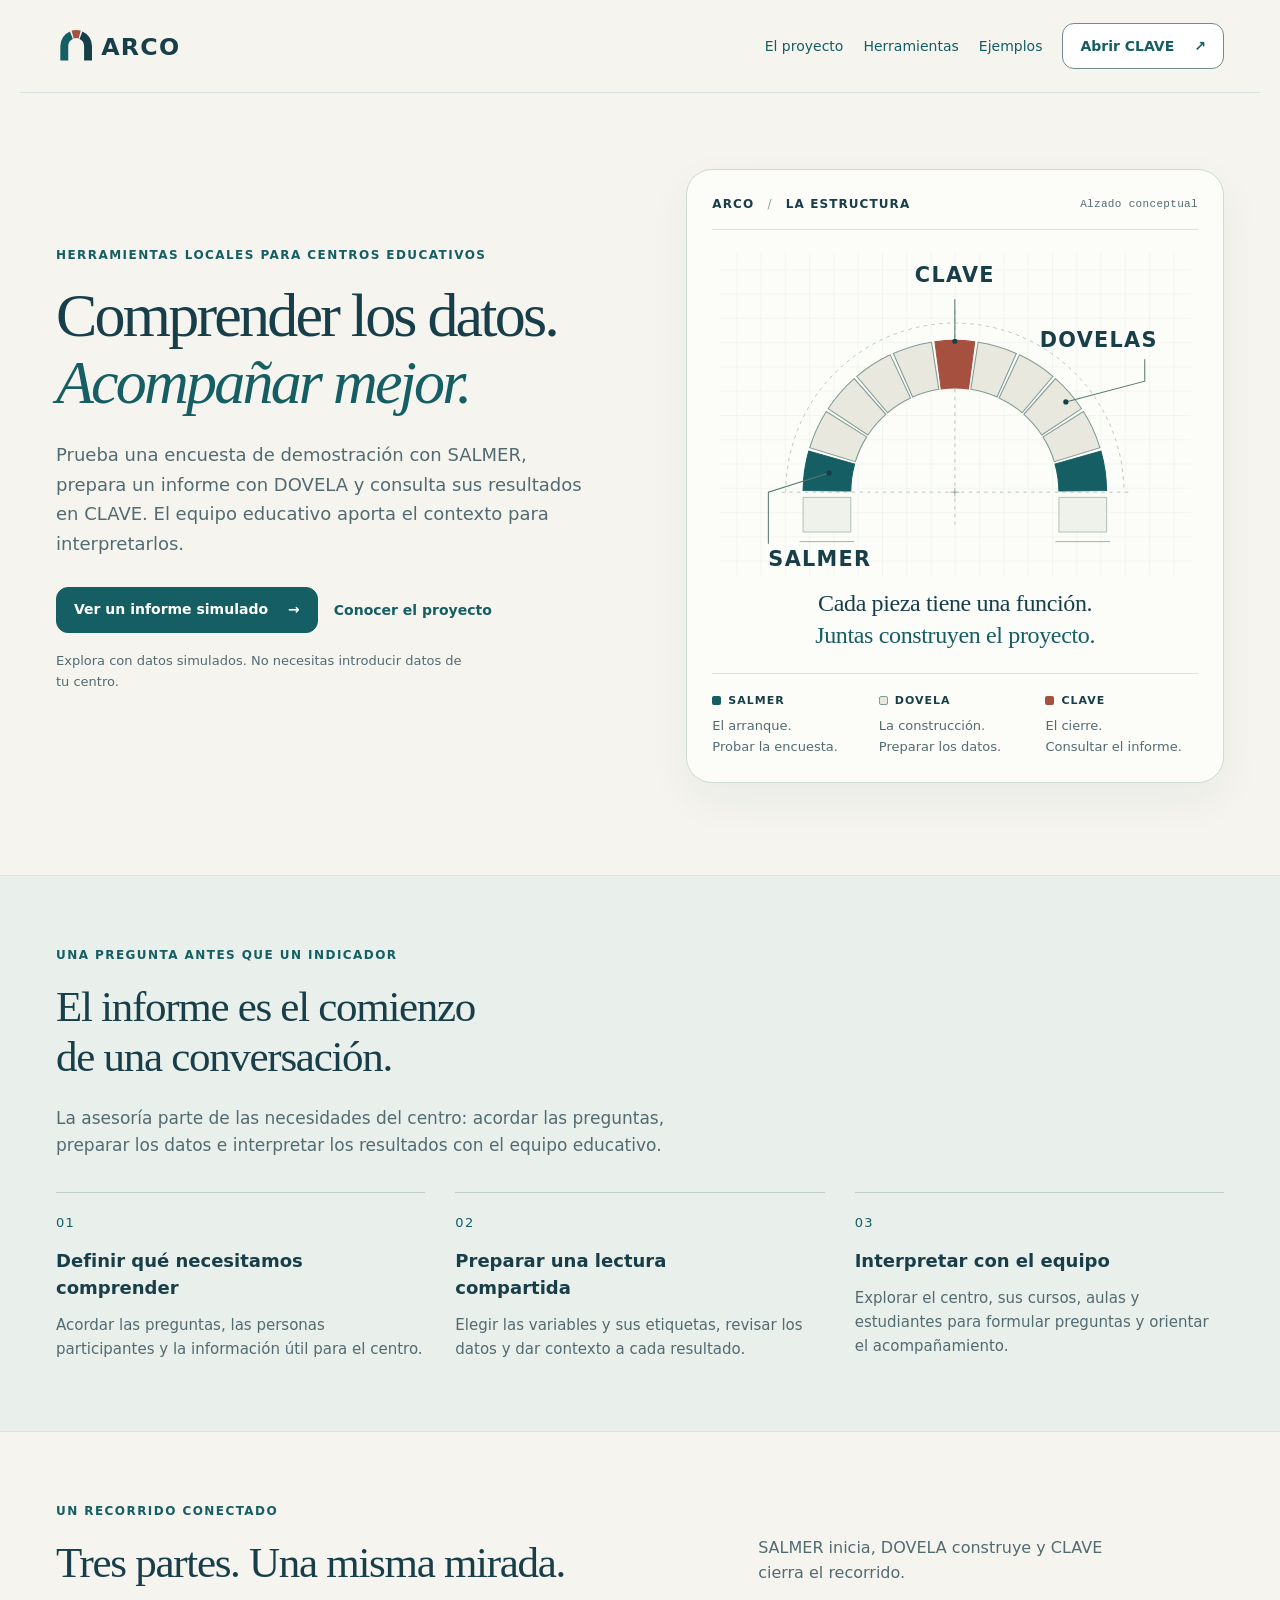
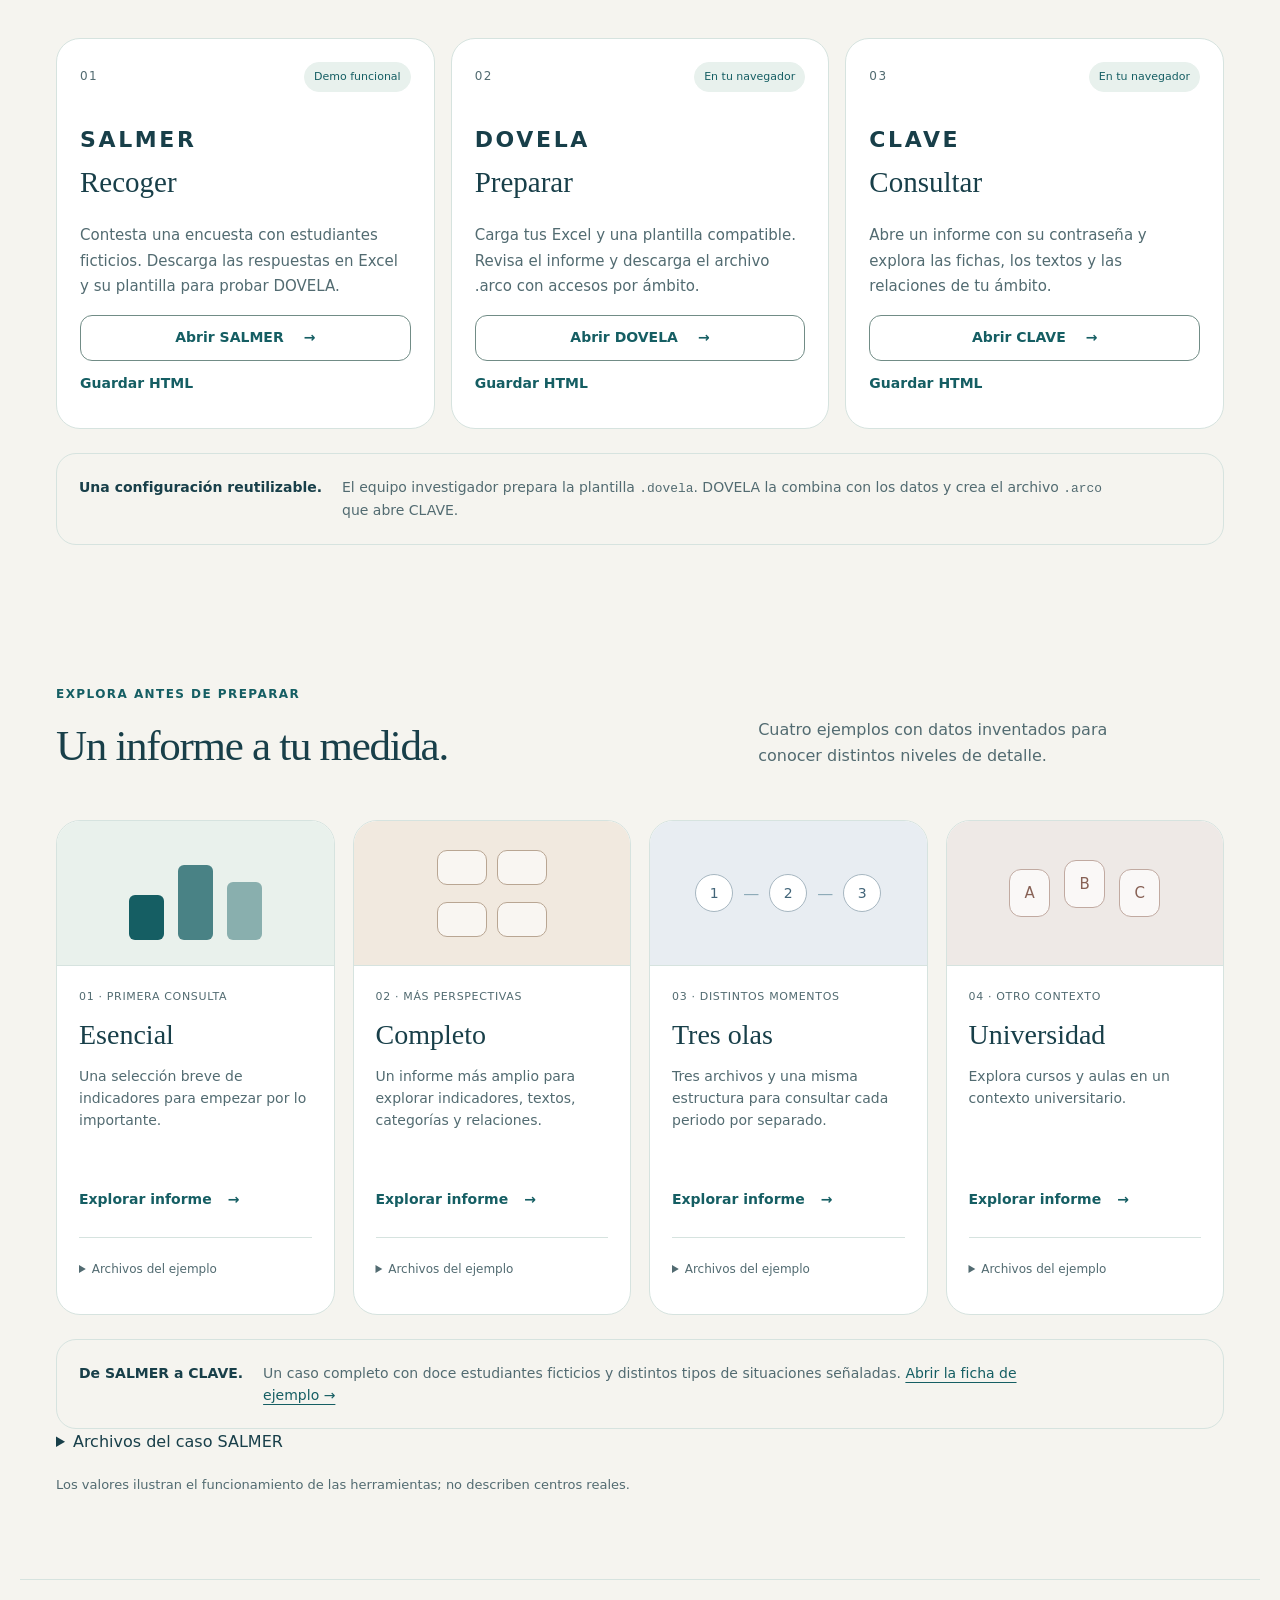
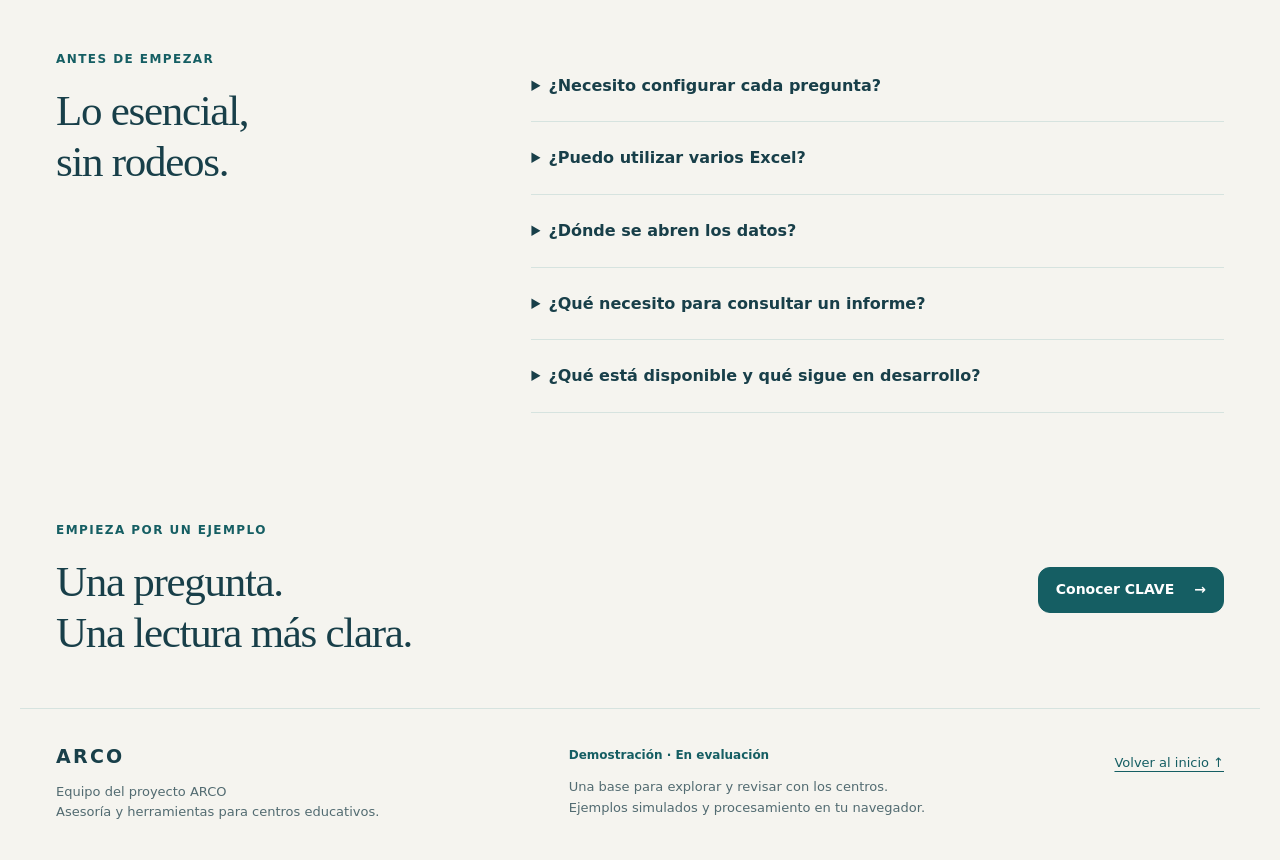
==== index.html @ 29680e7f "Publish ARCO demonstration with SALMER, DOVELA and CLAVE" ====
<!doctype html>
<html lang="es">
<head><meta http-equiv="Content-Security-Policy" content="default-src 'none'; style-src 'unsafe-inline'; img-src data:; base-uri 'none'; form-action 'none'">
  <meta charset="utf-8">
  <meta name="viewport" content="width=device-width,initial-scale=1">
  <meta name="color-scheme" content="light">
  <meta name="description" content="ARCO: herramientas locales para centros educativos. Prueba una encuesta de demostración, prepara informes con DOVELA y consúltalos en CLAVE.">
  <title>ARCO · Comprender los datos. Acompañar mejor.</title>
  <style>:root{--ink:#183f49;--muted:#526b71;--teal:#155e63;--paper:#f5f4ef;--white:#fff;--line:#d6e3df;--soft:#e8f1ed;--coral:#a65040;--display:Georgia,"Times New Roman",serif;font-family:system-ui,-apple-system,BlinkMacSystemFont,"Segoe UI",sans-serif;color:var(--ink);background:var(--paper);font-synthesis:none;line-height:1.6}
*{box-sizing:border-box}body{margin:0}html{scroll-behavior:smooth}a{color:var(--teal);text-underline-offset:4px}button,a,summary{touch-action:manipulation}a:focus-visible,summary:focus-visible{outline:3px solid #885d17;outline-offset:5px}svg{max-width:100%}.wrap{max-width:1240px;margin-inline:auto;padding-inline:22px}.skip{position:absolute;top:-100px;left:16px;background:white;padding:12px;z-index:5}.skip:focus{top:12px}.site-header{display:flex;align-items:center;gap:20px;padding-block:22px;flex-wrap:wrap;border-bottom:1px solid var(--line)}.logo{display:flex;align-items:center;min-height:44px}.logo svg{width:132px;height:40px}.site-header nav{display:flex;gap:20px;order:3;flex-basis:100%;flex-wrap:wrap}.site-header nav a{font-size:14px;text-decoration:none;min-height:44px;display:inline-flex;align-items:center}.header-action{margin-left:auto}.button{display:inline-flex;min-height:46px;align-items:center;justify-content:center;gap:20px;border:1px solid #718c86;border-radius:12px;padding:11px 17px;font-size:14px;font-weight:650;text-decoration:none;background:white;color:var(--teal);line-height:1.5}.button:hover{background:var(--soft)}.button.primary{background:var(--teal);border-color:var(--teal);color:white}.button.primary:hover{background:#10494d}.eyebrow{font-size:12px;line-height:1.5;font-weight:700;letter-spacing:.12em;text-transform:uppercase;color:var(--teal);margin:0 0 18px}.hero{padding-block:46px 54px;display:grid;gap:38px}.hero-copy,.hero-visual{min-width:0}h1,h2,h3,p{margin-top:0}h1{font:400 clamp(39px,10vw,66px)/1.08 var(--display);letter-spacing:-.045em;margin-bottom:24px}h1 em{font-weight:400;color:var(--teal)}.lead{font-size:18px;color:var(--muted);line-height:1.65;max-width:530px}.actions{display:flex;gap:16px;align-items:center;flex-wrap:wrap;margin-top:28px}.text-link{display:inline-flex;gap:16px;align-items:center;min-height:44px;font-size:14px;font-weight:650;text-decoration:none}.text-link:hover{text-decoration:underline}.micro{font-size:13px;color:var(--muted);margin-top:18px;max-width:420px}.hero-visual{padding:18px;background:#fff;border:1px solid var(--line);border-radius:26px;box-shadow:0 22px 60px rgb(24 63 73 / 8%);position:relative}.visual-top{display:flex;justify-content:space-between;gap:10px;align-items:center;flex-wrap:wrap;padding-bottom:20px;border-bottom:1px solid var(--line)}.tiny-logo{font-size:12px;font-weight:750;letter-spacing:.09em}.tiny-logo b{margin-inline:8px;font-weight:400;color:#88a39e}.demo-tag{font-size:11px;font-weight:600;padding:5px 9px;background:var(--soft);border-radius:20px}.visual-title{padding-top:22px}.visual-title .eyebrow{font-size:10px;margin:0 0 4px}.visual-title h2{font:400 27px/1.2 var(--display);margin-bottom:8px}.visual-title p{font-size:12px;color:var(--muted)}.sample-grid{display:grid;grid-template-columns:1fr;gap:14px}.sample-card{border:1px solid var(--line);border-radius:20px;padding:19px;background:#f9fbf8}.sample-icon{display:inline-flex;align-items:center;justify-content:center;width:34px;height:34px;background:#e4eeea;color:var(--teal);border-radius:10px;font-size:20px;margin-bottom:14px}.sample-card h3{font-size:14px;margin-bottom:14px}.sample-number{font-size:40px;font-weight:550;letter-spacing:-.05em;line-height:1.15}.sample-number small{font-size:16px;font-weight:400;color:var(--muted);letter-spacing:0}.sample-card p{font-size:11px;color:var(--muted);margin:9px 0 13px}.sample-track{height:8px;border-radius:6px;background:#dfe9e3}.sample-track span{height:100%;width:72%;display:block;background:#4c8781;border-radius:6px}.scale-labels{display:flex;justify-content:space-between;font-size:10px;color:var(--muted);margin-top:5px}.sample-network{height:118px;width:100%;display:block}.relationship-card{background:#f4f2ec}.sample-bottom{font-size:11px;display:flex;justify-content:space-between;gap:10px;margin-top:20px;color:var(--muted)}.sample-bottom b{padding-inline:5px;font-weight:400}.visual-caption{font-size:11px;color:var(--muted);margin:13px 0 0;line-height:1.5}.section{padding-block:54px}.project-section{padding-block:54px;background:#e9efea;border-block:1px solid #dae5dd}.section-intro h2,.section-heading h2,.faq-section h2,.closing h2{font:400 clamp(30px,6.5vw,43px)/1.18 var(--display);letter-spacing:-.03em;margin-bottom:22px}.section-intro>p:last-child{font-size:17px;color:var(--muted);max-width:680px}.three-grid{display:grid;gap:24px}.approach-grid{margin-top:32px}.approach-grid article{border-top:1px solid #bccfc5;padding-top:20px}.step-number{display:block;color:var(--teal);font-size:13px;letter-spacing:.1em;margin-bottom:14px}.approach-grid h3{font-size:18px;line-height:1.5;margin-bottom:12px;max-width:300px}.approach-grid p{font-size:15px;color:var(--muted);margin-bottom:0}.section-heading{display:grid;gap:0;margin-bottom:28px}.section-heading h2{margin-bottom:15px}.section-heading>p{color:var(--muted);font-size:16px;max-width:390px}.tool-grid{gap:16px}.tool-card{padding:26px;border:1px solid var(--line);background:white;border-radius:24px;display:flex;flex-direction:column}.tool-card.upcoming{background:#f0f0ea}.tool-top{display:flex;align-items:center;justify-content:space-between;gap:12px;margin-bottom:30px}.tool-symbol{font-size:12px;color:var(--muted);letter-spacing:.12em}.status{font-size:11px;border:1px solid #c7d4cd;border-radius:20px;padding:5px 9px;color:var(--muted)}.status.available{background:var(--soft);border-color:var(--soft);color:var(--teal)}.tool-card h3{font-size:22px;letter-spacing:.12em;margin-bottom:2px}.tool-purpose{font-family:var(--display);font-size:29px;margin-bottom:18px}.tool-card>p:not(.tool-purpose){font-size:15px;color:var(--muted);line-height:1.7}.tool-card .button{margin-top:auto}.tool-foot{padding-top:18px;border-top:1px solid var(--line);margin-top:auto;margin-bottom:0}.workflow-note{margin-top:24px;padding:22px;border:1px solid var(--line);border-radius:20px;display:flex;flex-wrap:wrap;gap:6px 20px;font-size:14px}.workflow-note span{max-width:790px;color:var(--muted)}code{font-family:ui-monospace,SFMono-Regular,Consolas,monospace;font-size:.92em}.example-grid{display:grid;grid-template-columns:1fr;gap:18px}.example-card{border:1px solid var(--line);border-radius:24px;overflow:hidden;background:white;min-width:0}.example-art{height:145px;background:#e9f1ec;display:flex;align-items:center;justify-content:center;gap:14px;padding:25px;border-bottom:1px solid var(--line)}.example-body{padding:24px}.example-label{display:block;font-size:11px;letter-spacing:.06em;color:var(--muted);text-transform:uppercase;margin-bottom:12px}.example-body h3{font:400 28px/1.2 var(--display);margin-bottom:13px}.example-body p{font-size:14px;color:var(--muted);min-height:66px}.example-body details{margin-top:15px;padding-top:10px;border-top:1px solid var(--line)}.example-body summary{font-size:12px;color:var(--muted);min-height:44px;align-content:center;cursor:pointer}.example-body details a{display:block;padding:8px 0;font-size:13px;min-height:44px}.essential{align-items:flex-end}.mini-bar{display:block;border-radius:6px;background:#155e63;width:35px;height:45px}.mini-bar:nth-child(2){height:75px;opacity:.75}.mini-bar:nth-child(3){height:58px;opacity:.45}.complete{display:grid;grid-template-columns:50px 50px;gap:10px;background:#f1e9df}.complete i{height:35px;border:1px solid #b9a693;border-radius:10px;background:#fff9}.waves{background:#e8edf2;gap:10px}.waves span{border:1px solid #a7b7c1;background:white;border-radius:50%;width:38px;height:38px;text-align:center;align-content:center;color:#426579;font-size:14px}.waves b{font-weight:400;color:#8dabb8}.university{background:#eee9e6}.university span{width:41px;height:48px;border:1px solid #c1aaa1;background:#ffffffb3;display:flex;justify-content:center;align-items:center;border-radius:12px;color:#876155;font-size:15px}.university span:nth-child(2){transform:translateY(-9px)}.examples-note{font-size:13px;color:var(--muted);margin-top:20px;max-width:820px}.faq-section{display:grid;gap:20px;border-top:1px solid var(--line)}.faq details{border-bottom:1px solid var(--line);padding-block:6px}.faq summary{font-size:16px;font-weight:600;padding-block:17px;cursor:pointer;min-height:52px}.faq details p{font-size:15px;color:var(--muted);margin:0 0 18px;max-width:720px}.closing{padding-block:38px 50px;display:flex;align-items:center;justify-content:space-between;flex-wrap:wrap;gap:22px}.closing h2{margin-bottom:0}.site-footer{padding-block:32px 38px;border-top:1px solid var(--line);display:flex;gap:28px;flex-wrap:wrap;align-items:flex-start}.site-footer strong{font-size:19px;letter-spacing:.12em}.site-footer p{font-size:13px;color:var(--muted);margin-top:10px;margin-bottom:0}.edition{font-size:12px;font-weight:650;color:var(--teal)}.site-footer>a{font-size:13px;min-height:44px;display:inline-flex;align-items:center}
@media(min-width:430px){.sample-grid{grid-template-columns:1fr 1fr}.sample-card{padding:16px}.sample-card h3{font-size:13px}.hero-visual{padding:21px}}
@media(min-width:700px){.wrap{padding-inline:36px}.site-header nav{order:0;flex-basis:auto;margin-left:auto}.header-action{margin-left:0}.hero{gap:42px;padding-block:65px 76px}.three-grid{grid-template-columns:repeat(3,minmax(0,1fr))}.example-grid{grid-template-columns:repeat(2,minmax(0,1fr))}.project-section,.section{padding-block:70px}.approach-grid{gap:30px}.tool-card{padding:23px}.tool-top{flex-wrap:wrap}.section-heading{grid-template-columns:1.4fr 1fr;gap:50px;align-items:end}.section-heading>p{margin-bottom:18px}.faq-section{grid-template-columns:.85fr 1.4fr;gap:55px}.site-footer>div:nth-child(2){margin-left:auto}.site-footer>a{margin-left:auto}}
@media(min-width:1000px){.hero{grid-template-columns:1.07fr 1fr;align-items:center;gap:55px;padding-block:76px 92px}.hero-visual{transform:rotate(1deg);padding:25px}.hero-copy h1{font-size:62px}.sample-grid{gap:14px}.sample-card{padding:18px}.section-intro{max-width:780px}.example-grid{grid-template-columns:repeat(4,minmax(0,1fr))}.example-body{padding:22px}.example-body p{min-height:99px}.tool-top{flex-wrap:nowrap}.site-header{padding-block:23px}.section-heading{margin-bottom:34px}}
@media(prefers-reduced-motion:reduce){html{scroll-behavior:auto}*{transition:none!important}}

/* Alzado conceptual: lectura arquitectónica de la familia ARCO. */
.architecture-visual{margin:0;padding:18px;background:#fcfcf8;transform:none;border-color:#cddbd3;box-shadow:0 16px 45px rgb(24 63 73 / 5%)}.architecture-visual .visual-top{padding-bottom:15px}.drawing-tag{font:11px/1.5 ui-monospace,SFMono-Regular,Consolas,monospace;color:var(--muted);letter-spacing:.03em}.architecture-svg{display:block;width:100%;height:auto;margin-top:15px;overflow:visible}.architecture-visual figcaption{font:400 22px/1.3 var(--display);letter-spacing:-.015em;text-align:center;margin:5px auto 22px;max-width:360px}.architecture-visual figcaption strong{font-weight:400;color:var(--teal)}.architecture-legend{display:grid;grid-template-columns:1fr;gap:14px;margin:0;padding-top:18px;border-top:1px solid var(--line)}.architecture-legend>div{display:grid;grid-template-columns:100px 1fr;gap:10px;align-items:baseline}.architecture-legend dt{font-size:11px;letter-spacing:.09em;font-weight:700;display:flex;gap:7px;align-items:center}.architecture-legend dd{font-size:13px;color:var(--muted);margin:0;line-height:1.55}.legend-dot{width:9px;height:9px;display:inline-block;border-radius:2px;flex-shrink:0}.salmer-dot{background:#155e63}.dovela-dot{background:#e9e8de;border:1px solid #829c94}.clave-dot{background:#a65040}
@media(min-width:430px){.architecture-visual{padding:22px}.architecture-legend{grid-template-columns:repeat(3,minmax(0,1fr));gap:14px}.architecture-legend>div{display:block}.architecture-legend dt{margin-bottom:7px}.architecture-legend dd{font-size:12px}}
@media(min-width:1000px){.architecture-visual{transform:none;padding:25px}.architecture-visual figcaption{font-size:24px}.architecture-legend dd{font-size:13px}}

/* Las herramientas mantienen anchura de lectura antes de pasar a tres columnas. */
.tool-card,.architecture-legend>div{min-width:0;overflow-wrap:anywhere}
.tool-top{flex-wrap:wrap}
.button,.text-link{max-width:100%;min-width:0;overflow-wrap:anywhere}
@media(min-width:700px) and (max-width:999px){.tool-grid{grid-template-columns:repeat(2,minmax(0,1fr))}}
@media(max-width:429px){.architecture-legend>div{grid-template-columns:minmax(0,1fr);gap:4px}}
</style>
</head>
<body>
  <a class="skip" href="#contenido">Ir al contenido</a>
  <header class="site-header wrap">
    <a class="logo" href="#inicio" aria-label="ARCO · Inicio"><svg xmlns="http://www.w3.org/2000/svg" viewBox="0 0 316 96" role="img" aria-labelledby="title desc">
  <title id="title">ARCO</title>
  <desc id="desc">Identidad de ARCO, asesoría y herramientas para centros educativos.</desc>
  <path fill="#155E63" d="M10 83V48a38 38 0 0 1 23-35l7 18a19 19 0 0 0-11 17v35z"/>
  <path fill="#A65040" d="M37 11a38 38 0 0 1 22 0l-5 19a19 19 0 0 0-12 0z"/>
  <path fill="#183F49" d="M63 13a38 38 0 0 1 23 35v35H67V48a19 19 0 0 0-11-17z"/>
  <text x="108" y="69" fill="#183F49" font-family="system-ui,-apple-system,'Segoe UI',sans-serif" font-size="57" font-weight="650" letter-spacing="3">ARCO</text>
</svg>
</a>
    <nav aria-label="Principal"><a href="#proyecto">El proyecto</a><a href="#herramientas">Herramientas</a><a href="#ejemplos">Ejemplos</a></nav>
    <a class="button header-action" href="CLAVE.html">Abrir CLAVE <span aria-hidden="true">↗</span></a>
  </header>
  <main id="contenido">
    <section class="hero wrap" id="inicio" aria-labelledby="hero-title">
      <div class="hero-copy">
        <p class="eyebrow">Herramientas locales para centros educativos</p>
        <h1 id="hero-title">Comprender los datos.<br><em>Acompañar mejor.</em></h1>
        <p class="lead">Prueba una encuesta de demostración con SALMER, prepara un informe con DOVELA y consulta sus resultados en CLAVE. El equipo educativo aporta el contexto para interpretarlos.</p>
        <div class="actions"><a class="button primary" href="CLAVE.html#ejemplo-esencial">Ver un informe simulado <span aria-hidden="true">→</span></a><a class="text-link" href="#proyecto">Conocer el proyecto</a></div>
        <p class="micro">Explora con datos simulados. No necesitas introducir datos de tu centro.</p>
      </div>
      <figure class="hero-visual architecture-visual" aria-labelledby="architecture-caption">
        <div class="visual-top"><span class="tiny-logo">ARCO <b>/</b> LA ESTRUCTURA</span><span class="drawing-tag">Alzado conceptual</span></div>
        <svg xmlns="http://www.w3.org/2000/svg" class="architecture-svg" viewBox="0 0 560 390" role="img" aria-labelledby="arch-title arch-desc">
          <title id="arch-title">Las piezas de un arco</title>
          <desc id="arch-desc">El salmer es la pieza de arranque, en la base del arco. Las dovelas intermedias lo construyen. La clave es la pieza central superior que lo cierra. El dibujo relaciona estos elementos con las tres herramientas de ARCO.</desc>
          <defs><pattern id="arch-grid" width="28" height="28" patternUnits="userSpaceOnUse"><path d="M28 0H0V28" fill="none" stroke="#D6E3DF" stroke-width=".6"/></pattern></defs>
          <rect x="8" y="8" width="544" height="374" rx="10" fill="url(#arch-grid)"/>
          <g fill="none" stroke="#AFC1B8" stroke-width="1" stroke-dasharray="4 5"><path d="M280 76V322M80 285H480"/><path d="M85 285a195 195 0 0 1 390 0"/></g>
          <g fill="#EFF2EB" stroke="#A8BBB1" stroke-width="1"><path d="M105 291h55v40h-55zM400 291h55v40h-55z"/></g>
          <path fill="#155E63" stroke="#155E63" stroke-width="1.2" d="M105.01 283.01 A175 175 0 0 1 111.54 237.60 L164.48 252.50 A120 120 0 0 0 160.01 283.64 Z"/>
          <path fill="#E9E8DE" stroke="#829C94" stroke-width="1.2" d="M112.66 233.80 A175 175 0 0 1 131.72 192.06 L178.32 221.27 A120 120 0 0 0 165.25 249.89 Z"/>
          <path fill="#E9E8DE" stroke="#829C94" stroke-width="1.2" d="M133.86 188.72 A175 175 0 0 1 163.91 154.05 L200.39 195.21 A120 120 0 0 0 179.79 218.98 Z"/>
          <path fill="#E9E8DE" stroke="#829C94" stroke-width="1.2" d="M166.91 151.45 A175 175 0 0 1 205.50 126.65 L228.92 176.42 A120 120 0 0 0 202.45 193.42 Z"/>
          <path fill="#E9E8DE" stroke="#829C94" stroke-width="1.2" d="M209.11 125.00 A175 175 0 0 1 253.13 112.07 L261.58 166.42 A120 120 0 0 0 231.39 175.29 Z"/>
          <path fill="#A65040" stroke="#A65040" stroke-width="1.2" d="M257.06 111.51 A175 175 0 0 1 302.94 111.51 L295.73 166.04 A120 120 0 0 0 264.27 166.04 Z"/>
          <path fill="#E9E8DE" stroke="#829C94" stroke-width="1.2" d="M306.87 112.07 A175 175 0 0 1 350.89 125.00 L328.61 175.29 A120 120 0 0 0 298.42 166.42 Z"/>
          <path fill="#E9E8DE" stroke="#829C94" stroke-width="1.2" d="M354.50 126.65 A175 175 0 0 1 393.09 151.45 L357.55 193.42 A120 120 0 0 0 331.08 176.42 Z"/>
          <path fill="#E9E8DE" stroke="#829C94" stroke-width="1.2" d="M396.09 154.05 A175 175 0 0 1 426.14 188.72 L380.21 218.98 A120 120 0 0 0 359.61 195.21 Z"/>
          <path fill="#E9E8DE" stroke="#829C94" stroke-width="1.2" d="M428.28 192.06 A175 175 0 0 1 447.34 233.80 L394.75 249.89 A120 120 0 0 0 381.68 221.27 Z"/>
          <path fill="#155E63" stroke="#155E63" stroke-width="1.2" d="M448.46 237.60 A175 175 0 0 1 454.99 283.01 L399.99 283.64 A120 120 0 0 0 395.52 252.50 Z"/>
          <g fill="none" stroke="#557970" stroke-width="1.2" stroke-linecap="round"><path d="M280 111V63"/><path d="M135 263 65 285V344"/><path d="m408 181 91-24v-25"/></g>
          <g fill="#183F49"><circle cx="280" cy="111" r="3"/><circle cx="135" cy="263" r="3"/><circle cx="408" cy="181" r="3"/></g>
          <g font-family="system-ui,-apple-system,'Segoe UI',sans-serif" font-size="24" font-weight="650" letter-spacing="1.5" fill="#183F49"><text x="280" y="43" text-anchor="middle">CLAVE</text><text x="65" y="370" text-anchor="start">SALMER</text><text x="514" y="118" text-anchor="end">DOVELAS</text></g>
          <g fill="none" stroke="#91AAA0" stroke-width="1"><path d="M101 342h63M396 342h63M275 285h10M280 280v10"/></g>
        </svg>
        <figcaption id="architecture-caption">Cada pieza tiene una función.<br><strong>Juntas construyen el proyecto.</strong></figcaption>
        <dl class="architecture-legend">
          <div><dt><span class="legend-dot salmer-dot" aria-hidden="true"></span>SALMER</dt><dd>El arranque.<br>Probar la encuesta.</dd></div>
          <div><dt><span class="legend-dot dovela-dot" aria-hidden="true"></span>DOVELA</dt><dd>La construcción.<br>Preparar los datos.</dd></div>
          <div><dt><span class="legend-dot clave-dot" aria-hidden="true"></span>CLAVE</dt><dd>El cierre.<br>Consultar el informe.</dd></div>
        </dl>
      </figure>
    </section>

    <section class="project-section" id="proyecto" aria-labelledby="project-title"><div class="wrap">
      <div class="section-intro"><p class="eyebrow">Una pregunta antes que un indicador</p><h2 id="project-title">El informe es el comienzo<br>de una conversación.</h2><p>La asesoría parte de las necesidades del centro: acordar las preguntas, preparar los datos e interpretar los resultados con el equipo educativo.</p></div>
      <div class="three-grid approach-grid">
        <article><span class="step-number">01</span><h3>Definir qué necesitamos comprender</h3><p>Acordar las preguntas, las personas participantes y la información útil para el centro.</p></article>
        <article><span class="step-number">02</span><h3>Preparar una lectura compartida</h3><p>Elegir las variables y sus etiquetas, revisar los datos y dar contexto a cada resultado.</p></article>
        <article><span class="step-number">03</span><h3>Interpretar con el equipo</h3><p>Explorar el centro, sus cursos, aulas y estudiantes para formular preguntas y orientar el acompañamiento.</p></article>
      </div>
    </div></section>

    <section class="wrap section" id="herramientas" aria-labelledby="tools-title">
      <div class="section-heading"><div><p class="eyebrow">Un recorrido conectado</p><h2 id="tools-title">Tres partes. Una misma mirada.</h2></div><p>SALMER inicia, DOVELA construye y CLAVE cierra el recorrido.</p></div>
      <div class="three-grid tool-grid">
        <article class="tool-card"><div class="tool-top"><span class="tool-symbol" aria-hidden="true">01</span><span class="status available">Demo funcional</span></div><h3>SALMER</h3><p class="tool-purpose">Recoger</p><p>Contesta una encuesta con estudiantes ficticios. Descarga las respuestas en Excel y su plantilla para probar DOVELA.</p><a class="button" href="SALMER.html">Abrir SALMER <span aria-hidden="true">→</span></a><a class="text-link" href="SALMER.html" download>Guardar HTML</a></article>
        <article class="tool-card"><div class="tool-top"><span class="tool-symbol" aria-hidden="true">02</span><span class="status available">En tu navegador</span></div><h3>DOVELA</h3><p class="tool-purpose">Preparar</p><p>Carga tus Excel y una plantilla compatible. Revisa el informe y descarga el archivo .arco con accesos por ámbito.</p><a class="button" href="DOVELA.html">Abrir DOVELA <span aria-hidden="true">→</span></a><a class="text-link" href="DOVELA.html" download>Guardar HTML</a></article>
        <article class="tool-card"><div class="tool-top"><span class="tool-symbol" aria-hidden="true">03</span><span class="status available">En tu navegador</span></div><h3>CLAVE</h3><p class="tool-purpose">Consultar</p><p>Abre un informe con su contraseña y explora las fichas, los textos y las relaciones de tu ámbito.</p><a class="button" href="CLAVE.html">Abrir CLAVE <span aria-hidden="true">→</span></a><a class="text-link" href="CLAVE.html" download>Guardar HTML</a></article>
      </div>
      <div class="workflow-note"><strong>Una configuración reutilizable.</strong><span>El equipo investigador prepara la plantilla <code>.dovela</code>. DOVELA la combina con los datos y crea el archivo <code>.arco</code> que abre CLAVE.</span></div>
    </section>

    <section class="wrap section" id="ejemplos" aria-labelledby="examples-title">
      <div class="section-heading"><div><p class="eyebrow">Explora antes de preparar</p><h2 id="examples-title">Un informe a tu medida.</h2></div><p>Cuatro ejemplos con datos inventados para conocer distintos niveles de detalle.</p></div>
      <div class="example-grid">
        <article class="example-card"><div class="example-art essential" aria-hidden="true"><span class="mini-bar"></span><span class="mini-bar"></span><span class="mini-bar"></span></div><div class="example-body"><span class="example-label">01 · Primera consulta</span><h3>Esencial</h3><p>Una selección breve de indicadores para empezar por lo importante.</p><a class="text-link" href="CLAVE.html#ejemplo-esencial">Explorar informe <span aria-hidden="true">→</span></a><details><summary>Archivos del ejemplo</summary><a href="ejemplos/esencial/informe.dovela" download>Plantilla .dovela</a><a href="ejemplos/esencial/informe.arco" download>Informe .arco</a><a href="ejemplos/esencial/centro-6701.xlsx" download>Excel · centro-6701.xlsx</a><a href="ejemplos/esencial/centro-6702.xlsx" download>Excel · centro-6702.xlsx</a><p>Clave de ejemplo: <code>Rata87Mono</code></p></details></div></article>
        <article class="example-card"><div class="example-art complete" aria-hidden="true"><i></i><i></i><i></i><i></i></div><div class="example-body"><span class="example-label">02 · Más perspectivas</span><h3>Completo</h3><p>Un informe más amplio para explorar indicadores, textos, categorías y relaciones.</p><a class="text-link" href="CLAVE.html#ejemplo-completo">Explorar informe <span aria-hidden="true">→</span></a><details><summary>Archivos del ejemplo</summary><a href="ejemplos/completo/informe.dovela" download>Plantilla .dovela</a><a href="ejemplos/completo/informe.arco" download>Informe .arco</a><a href="ejemplos/completo/encuesta.xlsx" download>Excel · encuesta.xlsx</a><p>Clave de ejemplo: <code>Mono54Leon</code></p></details></div></article>
        <article class="example-card"><div class="example-art waves" aria-hidden="true"><span>1</span><b>—</b><span>2</span><b>—</b><span>3</span></div><div class="example-body"><span class="example-label">03 · Distintos momentos</span><h3>Tres olas</h3><p>Tres archivos y una misma estructura para consultar cada periodo por separado.</p><a class="text-link" href="CLAVE.html#ejemplo-tres-olas">Explorar informe <span aria-hidden="true">→</span></a><details><summary>Archivos del ejemplo</summary><a href="ejemplos/tres-olas/informe.dovela" download>Plantilla .dovela</a><a href="ejemplos/tres-olas/informe.arco" download>Informe .arco</a><a href="ejemplos/tres-olas/cierre.xlsx" download>Excel · cierre.xlsx</a><a href="ejemplos/tres-olas/inicio.xlsx" download>Excel · inicio.xlsx</a><a href="ejemplos/tres-olas/seguimiento.xlsx" download>Excel · seguimiento.xlsx</a><p>Clave de ejemplo: <code>Topo48Rana</code></p></details></div></article>
        <article class="example-card"><div class="example-art university" aria-hidden="true"><span>A</span><span>B</span><span>C</span></div><div class="example-body"><span class="example-label">04 · Otro contexto</span><h3>Universidad</h3><p>Explora cursos y aulas en un contexto universitario.</p><a class="text-link" href="CLAVE.html#ejemplo-universidad">Explorar informe <span aria-hidden="true">→</span></a><details><summary>Archivos del ejemplo</summary><a href="ejemplos/universidad/informe.dovela" download>Plantilla .dovela</a><a href="ejemplos/universidad/informe.arco" download>Informe .arco</a><a href="ejemplos/universidad/universidad.xlsx" download>Excel · universidad.xlsx</a><p>Clave de ejemplo: <code>Buho16Topo</code></p></details></div></article>
      </div>
      <div class="workflow-note"><strong>De SALMER a CLAVE.</strong><span>Un caso completo con doce estudiantes ficticios y distintos tipos de situaciones señaladas. <a href="CLAVE-SALMER.html">Abrir la ficha de ejemplo →</a></span></div>
<details><summary>Archivos del caso SALMER</summary><p><a href="ejemplos/salmer/SALMER-ejemplo-completo.xlsx" download>Excel de respuestas</a> · <a href="ejemplos/salmer/SALMER-ejemplo-completo.dovela" download>Plantilla .dovela</a> · <a href="ejemplos/salmer/SALMER-ejemplo-completo.arco" download>Informe .arco</a></p><p>Contraseña del ejemplo: <code>Rata39Gato</code></p></details><p class="examples-note">Los valores ilustran el funcionamiento de las herramientas; no describen centros reales.</p>
    </section>

    <section class="wrap section faq-section" aria-labelledby="faq-title"><div><p class="eyebrow">Antes de empezar</p><h2 id="faq-title">Lo esencial,<br>sin rodeos.</h2></div><div class="faq">
      <details><summary>¿Necesito configurar cada pregunta?</summary><p>No, si tienes una plantilla del equipo investigador compatible con tu Excel. Carga ambos en DOVELA y revisa el informe. La personalización permite adaptar etiquetas, variables y presentación.</p></details>
      <details><summary>¿Puedo utilizar varios Excel?</summary><p>DOVELA permite reunir hasta diez archivos de un mismo periodo o consultar hasta tres olas. Para relacionar a la misma persona entre periodos debe conservarse su identificador y mantenerse la correspondencia del centro. PBIS e ISAT utilizan plantillas distintas: prepara cada formato con la suya y no los mezcles en una misma importación.</p></details>
      <details><summary>¿Dónde se abren los datos?</summary><p>DOVELA y CLAVE procesan los archivos en el navegador del equipo, sin enviarlos a un servicio remoto. Las descargas permanecen donde las guardes.</p></details>
      <details><summary>¿Qué necesito para consultar un informe?</summary><p>El archivo <code>.arco</code>, su contraseña y CLAVE. La clave abre el ámbito preparado para su destinatario. La marca de agua muestra parte de su identificador; no verifica quién está usando el equipo.</p></details>
      <details><summary>¿Qué está disponible y qué sigue en desarrollo?</summary><p>Puedes probar las tres herramientas en esta web o guardar sus HTML para usarlos sin conexión. SALMER ofrece una encuesta de demostración, sin recogida real ni conexión a LimeSurvey. La coordinación de actuaciones y el seguimiento compartido de apoyos tampoco están implementados. Comprueba la compatibilidad en los equipos de destino.</p></details>
    </div></section>

    <section class="wrap closing" aria-labelledby="closing-title"><div><p class="eyebrow">Empieza por un ejemplo</p><h2 id="closing-title">Una pregunta.<br>Una lectura más clara.</h2></div><a class="button primary" href="CLAVE.html#ejemplo-esencial">Conocer CLAVE <span aria-hidden="true">→</span></a></section>
  </main>
  <footer class="site-footer wrap"><div><strong>ARCO</strong><p>Equipo del proyecto ARCO<br>Asesoría y herramientas para centros educativos.</p></div><div><span class="edition">Demostración · En evaluación</span><p>Una base para explorar y revisar con los centros.<br>Ejemplos simulados y procesamiento en tu navegador.</p></div><a href="#inicio">Volver al inicio ↑</a></footer>
</body></html>
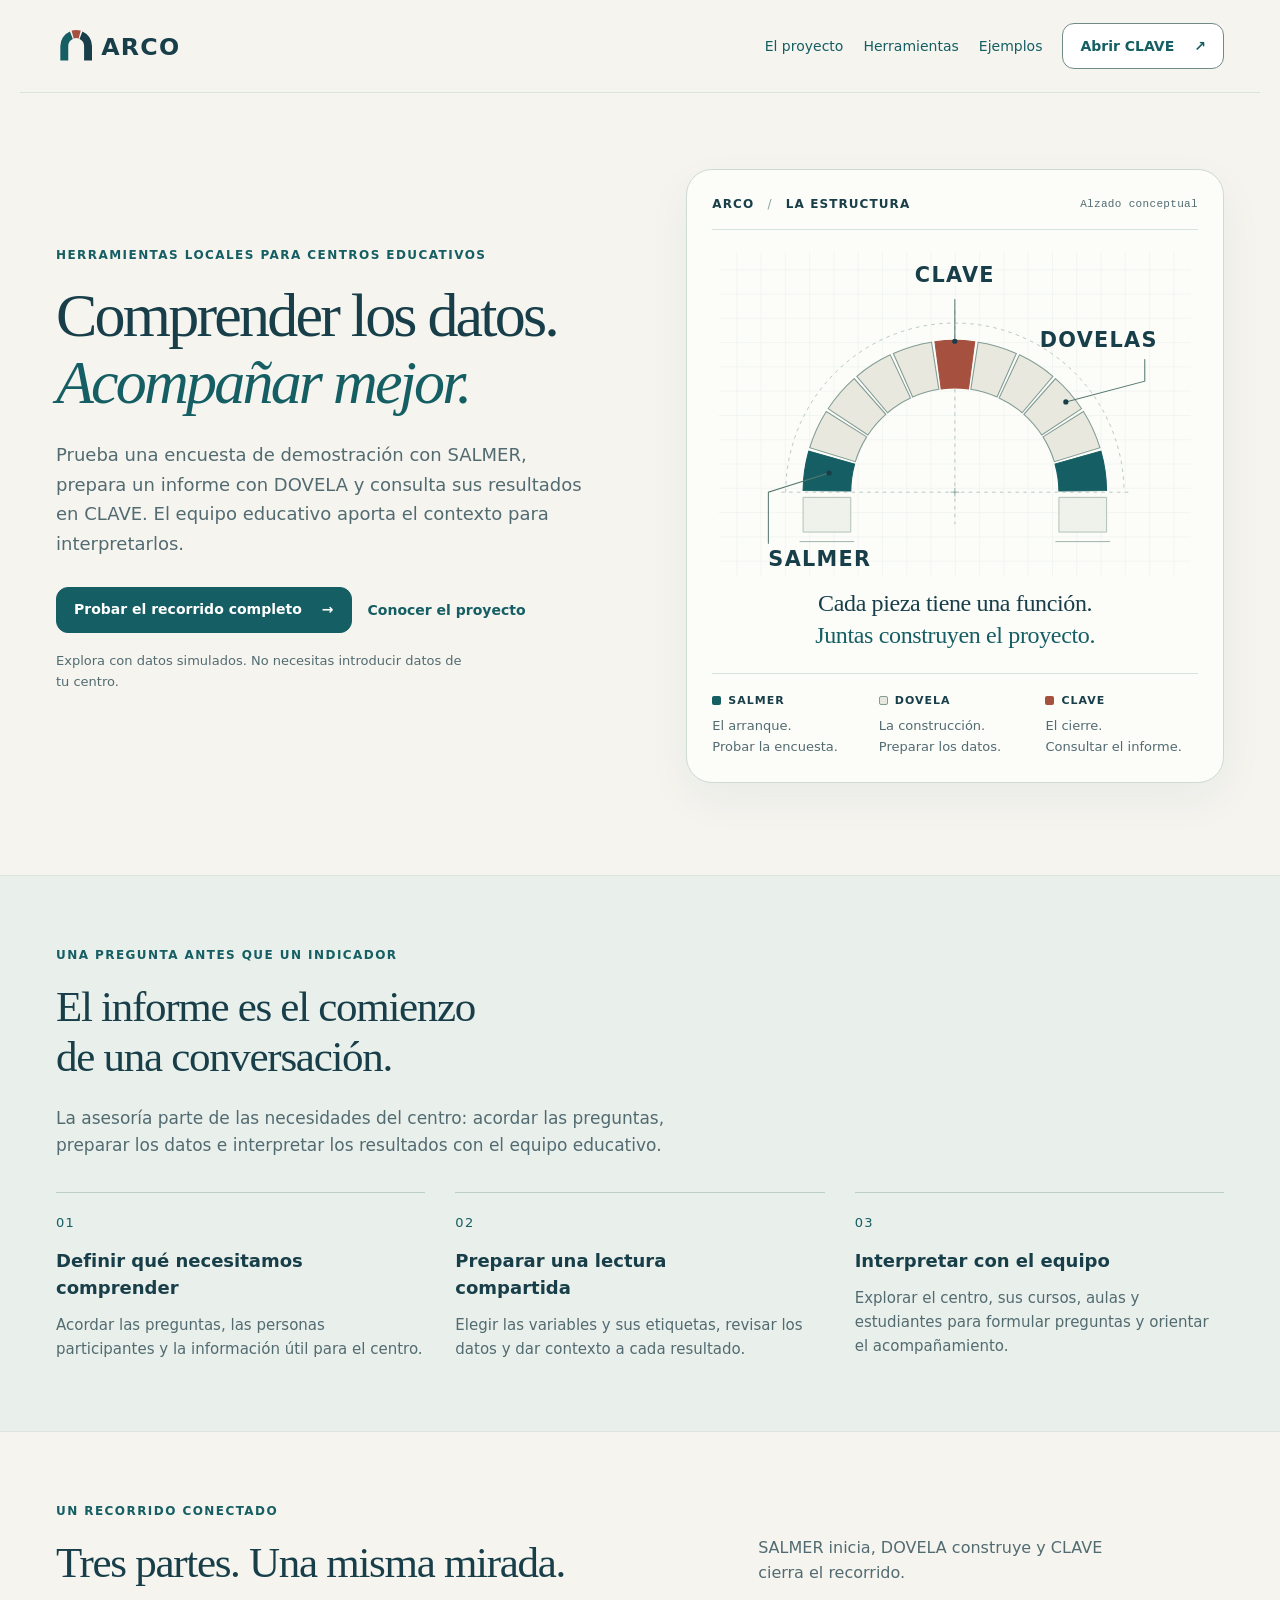
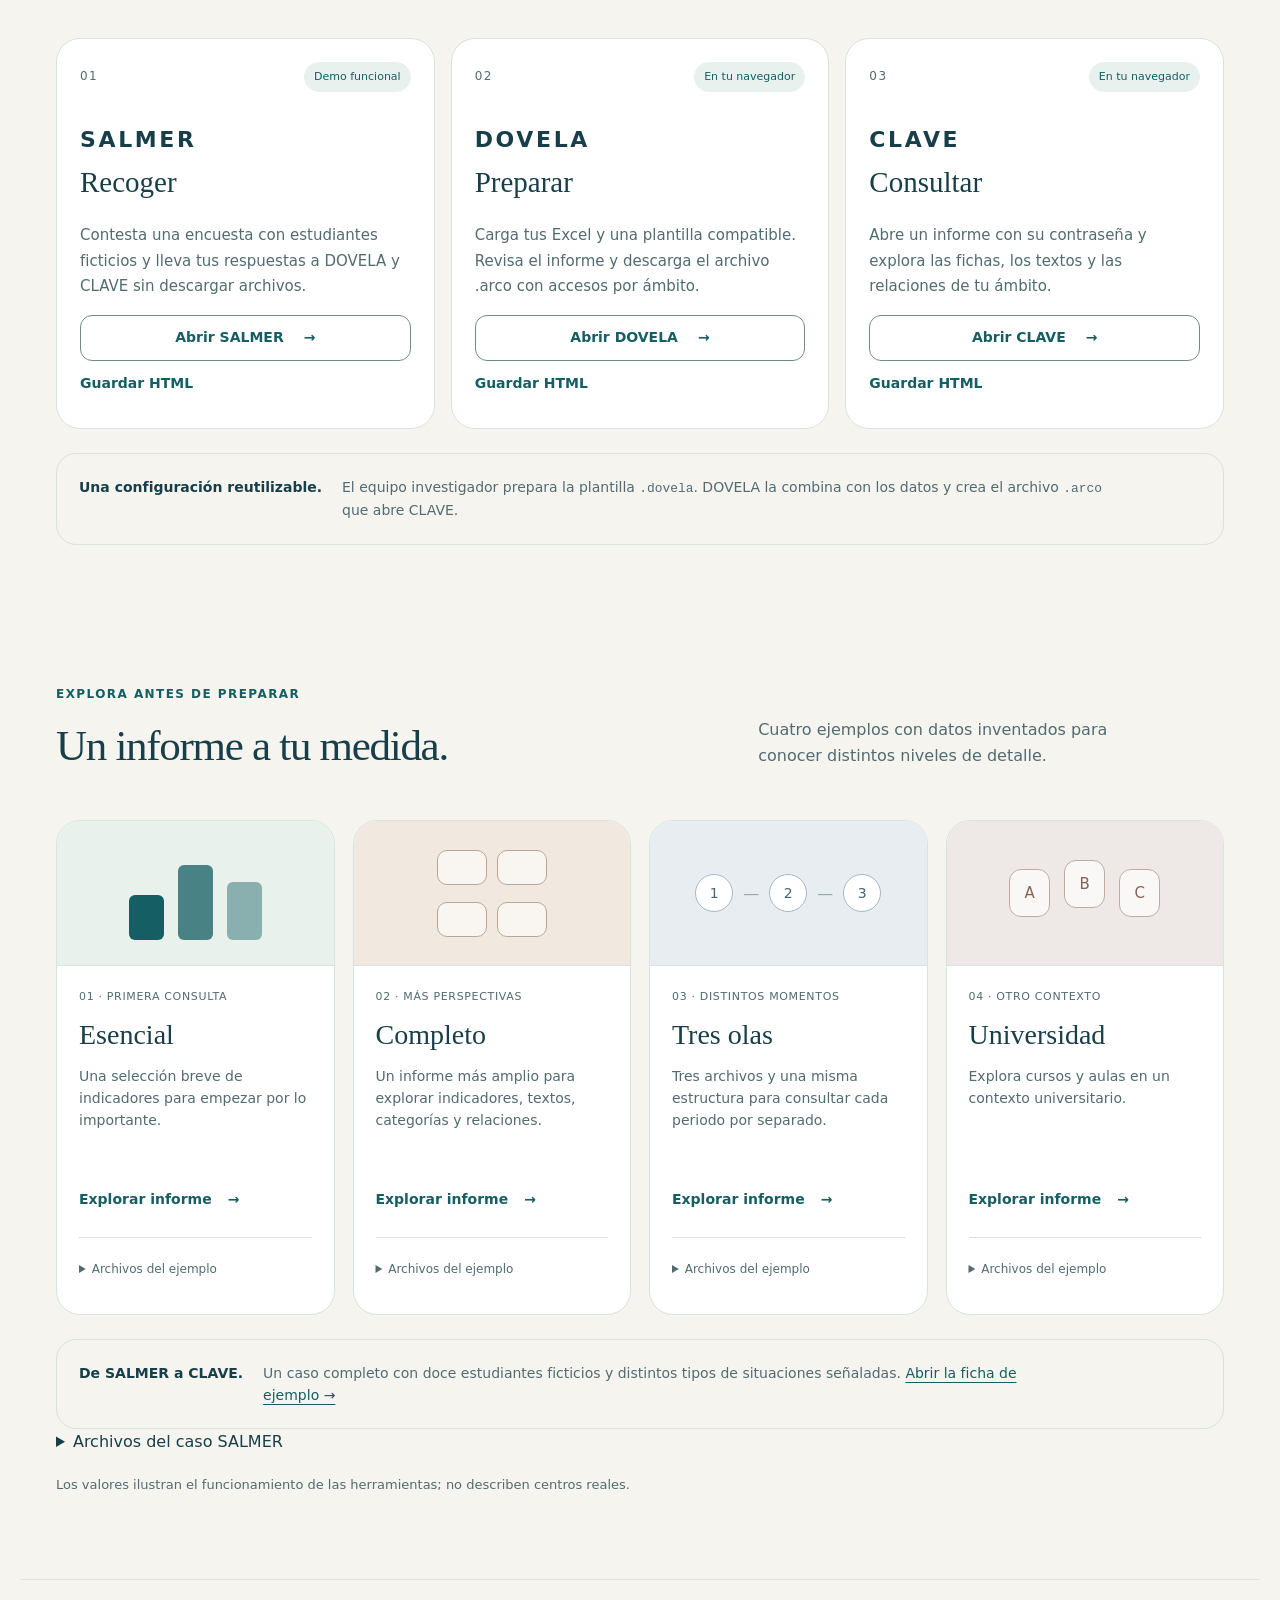
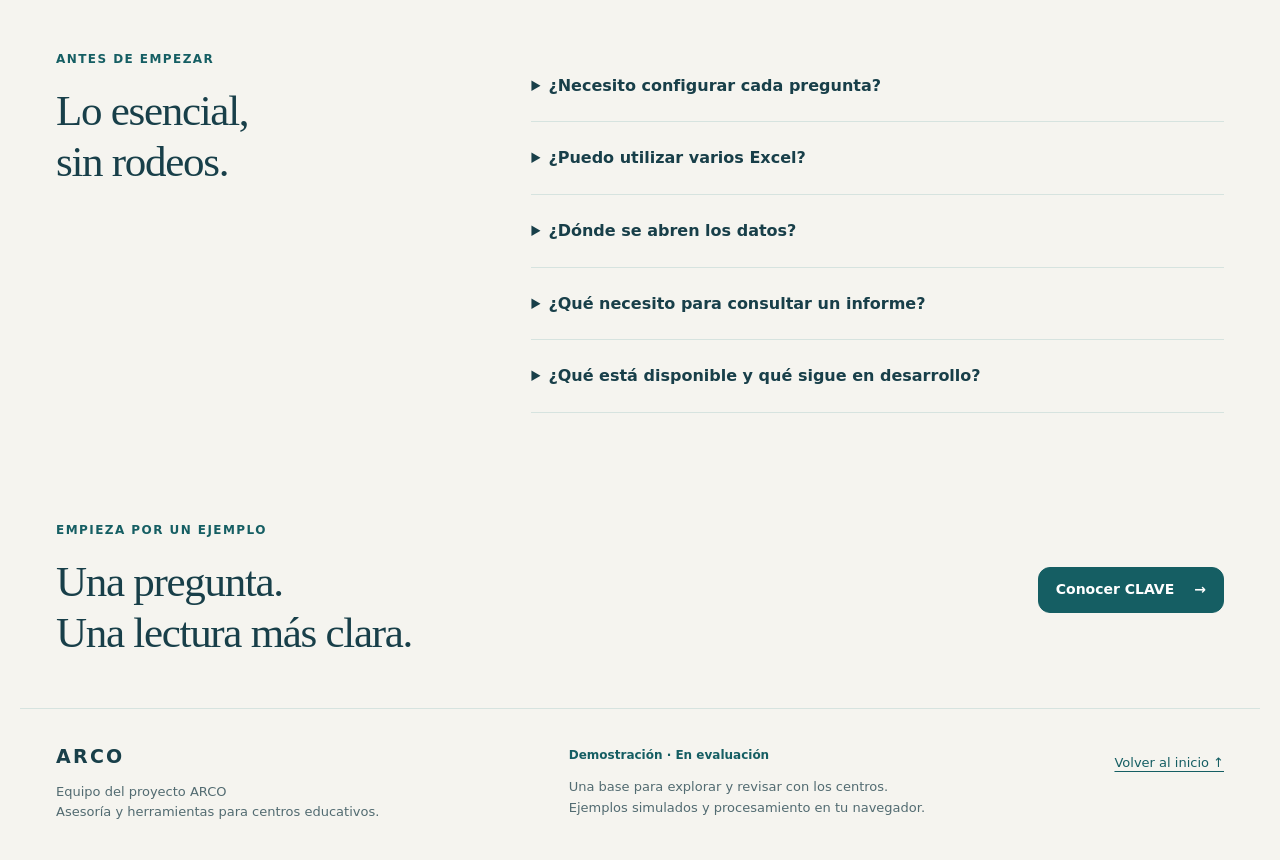
==== commit 1dbed653: "Add guided in-memory SALMER DOVELA CLAVE demo with two reports" ====
--- a/index.html
+++ b/index.html
@@ -47,7 +47,7 @@
         <p class="eyebrow">Herramientas locales para centros educativos</p>
         <h1 id="hero-title">Comprender los datos.<br><em>Acompañar mejor.</em></h1>
         <p class="lead">Prueba una encuesta de demostración con SALMER, prepara un informe con DOVELA y consulta sus resultados en CLAVE. El equipo educativo aporta el contexto para interpretarlos.</p>
-        <div class="actions"><a class="button primary" href="CLAVE.html#ejemplo-esencial">Ver un informe simulado <span aria-hidden="true">→</span></a><a class="text-link" href="#proyecto">Conocer el proyecto</a></div>
+        <div class="actions"><a class="button primary" href="DEMO.html">Probar el recorrido completo <span aria-hidden="true">→</span></a><a class="text-link" href="#proyecto">Conocer el proyecto</a></div>
         <p class="micro">Explora con datos simulados. No necesitas introducir datos de tu centro.</p>
       </div>
       <figure class="hero-visual architecture-visual" aria-labelledby="architecture-caption">
@@ -96,7 +96,7 @@
     <section class="wrap section" id="herramientas" aria-labelledby="tools-title">
       <div class="section-heading"><div><p class="eyebrow">Un recorrido conectado</p><h2 id="tools-title">Tres partes. Una misma mirada.</h2></div><p>SALMER inicia, DOVELA construye y CLAVE cierra el recorrido.</p></div>
       <div class="three-grid tool-grid">
-        <article class="tool-card"><div class="tool-top"><span class="tool-symbol" aria-hidden="true">01</span><span class="status available">Demo funcional</span></div><h3>SALMER</h3><p class="tool-purpose">Recoger</p><p>Contesta una encuesta con estudiantes ficticios. Descarga las respuestas en Excel y su plantilla para probar DOVELA.</p><a class="button" href="SALMER.html">Abrir SALMER <span aria-hidden="true">→</span></a><a class="text-link" href="SALMER.html" download>Guardar HTML</a></article>
+        <article class="tool-card"><div class="tool-top"><span class="tool-symbol" aria-hidden="true">01</span><span class="status available">Demo funcional</span></div><h3>SALMER</h3><p class="tool-purpose">Recoger</p><p>Contesta una encuesta con estudiantes ficticios y lleva tus respuestas a DOVELA y CLAVE sin descargar archivos.</p><a class="button" href="DEMO.html">Abrir SALMER <span aria-hidden="true">→</span></a><a class="text-link" href="SALMER.html" download>Guardar HTML</a></article>
         <article class="tool-card"><div class="tool-top"><span class="tool-symbol" aria-hidden="true">02</span><span class="status available">En tu navegador</span></div><h3>DOVELA</h3><p class="tool-purpose">Preparar</p><p>Carga tus Excel y una plantilla compatible. Revisa el informe y descarga el archivo .arco con accesos por ámbito.</p><a class="button" href="DOVELA.html">Abrir DOVELA <span aria-hidden="true">→</span></a><a class="text-link" href="DOVELA.html" download>Guardar HTML</a></article>
         <article class="tool-card"><div class="tool-top"><span class="tool-symbol" aria-hidden="true">03</span><span class="status available">En tu navegador</span></div><h3>CLAVE</h3><p class="tool-purpose">Consultar</p><p>Abre un informe con su contraseña y explora las fichas, los textos y las relaciones de tu ámbito.</p><a class="button" href="CLAVE.html">Abrir CLAVE <span aria-hidden="true">→</span></a><a class="text-link" href="CLAVE.html" download>Guardar HTML</a></article>
       </div>
@@ -111,7 +111,7 @@
         <article class="example-card"><div class="example-art waves" aria-hidden="true"><span>1</span><b>—</b><span>2</span><b>—</b><span>3</span></div><div class="example-body"><span class="example-label">03 · Distintos momentos</span><h3>Tres olas</h3><p>Tres archivos y una misma estructura para consultar cada periodo por separado.</p><a class="text-link" href="CLAVE.html#ejemplo-tres-olas">Explorar informe <span aria-hidden="true">→</span></a><details><summary>Archivos del ejemplo</summary><a href="ejemplos/tres-olas/informe.dovela" download>Plantilla .dovela</a><a href="ejemplos/tres-olas/informe.arco" download>Informe .arco</a><a href="ejemplos/tres-olas/cierre.xlsx" download>Excel · cierre.xlsx</a><a href="ejemplos/tres-olas/inicio.xlsx" download>Excel · inicio.xlsx</a><a href="ejemplos/tres-olas/seguimiento.xlsx" download>Excel · seguimiento.xlsx</a><p>Clave de ejemplo: <code>Topo48Rana</code></p></details></div></article>
         <article class="example-card"><div class="example-art university" aria-hidden="true"><span>A</span><span>B</span><span>C</span></div><div class="example-body"><span class="example-label">04 · Otro contexto</span><h3>Universidad</h3><p>Explora cursos y aulas en un contexto universitario.</p><a class="text-link" href="CLAVE.html#ejemplo-universidad">Explorar informe <span aria-hidden="true">→</span></a><details><summary>Archivos del ejemplo</summary><a href="ejemplos/universidad/informe.dovela" download>Plantilla .dovela</a><a href="ejemplos/universidad/informe.arco" download>Informe .arco</a><a href="ejemplos/universidad/universidad.xlsx" download>Excel · universidad.xlsx</a><p>Clave de ejemplo: <code>Buho16Topo</code></p></details></div></article>
       </div>
-      <div class="workflow-note"><strong>De SALMER a CLAVE.</strong><span>Un caso completo con doce estudiantes ficticios y distintos tipos de situaciones señaladas. <a href="CLAVE-SALMER.html">Abrir la ficha de ejemplo →</a></span></div>
+      <div class="workflow-note"><strong>De SALMER a CLAVE.</strong><span>Un caso completo con doce estudiantes ficticios y distintos tipos de situaciones señaladas. <a href="CLAVE-SALMER.html">Abrir la ficha de ejemplo →</a></span></div>
 <details><summary>Archivos del caso SALMER</summary><p><a href="ejemplos/salmer/SALMER-ejemplo-completo.xlsx" download>Excel de respuestas</a> · <a href="ejemplos/salmer/SALMER-ejemplo-completo.dovela" download>Plantilla .dovela</a> · <a href="ejemplos/salmer/SALMER-ejemplo-completo.arco" download>Informe .arco</a></p><p>Contraseña del ejemplo: <code>Rata39Gato</code></p></details><p class="examples-note">Los valores ilustran el funcionamiento de las herramientas; no describen centros reales.</p>
     </section>
 
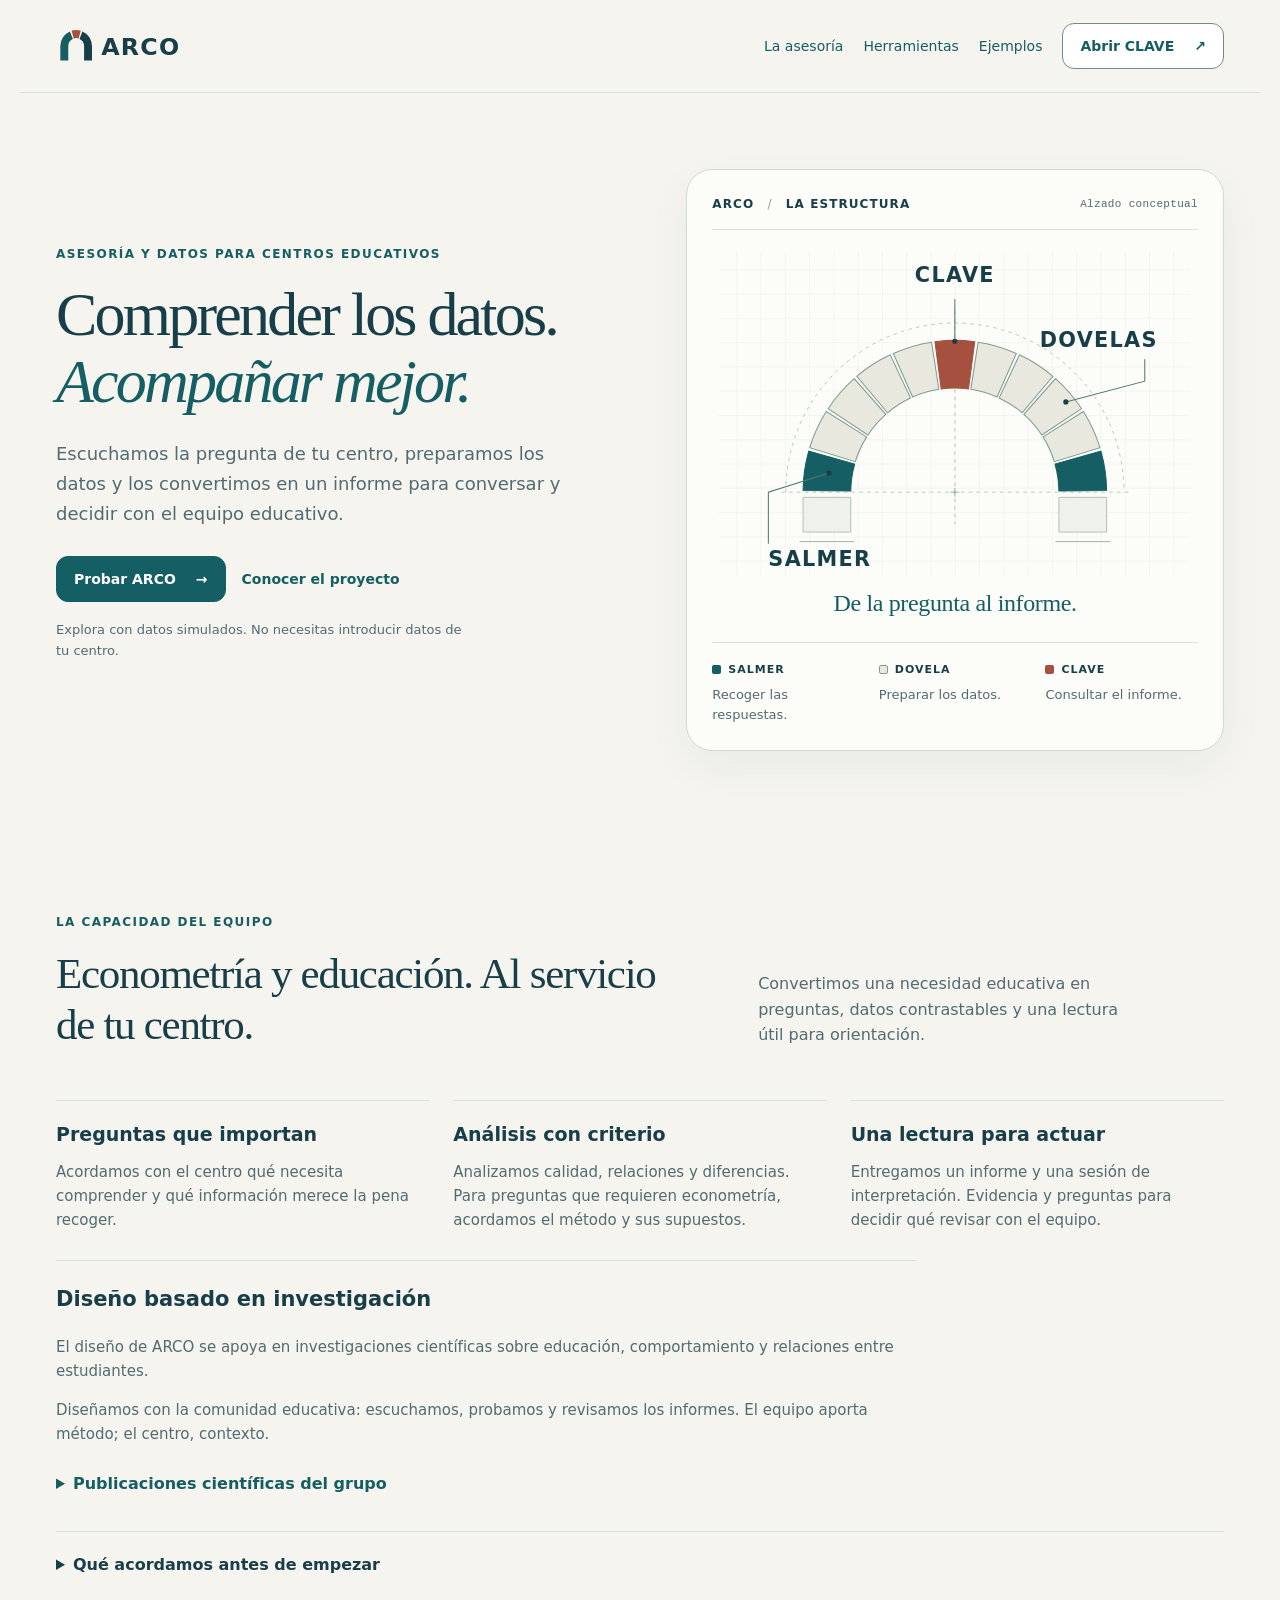
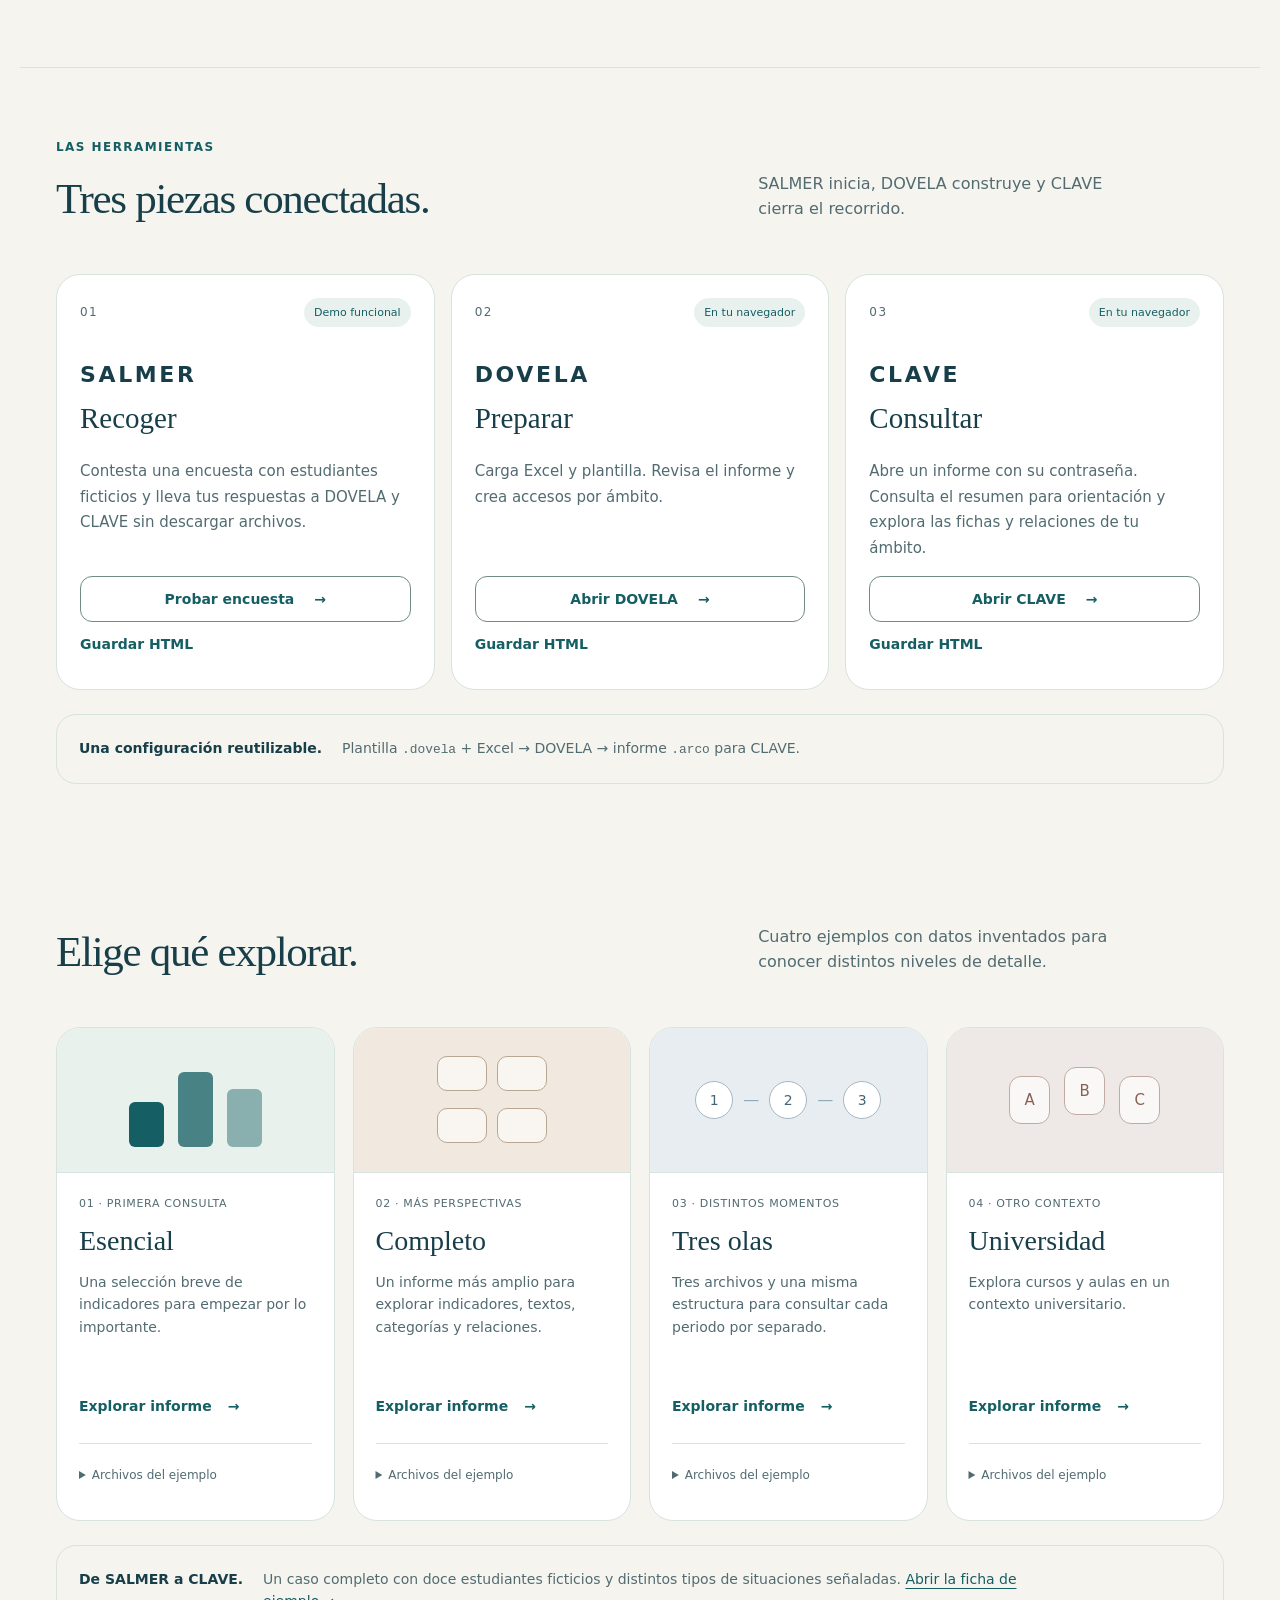
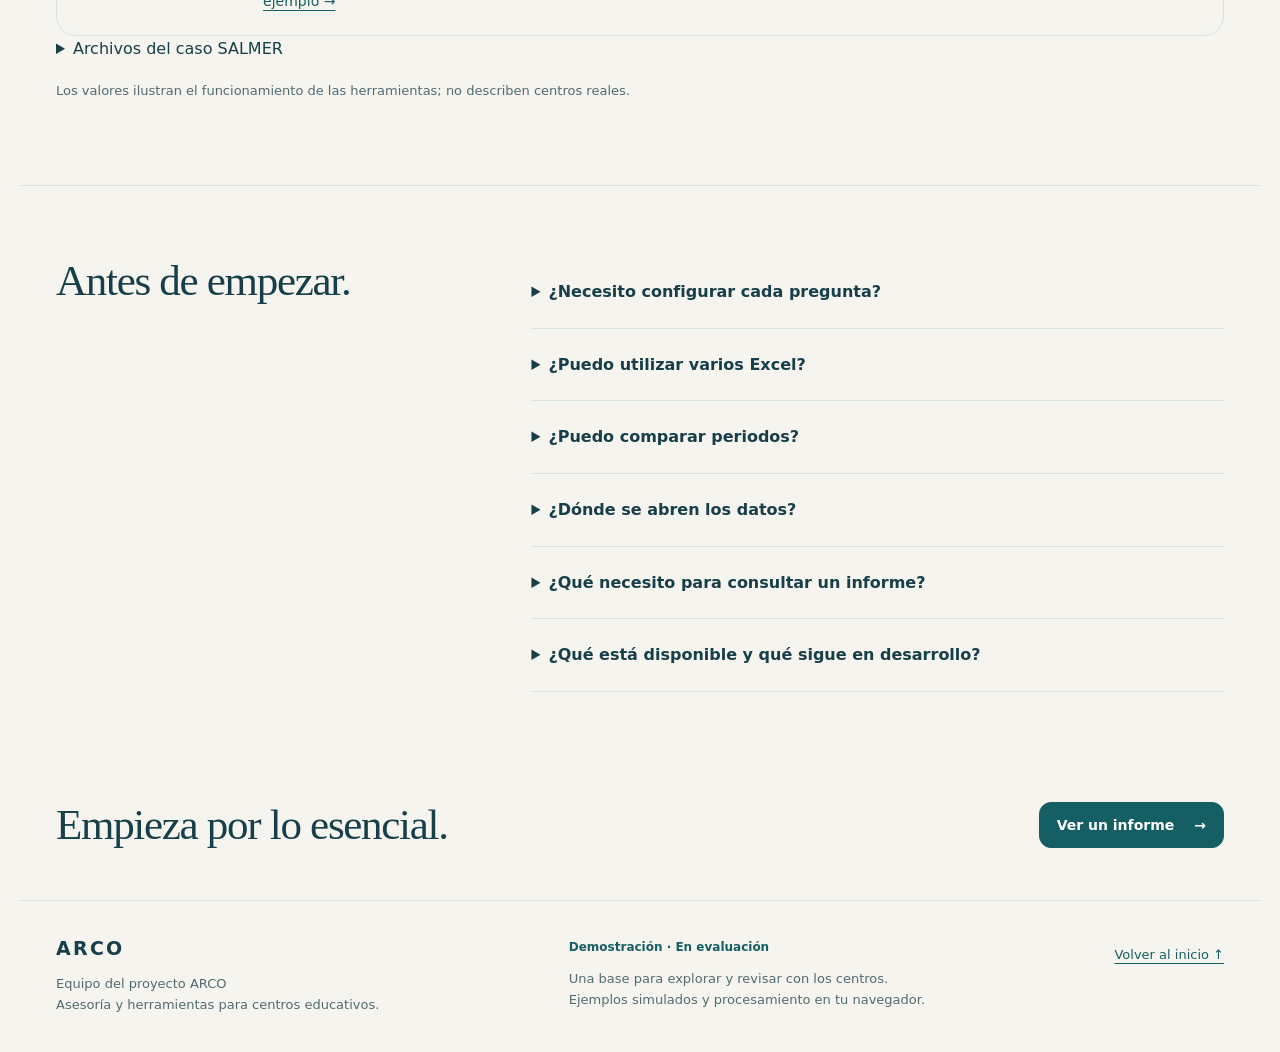
==== commit a0f06493: "Publish protected PDF exports and community network view" ====
--- a/index.html
+++ b/index.html
@@ -4,7 +4,8 @@
   <meta charset="utf-8">
   <meta name="viewport" content="width=device-width,initial-scale=1">
   <meta name="color-scheme" content="light">
-  <meta name="description" content="ARCO: herramientas locales para centros educativos. Prueba una encuesta de demostración, prepara informes con DOVELA y consúltalos en CLAVE.">
+  <meta name="referrer" content="no-referrer">
+  <meta name="description" content="ARCO: asesoría educativa y econometría para comprender los datos del centro. Explora informes y herramientas con datos simulados.">
   <title>ARCO · Comprender los datos. Acompañar mejor.</title>
   <style>:root{--ink:#183f49;--muted:#526b71;--teal:#155e63;--paper:#f5f4ef;--white:#fff;--line:#d6e3df;--soft:#e8f1ed;--coral:#a65040;--display:Georgia,"Times New Roman",serif;font-family:system-ui,-apple-system,BlinkMacSystemFont,"Segoe UI",sans-serif;color:var(--ink);background:var(--paper);font-synthesis:none;line-height:1.6}
 *{box-sizing:border-box}body{margin:0}html{scroll-behavior:smooth}a{color:var(--teal);text-underline-offset:4px}button,a,summary{touch-action:manipulation}a:focus-visible,summary:focus-visible{outline:3px solid #885d17;outline-offset:5px}svg{max-width:100%}.wrap{max-width:1240px;margin-inline:auto;padding-inline:22px}.skip{position:absolute;top:-100px;left:16px;background:white;padding:12px;z-index:5}.skip:focus{top:12px}.site-header{display:flex;align-items:center;gap:20px;padding-block:22px;flex-wrap:wrap;border-bottom:1px solid var(--line)}.logo{display:flex;align-items:center;min-height:44px}.logo svg{width:132px;height:40px}.site-header nav{display:flex;gap:20px;order:3;flex-basis:100%;flex-wrap:wrap}.site-header nav a{font-size:14px;text-decoration:none;min-height:44px;display:inline-flex;align-items:center}.header-action{margin-left:auto}.button{display:inline-flex;min-height:46px;align-items:center;justify-content:center;gap:20px;border:1px solid #718c86;border-radius:12px;padding:11px 17px;font-size:14px;font-weight:650;text-decoration:none;background:white;color:var(--teal);line-height:1.5}.button:hover{background:var(--soft)}.button.primary{background:var(--teal);border-color:var(--teal);color:white}.button.primary:hover{background:#10494d}.eyebrow{font-size:12px;line-height:1.5;font-weight:700;letter-spacing:.12em;text-transform:uppercase;color:var(--teal);margin:0 0 18px}.hero{padding-block:46px 54px;display:grid;gap:38px}.hero-copy,.hero-visual{min-width:0}h1,h2,h3,p{margin-top:0}h1{font:400 clamp(39px,10vw,66px)/1.08 var(--display);letter-spacing:-.045em;margin-bottom:24px}h1 em{font-weight:400;color:var(--teal)}.lead{font-size:18px;color:var(--muted);line-height:1.65;max-width:530px}.actions{display:flex;gap:16px;align-items:center;flex-wrap:wrap;margin-top:28px}.text-link{display:inline-flex;gap:16px;align-items:center;min-height:44px;font-size:14px;font-weight:650;text-decoration:none}.text-link:hover{text-decoration:underline}.micro{font-size:13px;color:var(--muted);margin-top:18px;max-width:420px}.hero-visual{padding:18px;background:#fff;border:1px solid var(--line);border-radius:26px;box-shadow:0 22px 60px rgb(24 63 73 / 8%);position:relative}.visual-top{display:flex;justify-content:space-between;gap:10px;align-items:center;flex-wrap:wrap;padding-bottom:20px;border-bottom:1px solid var(--line)}.tiny-logo{font-size:12px;font-weight:750;letter-spacing:.09em}.tiny-logo b{margin-inline:8px;font-weight:400;color:#88a39e}.demo-tag{font-size:11px;font-weight:600;padding:5px 9px;background:var(--soft);border-radius:20px}.visual-title{padding-top:22px}.visual-title .eyebrow{font-size:10px;margin:0 0 4px}.visual-title h2{font:400 27px/1.2 var(--display);margin-bottom:8px}.visual-title p{font-size:12px;color:var(--muted)}.sample-grid{display:grid;grid-template-columns:1fr;gap:14px}.sample-card{border:1px solid var(--line);border-radius:20px;padding:19px;background:#f9fbf8}.sample-icon{display:inline-flex;align-items:center;justify-content:center;width:34px;height:34px;background:#e4eeea;color:var(--teal);border-radius:10px;font-size:20px;margin-bottom:14px}.sample-card h3{font-size:14px;margin-bottom:14px}.sample-number{font-size:40px;font-weight:550;letter-spacing:-.05em;line-height:1.15}.sample-number small{font-size:16px;font-weight:400;color:var(--muted);letter-spacing:0}.sample-card p{font-size:11px;color:var(--muted);margin:9px 0 13px}.sample-track{height:8px;border-radius:6px;background:#dfe9e3}.sample-track span{height:100%;width:72%;display:block;background:#4c8781;border-radius:6px}.scale-labels{display:flex;justify-content:space-between;font-size:10px;color:var(--muted);margin-top:5px}.sample-network{height:118px;width:100%;display:block}.relationship-card{background:#f4f2ec}.sample-bottom{font-size:11px;display:flex;justify-content:space-between;gap:10px;margin-top:20px;color:var(--muted)}.sample-bottom b{padding-inline:5px;font-weight:400}.visual-caption{font-size:11px;color:var(--muted);margin:13px 0 0;line-height:1.5}.section{padding-block:54px}.project-section{padding-block:54px;background:#e9efea;border-block:1px solid #dae5dd}.section-intro h2,.section-heading h2,.faq-section h2,.closing h2{font:400 clamp(30px,6.5vw,43px)/1.18 var(--display);letter-spacing:-.03em;margin-bottom:22px}.section-intro>p:last-child{font-size:17px;color:var(--muted);max-width:680px}.three-grid{display:grid;gap:24px}.approach-grid{margin-top:32px}.approach-grid article{border-top:1px solid #bccfc5;padding-top:20px}.step-number{display:block;color:var(--teal);font-size:13px;letter-spacing:.1em;margin-bottom:14px}.approach-grid h3{font-size:18px;line-height:1.5;margin-bottom:12px;max-width:300px}.approach-grid p{font-size:15px;color:var(--muted);margin-bottom:0}.section-heading{display:grid;gap:0;margin-bottom:28px}.section-heading h2{margin-bottom:15px}.section-heading>p{color:var(--muted);font-size:16px;max-width:390px}.tool-grid{gap:16px}.tool-card{padding:26px;border:1px solid var(--line);background:white;border-radius:24px;display:flex;flex-direction:column}.tool-card.upcoming{background:#f0f0ea}.tool-top{display:flex;align-items:center;justify-content:space-between;gap:12px;margin-bottom:30px}.tool-symbol{font-size:12px;color:var(--muted);letter-spacing:.12em}.status{font-size:11px;border:1px solid #c7d4cd;border-radius:20px;padding:5px 9px;color:var(--muted)}.status.available{background:var(--soft);border-color:var(--soft);color:var(--teal)}.tool-card h3{font-size:22px;letter-spacing:.12em;margin-bottom:2px}.tool-purpose{font-family:var(--display);font-size:29px;margin-bottom:18px}.tool-card>p:not(.tool-purpose){font-size:15px;color:var(--muted);line-height:1.7}.tool-card .button{margin-top:auto}.tool-foot{padding-top:18px;border-top:1px solid var(--line);margin-top:auto;margin-bottom:0}.workflow-note{margin-top:24px;padding:22px;border:1px solid var(--line);border-radius:20px;display:flex;flex-wrap:wrap;gap:6px 20px;font-size:14px}.workflow-note span{max-width:790px;color:var(--muted)}code{font-family:ui-monospace,SFMono-Regular,Consolas,monospace;font-size:.92em}.example-grid{display:grid;grid-template-columns:1fr;gap:18px}.example-card{border:1px solid var(--line);border-radius:24px;overflow:hidden;background:white;min-width:0}.example-art{height:145px;background:#e9f1ec;display:flex;align-items:center;justify-content:center;gap:14px;padding:25px;border-bottom:1px solid var(--line)}.example-body{padding:24px}.example-label{display:block;font-size:11px;letter-spacing:.06em;color:var(--muted);text-transform:uppercase;margin-bottom:12px}.example-body h3{font:400 28px/1.2 var(--display);margin-bottom:13px}.example-body p{font-size:14px;color:var(--muted);min-height:66px}.example-body details{margin-top:15px;padding-top:10px;border-top:1px solid var(--line)}.example-body summary{font-size:12px;color:var(--muted);min-height:44px;align-content:center;cursor:pointer}.example-body details a{display:block;padding:8px 0;font-size:13px;min-height:44px}.essential{align-items:flex-end}.mini-bar{display:block;border-radius:6px;background:#155e63;width:35px;height:45px}.mini-bar:nth-child(2){height:75px;opacity:.75}.mini-bar:nth-child(3){height:58px;opacity:.45}.complete{display:grid;grid-template-columns:50px 50px;gap:10px;background:#f1e9df}.complete i{height:35px;border:1px solid #b9a693;border-radius:10px;background:#fff9}.waves{background:#e8edf2;gap:10px}.waves span{border:1px solid #a7b7c1;background:white;border-radius:50%;width:38px;height:38px;text-align:center;align-content:center;color:#426579;font-size:14px}.waves b{font-weight:400;color:#8dabb8}.university{background:#eee9e6}.university span{width:41px;height:48px;border:1px solid #c1aaa1;background:#ffffffb3;display:flex;justify-content:center;align-items:center;border-radius:12px;color:#876155;font-size:15px}.university span:nth-child(2){transform:translateY(-9px)}.examples-note{font-size:13px;color:var(--muted);margin-top:20px;max-width:820px}.faq-section{display:grid;gap:20px;border-top:1px solid var(--line)}.faq details{border-bottom:1px solid var(--line);padding-block:6px}.faq summary{font-size:16px;font-weight:600;padding-block:17px;cursor:pointer;min-height:52px}.faq details p{font-size:15px;color:var(--muted);margin:0 0 18px;max-width:720px}.closing{padding-block:38px 50px;display:flex;align-items:center;justify-content:space-between;flex-wrap:wrap;gap:22px}.closing h2{margin-bottom:0}.site-footer{padding-block:32px 38px;border-top:1px solid var(--line);display:flex;gap:28px;flex-wrap:wrap;align-items:flex-start}.site-footer strong{font-size:19px;letter-spacing:.12em}.site-footer p{font-size:13px;color:var(--muted);margin-top:10px;margin-bottom:0}.edition{font-size:12px;font-weight:650;color:var(--teal)}.site-footer>a{font-size:13px;min-height:44px;display:inline-flex;align-items:center}
@@ -24,6 +25,33 @@
 .button,.text-link{max-width:100%;min-width:0;overflow-wrap:anywhere}
 @media(min-width:700px) and (max-width:999px){.tool-grid{grid-template-columns:repeat(2,minmax(0,1fr))}}
 @media(max-width:429px){.architecture-legend>div{grid-template-columns:minmax(0,1fr);gap:4px}}
+
+/* Asesoría: misma identidad, una jerarquía de lectura. */
+.service-section{border-bottom:1px solid var(--line)}
+
+.service-grid h3{font-size:19px;line-height:1.4;margin-bottom:12px}
+.service-grid p{color:var(--muted);font-size:15px;margin-bottom:0}
+.service-detail{margin-top:24px;border-top:1px solid var(--line);padding-block:8px}
+.service-detail summary{cursor:pointer;font-weight:600;min-height:48px;padding-block:12px}
+.service-detail p{max-width:820px;color:var(--muted);font-size:15px}
+
+/* Lectura compacta y controles completos en pantallas estrechas. */
+.service-detail{overflow-wrap:anywhere}
+@media(max-width:699px){.service-section .section-heading{gap:0}.service-grid{gap:12px}.service-section .section-heading>p{max-width:none}}
+@media(max-width:359px){.wrap{padding-inline:16px}.site-header{gap:12px}.site-header nav{gap:6px 16px}.header-action{font-size:13px;padding-inline:12px}}
+
+.service-experience{max-width:860px;margin-top:28px}.service-experience h3{font-size:21px;line-height:1.4}.service-experience p{font-size:15px;color:var(--muted)}
+
+/* Última pasada: menos superficies compitiendo por atención. */
+.service-grid article{min-width:0;border-top:1px solid var(--line);padding-top:20px}
+.service-experience{border-top:1px solid var(--line);padding-top:24px}
+.service-section .section-heading h2 br{display:none}
+.service-section .section-heading h2{max-width:620px}
+
+.research-publications summary{cursor:pointer;min-height:44px;padding-block:10px;font-weight:600;color:var(--teal)}
+.research-publications ul{list-style:none;padding:0;margin:8px 0 0;display:grid;gap:16px}
+.research-publications li{min-width:0;line-height:1.5;font-size:14px;overflow-wrap:anywhere}
+.research-publications li span{display:block;margin-top:4px;color:var(--muted);font-size:13px}
 </style>
 </head>
 <body>
@@ -38,16 +66,16 @@
   <text x="108" y="69" fill="#183F49" font-family="system-ui,-apple-system,'Segoe UI',sans-serif" font-size="57" font-weight="650" letter-spacing="3">ARCO</text>
 </svg>
 </a>
-    <nav aria-label="Principal"><a href="#proyecto">El proyecto</a><a href="#herramientas">Herramientas</a><a href="#ejemplos">Ejemplos</a></nav>
+    <nav aria-label="Principal"><a href="#proyecto">La asesoría</a><a href="#herramientas">Herramientas</a><a href="#ejemplos">Ejemplos</a></nav>
     <a class="button header-action" href="CLAVE.html">Abrir CLAVE <span aria-hidden="true">↗</span></a>
   </header>
   <main id="contenido">
     <section class="hero wrap" id="inicio" aria-labelledby="hero-title">
       <div class="hero-copy">
-        <p class="eyebrow">Herramientas locales para centros educativos</p>
+        <p class="eyebrow">Asesoría y datos para centros educativos</p>
         <h1 id="hero-title">Comprender los datos.<br><em>Acompañar mejor.</em></h1>
-        <p class="lead">Prueba una encuesta de demostración con SALMER, prepara un informe con DOVELA y consulta sus resultados en CLAVE. El equipo educativo aporta el contexto para interpretarlos.</p>
-        <div class="actions"><a class="button primary" href="DEMO.html">Probar el recorrido completo <span aria-hidden="true">→</span></a><a class="text-link" href="#proyecto">Conocer el proyecto</a></div>
+        <p class="lead">Escuchamos la pregunta de tu centro, preparamos los datos y los convertimos en un informe para conversar y decidir con el equipo educativo.</p>
+        <div class="actions"><a class="button primary" href="DEMO.html">Probar ARCO <span aria-hidden="true">→</span></a><a class="text-link" href="#proyecto">Conocer el proyecto</a></div>
         <p class="micro">Explora con datos simulados. No necesitas introducir datos de tu centro.</p>
       </div>
       <figure class="hero-visual architecture-visual" aria-labelledby="architecture-caption">
@@ -75,55 +103,68 @@
           <g font-family="system-ui,-apple-system,'Segoe UI',sans-serif" font-size="24" font-weight="650" letter-spacing="1.5" fill="#183F49"><text x="280" y="43" text-anchor="middle">CLAVE</text><text x="65" y="370" text-anchor="start">SALMER</text><text x="514" y="118" text-anchor="end">DOVELAS</text></g>
           <g fill="none" stroke="#91AAA0" stroke-width="1"><path d="M101 342h63M396 342h63M275 285h10M280 280v10"/></g>
         </svg>
-        <figcaption id="architecture-caption">Cada pieza tiene una función.<br><strong>Juntas construyen el proyecto.</strong></figcaption>
+        <figcaption id="architecture-caption"><strong>De la pregunta al informe.</strong></figcaption>
         <dl class="architecture-legend">
-          <div><dt><span class="legend-dot salmer-dot" aria-hidden="true"></span>SALMER</dt><dd>El arranque.<br>Probar la encuesta.</dd></div>
-          <div><dt><span class="legend-dot dovela-dot" aria-hidden="true"></span>DOVELA</dt><dd>La construcción.<br>Preparar los datos.</dd></div>
-          <div><dt><span class="legend-dot clave-dot" aria-hidden="true"></span>CLAVE</dt><dd>El cierre.<br>Consultar el informe.</dd></div>
+          <div><dt><span class="legend-dot salmer-dot" aria-hidden="true"></span>SALMER</dt><dd>Recoger las respuestas.</dd></div>
+          <div><dt><span class="legend-dot dovela-dot" aria-hidden="true"></span>DOVELA</dt><dd>Preparar los datos.</dd></div>
+          <div><dt><span class="legend-dot clave-dot" aria-hidden="true"></span>CLAVE</dt><dd>Consultar el informe.</dd></div>
         </dl>
       </figure>
     </section>
 
-    <section class="project-section" id="proyecto" aria-labelledby="project-title"><div class="wrap">
-      <div class="section-intro"><p class="eyebrow">Una pregunta antes que un indicador</p><h2 id="project-title">El informe es el comienzo<br>de una conversación.</h2><p>La asesoría parte de las necesidades del centro: acordar las preguntas, preparar los datos e interpretar los resultados con el equipo educativo.</p></div>
-      <div class="three-grid approach-grid">
-        <article><span class="step-number">01</span><h3>Definir qué necesitamos comprender</h3><p>Acordar las preguntas, las personas participantes y la información útil para el centro.</p></article>
-        <article><span class="step-number">02</span><h3>Preparar una lectura compartida</h3><p>Elegir las variables y sus etiquetas, revisar los datos y dar contexto a cada resultado.</p></article>
-        <article><span class="step-number">03</span><h3>Interpretar con el equipo</h3><p>Explorar el centro, sus cursos, aulas y estudiantes para formular preguntas y orientar el acompañamiento.</p></article>
+    <section class="wrap section service-section" id="proyecto" aria-labelledby="service-title">
+      <div class="section-heading" id="asesoria"><div><p class="eyebrow">La capacidad del equipo</p><h2 id="service-title">Econometría y educación. <br>Al servicio de tu centro.</h2></div><p>Convertimos una necesidad educativa en preguntas, datos contrastables y una lectura útil para orientación.</p></div>
+      <div class="three-grid service-grid">
+        <article><h3>Preguntas que importan</h3><p>Acordamos con el centro qué necesita comprender y qué información merece la pena recoger.</p></article>
+        <article><h3>Análisis con criterio</h3><p>Analizamos calidad, relaciones y diferencias. Para preguntas que requieren econometría, acordamos el método y sus supuestos.</p></article>
+        <article><h3>Una lectura para actuar</h3><p>Entregamos un informe y una sesión de interpretación. Evidencia y preguntas para decidir qué revisar con el equipo.</p></article>
       </div>
-    </div></section>
+      <div class="service-experience">
+        <h3>Diseño basado en investigación</h3>
+        <p>El diseño de ARCO se apoya en investigaciones científicas sobre educación, comportamiento y relaciones entre estudiantes.</p>
+        <p>Diseñamos con la comunidad educativa: escuchamos, probamos y revisamos los informes. El equipo aporta método; el centro, contexto.</p>
+        <details class="research-publications"><summary>Publicaciones científicas del grupo</summary><ul>
+          <li><a href="https://loyolabehlab.org/publications/teenslab-dataset-economic-preferences-and-cognitive-abilities-among-teenagers-2/">Economic preferences and cognitive abilities among teenagers in Spain</a><span>Scientific Data · 2025</span></li>
+          <li><a href="https://loyolabehlab.org/publications/the-baking-of-preferences-throughout-high-school-3/">The baking of preferences throughout high school</a><span>Journal of Behavioral and Experimental Economics · 2025</span></li>
+          <li><a href="https://loyolabehlab.org/publications/triadic-influence-as-a-proxy-for-compatibility-in-social-relationships/">Triadic influence as a proxy for compatibility in social relationships</a><span>PNAS · 2023</span></li>
+          <li><a href="https://loyolabehlab.org/publications/stability-of-the-personal-relationship-networks-in-a-longitudinal-study-of-middle-school-students/">Stability of the personal relationship networks in a longitudinal study of middle school students</a><span>Scientific Reports · 2023</span></li>
+        </ul></details>
+      </div>
+      <details class="service-detail"><summary>Qué acordamos antes de empezar</summary><p>Pregunta, participantes, datos, entregas, calendario y responsabilidades: un alcance acordado con el centro.</p><p>La app consulta los indicadores preparados. Los modelos econométricos y la evaluación de efectos, cuando procedan, requieren un diseño específico dentro de la asesoría.</p></details>
+    </section>
 
     <section class="wrap section" id="herramientas" aria-labelledby="tools-title">
-      <div class="section-heading"><div><p class="eyebrow">Un recorrido conectado</p><h2 id="tools-title">Tres partes. Una misma mirada.</h2></div><p>SALMER inicia, DOVELA construye y CLAVE cierra el recorrido.</p></div>
+      <div class="section-heading"><div><p class="eyebrow">Las herramientas</p><h2 id="tools-title">Tres piezas conectadas.</h2></div><p>SALMER inicia, DOVELA construye y CLAVE cierra el recorrido.</p></div>
       <div class="three-grid tool-grid">
-        <article class="tool-card"><div class="tool-top"><span class="tool-symbol" aria-hidden="true">01</span><span class="status available">Demo funcional</span></div><h3>SALMER</h3><p class="tool-purpose">Recoger</p><p>Contesta una encuesta con estudiantes ficticios y lleva tus respuestas a DOVELA y CLAVE sin descargar archivos.</p><a class="button" href="DEMO.html">Abrir SALMER <span aria-hidden="true">→</span></a><a class="text-link" href="SALMER.html" download>Guardar HTML</a></article>
-        <article class="tool-card"><div class="tool-top"><span class="tool-symbol" aria-hidden="true">02</span><span class="status available">En tu navegador</span></div><h3>DOVELA</h3><p class="tool-purpose">Preparar</p><p>Carga tus Excel y una plantilla compatible. Revisa el informe y descarga el archivo .arco con accesos por ámbito.</p><a class="button" href="DOVELA.html">Abrir DOVELA <span aria-hidden="true">→</span></a><a class="text-link" href="DOVELA.html" download>Guardar HTML</a></article>
-        <article class="tool-card"><div class="tool-top"><span class="tool-symbol" aria-hidden="true">03</span><span class="status available">En tu navegador</span></div><h3>CLAVE</h3><p class="tool-purpose">Consultar</p><p>Abre un informe con su contraseña y explora las fichas, los textos y las relaciones de tu ámbito.</p><a class="button" href="CLAVE.html">Abrir CLAVE <span aria-hidden="true">→</span></a><a class="text-link" href="CLAVE.html" download>Guardar HTML</a></article>
+        <article class="tool-card"><div class="tool-top"><span class="tool-symbol" aria-hidden="true">01</span><span class="status available">Demo funcional</span></div><h3>SALMER</h3><p class="tool-purpose">Recoger</p><p>Contesta una encuesta con estudiantes ficticios y lleva tus respuestas a DOVELA y CLAVE sin descargar archivos.</p><a class="button" href="DEMO.html">Probar encuesta <span aria-hidden="true">→</span></a><a class="text-link" href="SALMER.html" download aria-label="Guardar SALMER para usar en local">Guardar HTML</a></article>
+        <article class="tool-card"><div class="tool-top"><span class="tool-symbol" aria-hidden="true">02</span><span class="status available">En tu navegador</span></div><h3>DOVELA</h3><p class="tool-purpose">Preparar</p><p>Carga Excel y plantilla. Revisa el informe y crea accesos por ámbito.</p><a class="button" href="DOVELA.html">Abrir DOVELA <span aria-hidden="true">→</span></a><a class="text-link" href="DOVELA.html" download aria-label="Guardar DOVELA para usar en local">Guardar HTML</a></article>
+        <article class="tool-card"><div class="tool-top"><span class="tool-symbol" aria-hidden="true">03</span><span class="status available">En tu navegador</span></div><h3>CLAVE</h3><p class="tool-purpose">Consultar</p><p>Abre un informe con su contraseña. Consulta el resumen para orientación y explora las fichas y relaciones de tu ámbito.</p><a class="button" href="CLAVE.html">Abrir CLAVE <span aria-hidden="true">→</span></a><a class="text-link" href="CLAVE.html" download aria-label="Guardar CLAVE para usar en local">Guardar HTML</a></article>
       </div>
-      <div class="workflow-note"><strong>Una configuración reutilizable.</strong><span>El equipo investigador prepara la plantilla <code>.dovela</code>. DOVELA la combina con los datos y crea el archivo <code>.arco</code> que abre CLAVE.</span></div>
+      <div class="workflow-note"><strong>Una configuración reutilizable.</strong><span>Plantilla <code>.dovela</code> + Excel → DOVELA → informe <code>.arco</code> para CLAVE.</span></div>
     </section>
 
     <section class="wrap section" id="ejemplos" aria-labelledby="examples-title">
-      <div class="section-heading"><div><p class="eyebrow">Explora antes de preparar</p><h2 id="examples-title">Un informe a tu medida.</h2></div><p>Cuatro ejemplos con datos inventados para conocer distintos niveles de detalle.</p></div>
+      <div class="section-heading"><div><h2 id="examples-title">Elige qué explorar.</h2></div><p>Cuatro ejemplos con datos inventados para conocer distintos niveles de detalle.</p></div>
       <div class="example-grid">
-        <article class="example-card"><div class="example-art essential" aria-hidden="true"><span class="mini-bar"></span><span class="mini-bar"></span><span class="mini-bar"></span></div><div class="example-body"><span class="example-label">01 · Primera consulta</span><h3>Esencial</h3><p>Una selección breve de indicadores para empezar por lo importante.</p><a class="text-link" href="CLAVE.html#ejemplo-esencial">Explorar informe <span aria-hidden="true">→</span></a><details><summary>Archivos del ejemplo</summary><a href="ejemplos/esencial/informe.dovela" download>Plantilla .dovela</a><a href="ejemplos/esencial/informe.arco" download>Informe .arco</a><a href="ejemplos/esencial/centro-6701.xlsx" download>Excel · centro-6701.xlsx</a><a href="ejemplos/esencial/centro-6702.xlsx" download>Excel · centro-6702.xlsx</a><p>Clave de ejemplo: <code>Rata87Mono</code></p></details></div></article>
-        <article class="example-card"><div class="example-art complete" aria-hidden="true"><i></i><i></i><i></i><i></i></div><div class="example-body"><span class="example-label">02 · Más perspectivas</span><h3>Completo</h3><p>Un informe más amplio para explorar indicadores, textos, categorías y relaciones.</p><a class="text-link" href="CLAVE.html#ejemplo-completo">Explorar informe <span aria-hidden="true">→</span></a><details><summary>Archivos del ejemplo</summary><a href="ejemplos/completo/informe.dovela" download>Plantilla .dovela</a><a href="ejemplos/completo/informe.arco" download>Informe .arco</a><a href="ejemplos/completo/encuesta.xlsx" download>Excel · encuesta.xlsx</a><p>Clave de ejemplo: <code>Mono54Leon</code></p></details></div></article>
-        <article class="example-card"><div class="example-art waves" aria-hidden="true"><span>1</span><b>—</b><span>2</span><b>—</b><span>3</span></div><div class="example-body"><span class="example-label">03 · Distintos momentos</span><h3>Tres olas</h3><p>Tres archivos y una misma estructura para consultar cada periodo por separado.</p><a class="text-link" href="CLAVE.html#ejemplo-tres-olas">Explorar informe <span aria-hidden="true">→</span></a><details><summary>Archivos del ejemplo</summary><a href="ejemplos/tres-olas/informe.dovela" download>Plantilla .dovela</a><a href="ejemplos/tres-olas/informe.arco" download>Informe .arco</a><a href="ejemplos/tres-olas/cierre.xlsx" download>Excel · cierre.xlsx</a><a href="ejemplos/tres-olas/inicio.xlsx" download>Excel · inicio.xlsx</a><a href="ejemplos/tres-olas/seguimiento.xlsx" download>Excel · seguimiento.xlsx</a><p>Clave de ejemplo: <code>Topo48Rana</code></p></details></div></article>
-        <article class="example-card"><div class="example-art university" aria-hidden="true"><span>A</span><span>B</span><span>C</span></div><div class="example-body"><span class="example-label">04 · Otro contexto</span><h3>Universidad</h3><p>Explora cursos y aulas en un contexto universitario.</p><a class="text-link" href="CLAVE.html#ejemplo-universidad">Explorar informe <span aria-hidden="true">→</span></a><details><summary>Archivos del ejemplo</summary><a href="ejemplos/universidad/informe.dovela" download>Plantilla .dovela</a><a href="ejemplos/universidad/informe.arco" download>Informe .arco</a><a href="ejemplos/universidad/universidad.xlsx" download>Excel · universidad.xlsx</a><p>Clave de ejemplo: <code>Buho16Topo</code></p></details></div></article>
+        <article class="example-card"><div class="example-art essential" aria-hidden="true"><span class="mini-bar"></span><span class="mini-bar"></span><span class="mini-bar"></span></div><div class="example-body"><span class="example-label">01 · Primera consulta</span><h3>Esencial</h3><p>Una selección breve de indicadores para empezar por lo importante.</p><a class="text-link" href="CLAVE.html#ejemplo-esencial" aria-label="Explorar informe esencial">Explorar informe <span aria-hidden="true">→</span></a><details><summary>Archivos del ejemplo</summary><a href="ejemplos/esencial/informe.dovela" download>Plantilla .dovela</a><a href="ejemplos/esencial/informe.arco" download>Informe .arco</a><a href="ejemplos/esencial/centro-6701.xlsx" download>Excel · centro-6701.xlsx</a><a href="ejemplos/esencial/centro-6702.xlsx" download>Excel · centro-6702.xlsx</a><p>Clave de ejemplo: <code>Rata87Mono</code></p></details></div></article>
+        <article class="example-card"><div class="example-art complete" aria-hidden="true"><i></i><i></i><i></i><i></i></div><div class="example-body"><span class="example-label">02 · Más perspectivas</span><h3>Completo</h3><p>Un informe más amplio para explorar indicadores, textos, categorías y relaciones.</p><a class="text-link" href="CLAVE.html#ejemplo-completo" aria-label="Explorar informe completo">Explorar informe <span aria-hidden="true">→</span></a><details><summary>Archivos del ejemplo</summary><a href="ejemplos/completo/informe.dovela" download>Plantilla .dovela</a><a href="ejemplos/completo/informe.arco" download>Informe .arco</a><a href="ejemplos/completo/encuesta.xlsx" download>Excel · encuesta.xlsx</a><p>Clave de ejemplo: <code>Mono54Leon</code></p></details></div></article>
+        <article class="example-card"><div class="example-art waves" aria-hidden="true"><span>1</span><b>—</b><span>2</span><b>—</b><span>3</span></div><div class="example-body"><span class="example-label">03 · Distintos momentos</span><h3>Tres olas</h3><p>Tres archivos y una misma estructura para consultar cada periodo por separado.</p><a class="text-link" href="CLAVE.html#ejemplo-tres-olas" aria-label="Explorar informe de tres olas">Explorar informe <span aria-hidden="true">→</span></a><details><summary>Archivos del ejemplo</summary><a href="ejemplos/tres-olas/informe.dovela" download>Plantilla .dovela</a><a href="ejemplos/tres-olas/informe.arco" download>Informe .arco</a><a href="ejemplos/tres-olas/cierre.xlsx" download>Excel · cierre.xlsx</a><a href="ejemplos/tres-olas/inicio.xlsx" download>Excel · inicio.xlsx</a><a href="ejemplos/tres-olas/seguimiento.xlsx" download>Excel · seguimiento.xlsx</a><p>Clave de ejemplo: <code>Topo48Rana</code></p></details></div></article>
+        <article class="example-card"><div class="example-art university" aria-hidden="true"><span>A</span><span>B</span><span>C</span></div><div class="example-body"><span class="example-label">04 · Otro contexto</span><h3>Universidad</h3><p>Explora cursos y aulas en un contexto universitario.</p><a class="text-link" href="CLAVE.html#ejemplo-universidad" aria-label="Explorar informe universitario">Explorar informe <span aria-hidden="true">→</span></a><details><summary>Archivos del ejemplo</summary><a href="ejemplos/universidad/informe.dovela" download>Plantilla .dovela</a><a href="ejemplos/universidad/informe.arco" download>Informe .arco</a><a href="ejemplos/universidad/universidad.xlsx" download>Excel · universidad.xlsx</a><p>Clave de ejemplo: <code>Buho16Topo</code></p></details></div></article>
       </div>
       <div class="workflow-note"><strong>De SALMER a CLAVE.</strong><span>Un caso completo con doce estudiantes ficticios y distintos tipos de situaciones señaladas. <a href="CLAVE-SALMER.html">Abrir la ficha de ejemplo →</a></span></div>
 <details><summary>Archivos del caso SALMER</summary><p><a href="ejemplos/salmer/SALMER-ejemplo-completo.xlsx" download>Excel de respuestas</a> · <a href="ejemplos/salmer/SALMER-ejemplo-completo.dovela" download>Plantilla .dovela</a> · <a href="ejemplos/salmer/SALMER-ejemplo-completo.arco" download>Informe .arco</a></p><p>Contraseña del ejemplo: <code>Rata39Gato</code></p></details><p class="examples-note">Los valores ilustran el funcionamiento de las herramientas; no describen centros reales.</p>
     </section>
 
-    <section class="wrap section faq-section" aria-labelledby="faq-title"><div><p class="eyebrow">Antes de empezar</p><h2 id="faq-title">Lo esencial,<br>sin rodeos.</h2></div><div class="faq">
+    <section class="wrap section faq-section" aria-labelledby="faq-title"><div><h2 id="faq-title">Antes de empezar.</h2></div><div class="faq">
       <details><summary>¿Necesito configurar cada pregunta?</summary><p>No, si tienes una plantilla del equipo investigador compatible con tu Excel. Carga ambos en DOVELA y revisa el informe. La personalización permite adaptar etiquetas, variables y presentación.</p></details>
       <details><summary>¿Puedo utilizar varios Excel?</summary><p>DOVELA permite reunir hasta diez archivos de un mismo periodo o consultar hasta tres olas. Para relacionar a la misma persona entre periodos debe conservarse su identificador y mantenerse la correspondencia del centro. PBIS e ISAT utilizan plantillas distintas: prepara cada formato con la suya y no los mezcles en una misma importación.</p></details>
-      <details><summary>¿Dónde se abren los datos?</summary><p>DOVELA y CLAVE procesan los archivos en el navegador del equipo, sin enviarlos a un servicio remoto. Las descargas permanecen donde las guardes.</p></details>
+      <details><summary>¿Puedo comparar periodos?</summary><p>Puedes consultar hasta tres olas por separado. Para interpretar cambios necesitamos comprobar que las medidas, la participación y las referencias sean comparables. Una diferencia observada no demuestra el efecto de una actuación.</p></details>
+      <details><summary>¿Dónde se abren los datos?</summary><p>DOVELA y CLAVE procesan los archivos en el navegador del equipo, sin enviarlos a un servicio remoto. Cerrar la consulta no elimina los archivos que hayas descargado.</p></details>
       <details><summary>¿Qué necesito para consultar un informe?</summary><p>El archivo <code>.arco</code>, su contraseña y CLAVE. La clave abre el ámbito preparado para su destinatario. La marca de agua muestra parte de su identificador; no verifica quién está usando el equipo.</p></details>
       <details><summary>¿Qué está disponible y qué sigue en desarrollo?</summary><p>Puedes probar las tres herramientas en esta web o guardar sus HTML para usarlos sin conexión. SALMER ofrece una encuesta de demostración, sin recogida real ni conexión a LimeSurvey. La coordinación de actuaciones y el seguimiento compartido de apoyos tampoco están implementados. Comprueba la compatibilidad en los equipos de destino.</p></details>
     </div></section>
 
-    <section class="wrap closing" aria-labelledby="closing-title"><div><p class="eyebrow">Empieza por un ejemplo</p><h2 id="closing-title">Una pregunta.<br>Una lectura más clara.</h2></div><a class="button primary" href="CLAVE.html#ejemplo-esencial">Conocer CLAVE <span aria-hidden="true">→</span></a></section>
+    <section class="wrap closing" aria-labelledby="closing-title"><div><h2 id="closing-title">Empieza por lo esencial.</h2></div><a class="button primary" href="CLAVE.html#ejemplo-esencial">Ver un informe <span aria-hidden="true">→</span></a></section>
   </main>
   <footer class="site-footer wrap"><div><strong>ARCO</strong><p>Equipo del proyecto ARCO<br>Asesoría y herramientas para centros educativos.</p></div><div><span class="edition">Demostración · En evaluación</span><p>Una base para explorar y revisar con los centros.<br>Ejemplos simulados y procesamiento en tu navegador.</p></div><a href="#inicio">Volver al inicio ↑</a></footer>
 </body></html>
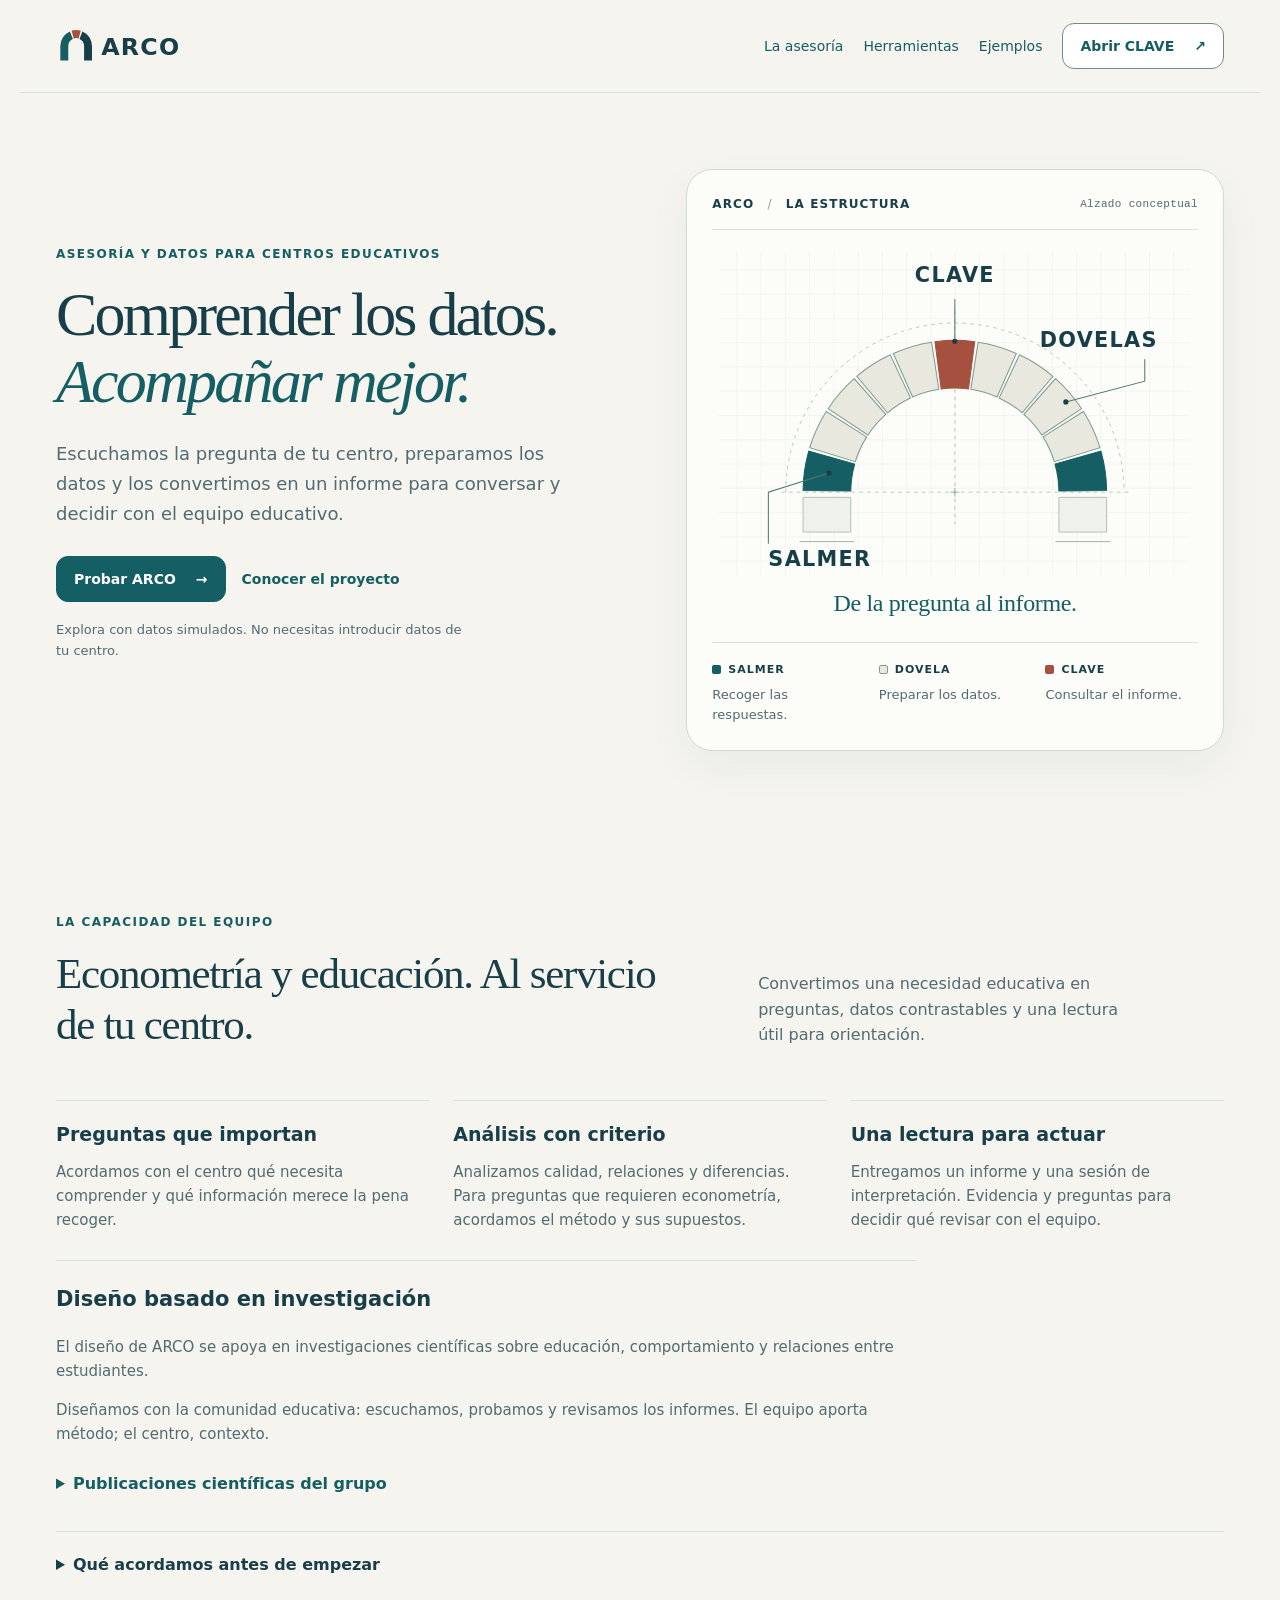
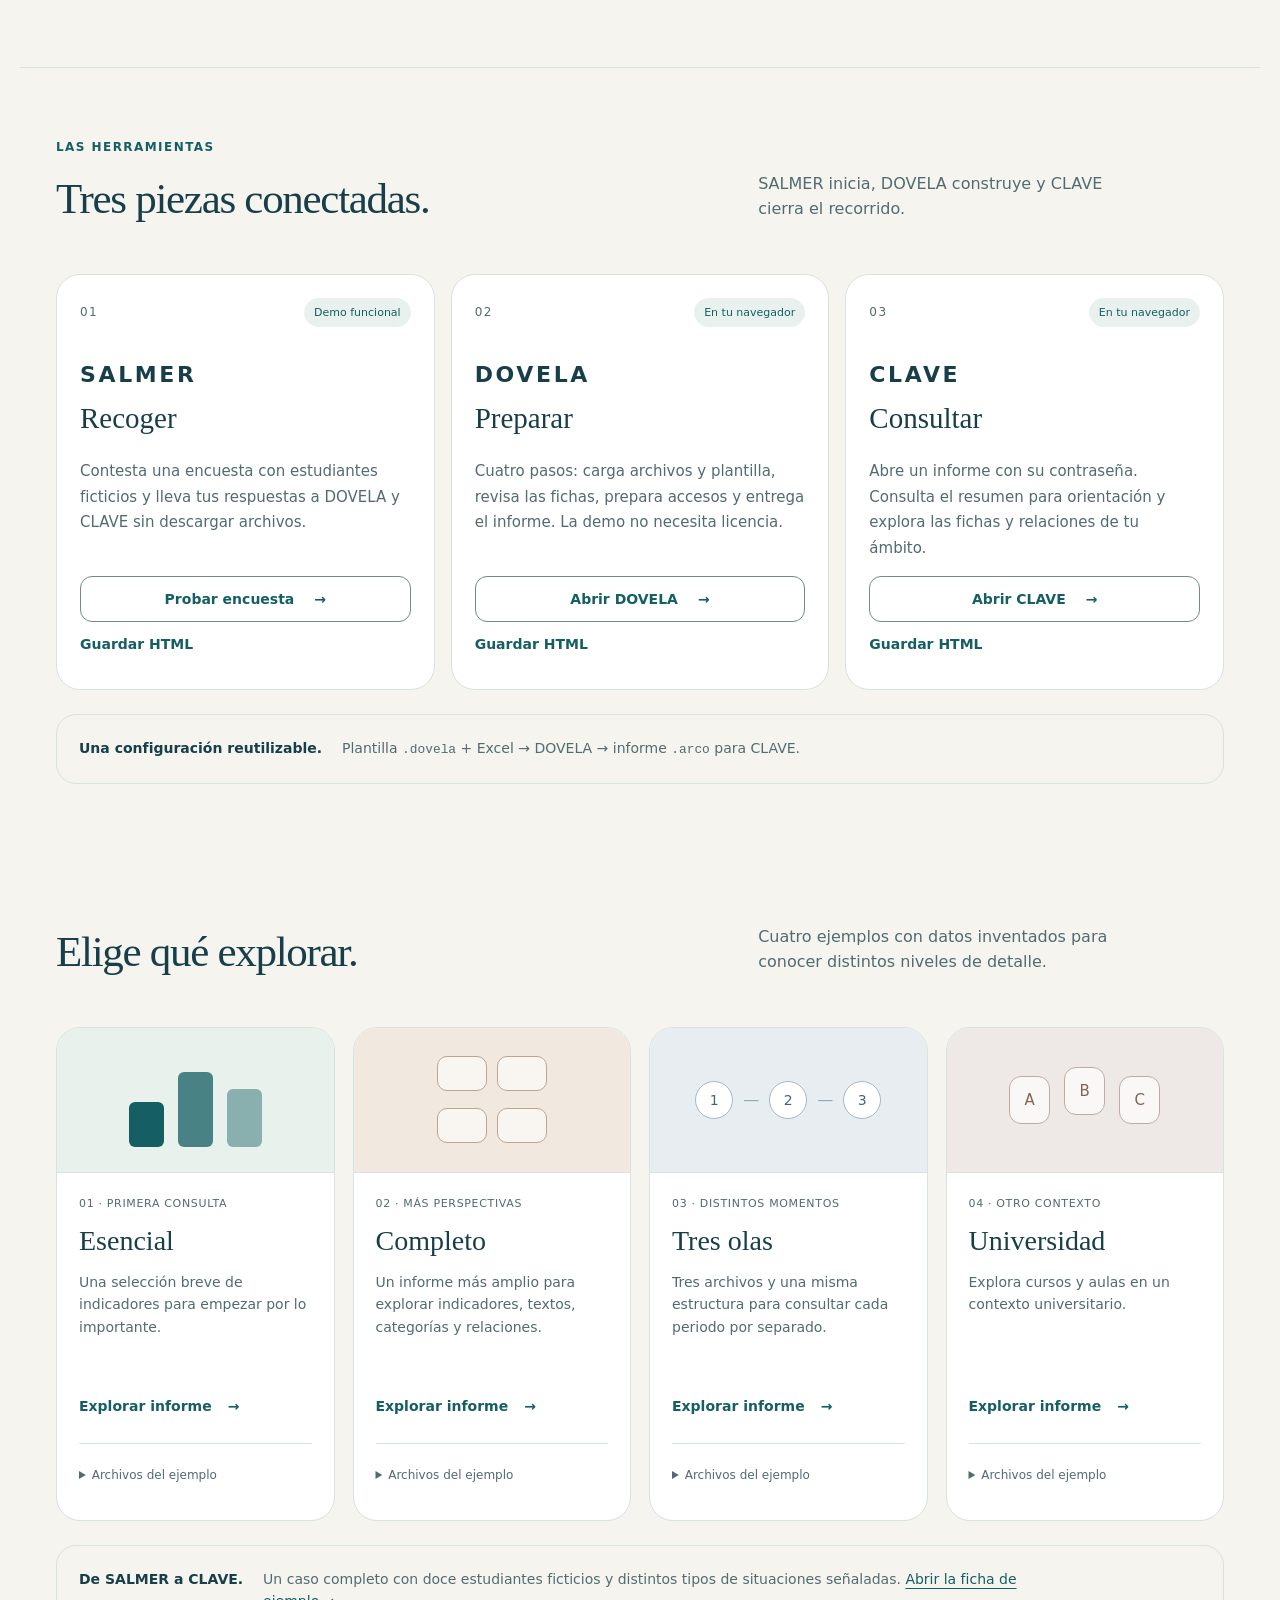
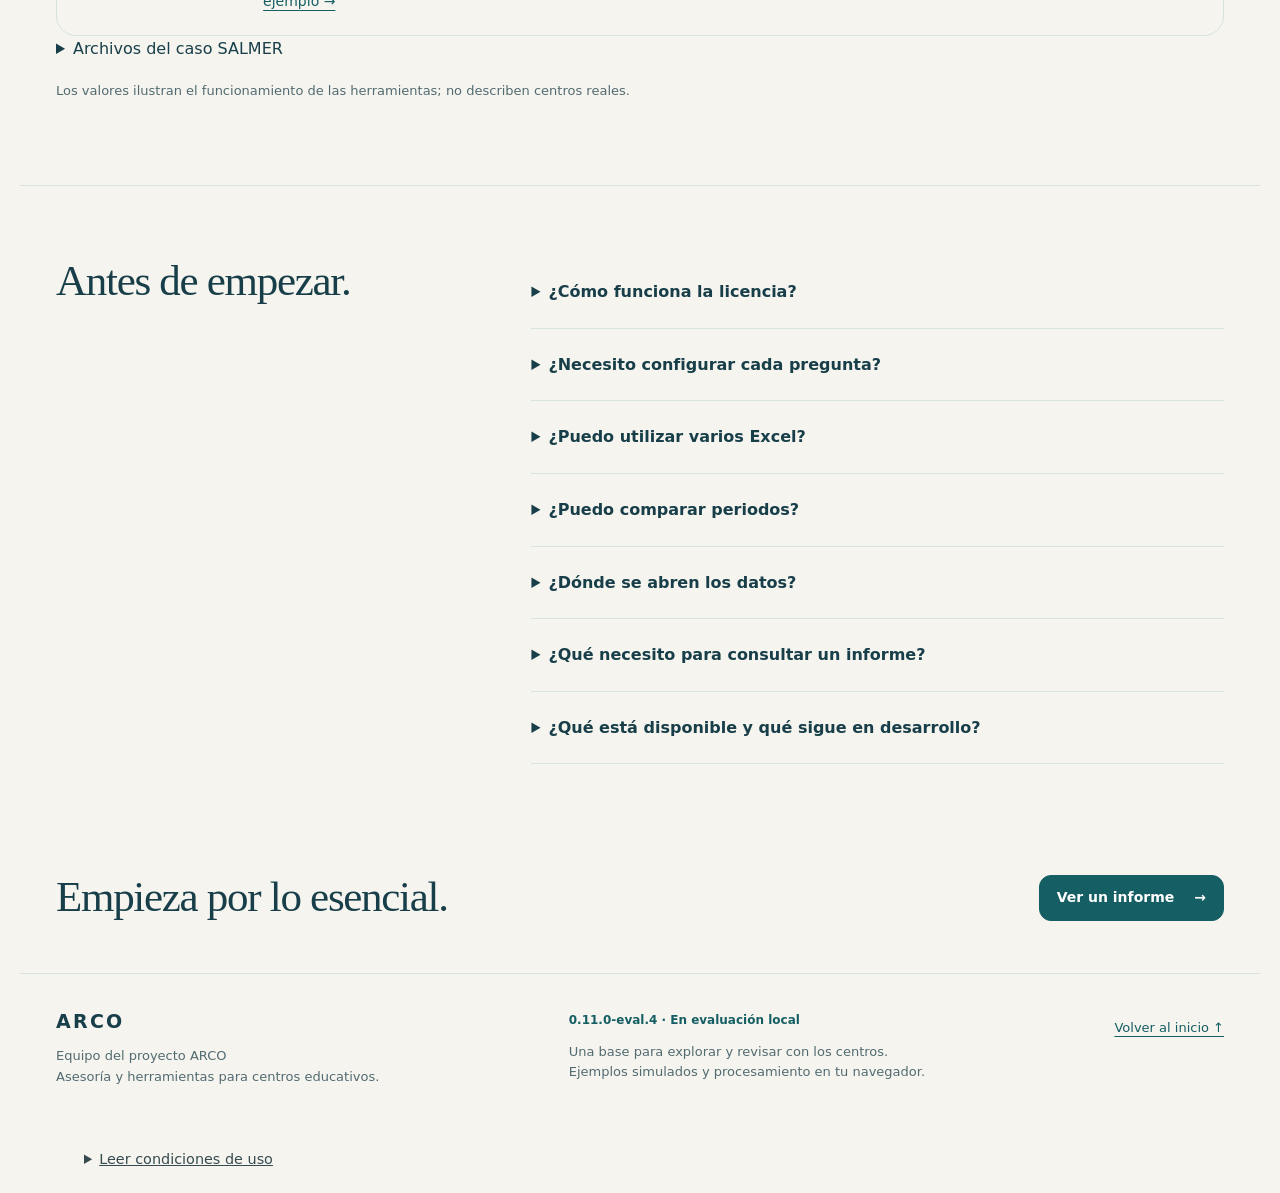
==== commit 4cafb6e6: "Publish reviewed DOVELA wizard and compact CLAVE interface" ====
--- a/index.html
+++ b/index.html
@@ -53,7 +53,7 @@
 .research-publications li{min-width:0;line-height:1.5;font-size:14px;overflow-wrap:anywhere}
 .research-publications li span{display:block;margin-top:4px;color:var(--muted);font-size:13px}
 </style>
-</head>
+<style>.arco-terms{font-size:.9rem;line-height:1.55;color:#354b50;max-width:100%;overflow-wrap:anywhere;margin:.8rem 0}.arco-terms summary{cursor:pointer;min-height:36px;display:list-item;padding:.35rem 0;text-decoration:underline}.arco-terms-check{display:flex!important;align-items:flex-start;gap:.6rem;min-height:44px;font-weight:400!important;margin:.65rem 0}.arco-terms-check input{width:20px!important;min-width:20px;height:20px!important;flex:0 0 20px;margin:.25rem 0 0!important;accent-color:#17666c}.arco-terms h3{font-size:1rem;margin:1rem 0 .2rem}.arco-terms p{margin:.35rem 0 .7rem}.arco-terms :focus-visible{outline:3px solid #17666c;outline-offset:3px}.arco-terms-note{font-size:.85rem;color:#41595c}.arco-terms-box{background:#f4f7f7;border:1px solid #d5e0df;border-radius:12px;padding:.8rem}.arco-terms a{color:#15545b;text-decoration:underline}.pdf-actions .arco-terms{max-width:34rem}</style></head>
 <body>
   <a class="skip" href="#contenido">Ir al contenido</a>
   <header class="site-header wrap">
@@ -137,7 +137,7 @@
       <div class="section-heading"><div><p class="eyebrow">Las herramientas</p><h2 id="tools-title">Tres piezas conectadas.</h2></div><p>SALMER inicia, DOVELA construye y CLAVE cierra el recorrido.</p></div>
       <div class="three-grid tool-grid">
         <article class="tool-card"><div class="tool-top"><span class="tool-symbol" aria-hidden="true">01</span><span class="status available">Demo funcional</span></div><h3>SALMER</h3><p class="tool-purpose">Recoger</p><p>Contesta una encuesta con estudiantes ficticios y lleva tus respuestas a DOVELA y CLAVE sin descargar archivos.</p><a class="button" href="DEMO.html">Probar encuesta <span aria-hidden="true">→</span></a><a class="text-link" href="SALMER.html" download aria-label="Guardar SALMER para usar en local">Guardar HTML</a></article>
-        <article class="tool-card"><div class="tool-top"><span class="tool-symbol" aria-hidden="true">02</span><span class="status available">En tu navegador</span></div><h3>DOVELA</h3><p class="tool-purpose">Preparar</p><p>Carga Excel y plantilla. Revisa el informe y crea accesos por ámbito.</p><a class="button" href="DOVELA.html">Abrir DOVELA <span aria-hidden="true">→</span></a><a class="text-link" href="DOVELA.html" download aria-label="Guardar DOVELA para usar en local">Guardar HTML</a></article>
+        <article class="tool-card"><div class="tool-top"><span class="tool-symbol" aria-hidden="true">02</span><span class="status available">En tu navegador</span></div><h3>DOVELA</h3><p class="tool-purpose">Preparar</p><p>Cuatro pasos: carga archivos y plantilla, revisa las fichas, prepara accesos y entrega el informe. La demo no necesita licencia.</p><a class="button" href="DOVELA.html">Abrir DOVELA <span aria-hidden="true">→</span></a><a class="text-link" href="DOVELA.html" download aria-label="Guardar DOVELA para usar en local">Guardar HTML</a></article>
         <article class="tool-card"><div class="tool-top"><span class="tool-symbol" aria-hidden="true">03</span><span class="status available">En tu navegador</span></div><h3>CLAVE</h3><p class="tool-purpose">Consultar</p><p>Abre un informe con su contraseña. Consulta el resumen para orientación y explora las fichas y relaciones de tu ámbito.</p><a class="button" href="CLAVE.html">Abrir CLAVE <span aria-hidden="true">→</span></a><a class="text-link" href="CLAVE.html" download aria-label="Guardar CLAVE para usar en local">Guardar HTML</a></article>
       </div>
       <div class="workflow-note"><strong>Una configuración reutilizable.</strong><span>Plantilla <code>.dovela</code> + Excel → DOVELA → informe <code>.arco</code> para CLAVE.</span></div>
@@ -155,7 +155,7 @@
 <details><summary>Archivos del caso SALMER</summary><p><a href="ejemplos/salmer/SALMER-ejemplo-completo.xlsx" download>Excel de respuestas</a> · <a href="ejemplos/salmer/SALMER-ejemplo-completo.dovela" download>Plantilla .dovela</a> · <a href="ejemplos/salmer/SALMER-ejemplo-completo.arco" download>Informe .arco</a></p><p>Contraseña del ejemplo: <code>Rata39Gato</code></p></details><p class="examples-note">Los valores ilustran el funcionamiento de las herramientas; no describen centros reales.</p>
     </section>
 
-    <section class="wrap section faq-section" aria-labelledby="faq-title"><div><h2 id="faq-title">Antes de empezar.</h2></div><div class="faq">
+    <section class="wrap section faq-section" aria-labelledby="faq-title"><div><h2 id="faq-title">Antes de empezar.</h2></div><div class="faq"><details><summary>¿Cómo funciona la licencia?</summary><p>La demo incluida no necesita licencia. Para generar informes con archivos propios, DOVELA requiere una licencia firmada del centro. Al caducar, CLAVE sigue abriendo los informes ya emitidos. Esta edición local requiere configurar el emisor antes de activar centros.</p></details>
       <details><summary>¿Necesito configurar cada pregunta?</summary><p>No, si tienes una plantilla del equipo investigador compatible con tu Excel. Carga ambos en DOVELA y revisa el informe. La personalización permite adaptar etiquetas, variables y presentación.</p></details>
       <details><summary>¿Puedo utilizar varios Excel?</summary><p>DOVELA permite reunir hasta diez archivos de un mismo periodo o consultar hasta tres olas. Para relacionar a la misma persona entre periodos debe conservarse su identificador y mantenerse la correspondencia del centro. PBIS e ISAT utilizan plantillas distintas: prepara cada formato con la suya y no los mezcles en una misma importación.</p></details>
       <details><summary>¿Puedo comparar periodos?</summary><p>Puedes consultar hasta tres olas por separado. Para interpretar cambios necesitamos comprobar que las medidas, la participación y las referencias sean comparables. Una diferencia observada no demuestra el efecto de una actuación.</p></details>
@@ -166,5 +166,5 @@
 
     <section class="wrap closing" aria-labelledby="closing-title"><div><h2 id="closing-title">Empieza por lo esencial.</h2></div><a class="button primary" href="CLAVE.html#ejemplo-esencial">Ver un informe <span aria-hidden="true">→</span></a></section>
   </main>
-  <footer class="site-footer wrap"><div><strong>ARCO</strong><p>Equipo del proyecto ARCO<br>Asesoría y herramientas para centros educativos.</p></div><div><span class="edition">Demostración · En evaluación</span><p>Una base para explorar y revisar con los centros.<br>Ejemplos simulados y procesamiento en tu navegador.</p></div><a href="#inicio">Volver al inicio ↑</a></footer>
-</body></html>
+  <footer class="site-footer wrap"><div><strong>ARCO</strong><p>Equipo del proyecto ARCO<br>Asesoría y herramientas para centros educativos.</p></div><div><span class="edition">0.11.0-eval.4 · En evaluación local</span><p>Una base para explorar y revisar con los centros.<br>Ejemplos simulados y procesamiento en tu navegador.</p></div><a href="#inicio">Volver al inicio ↑</a></footer>
+<section class="arco-terms" aria-label="Condiciones de uso" style="max-width:72rem;margin:1rem auto;padding:0 1.25rem"><details><summary>Leer condiciones de uso</summary><div class="arco-terms-box"><p class="arco-terms-note">Borrador local · 2026-10-28-borrador-2</p><h3>Titular y contacto del proyecto</h3><p>Antonio Alfonso · aalfonso@us.es. Institución de vinculación académica: Universidad de Sevilla. Esta vinculación no atribuye a la Universidad la titularidad del servicio, la responsabilidad del tratamiento ni un aval institucional.</p><h3>Estado del texto</h3><p>Borrador para revisión local. Deben completarse los datos legales del prestador y la información de privacidad de cada tratamiento. Este texto no constituye todavía un aviso legal ni una política de privacidad completos. La titularidad del servicio no determina por sí sola quién es responsable del tratamiento de los datos de un centro.</p><h3>Investigación y evaluación ética</h3><p>Estas condiciones no acreditan aprobación ética. Cuando ARCO se utilice en una investigación con personas o datos personales, el estudio deberá contar con la evaluación y autorizaciones que le correspondan antes de iniciarse. Las casillas de la aplicación no sustituyen la información a participantes, los consentimientos o asentimientos aplicables ni la autorización del centro.</p><h3>Finalidad y límites del informe</h3><p>ARCO presenta una fotografía de los datos disponibles para el ámbito y periodo seleccionados. Las olas se consultan por separado; el informe no se actualiza automáticamente ni describe necesariamente la situación actual. Los resultados dependen de las respuestas, la participación, la calidad del archivo y la configuración aplicada. Una ausencia de datos no equivale a ausencia de dificultades.</p><h3>Interpretación profesional</h3><p>La interpretación y las actuaciones corresponden a profesionales competentes, atendiendo al contexto y a otras evidencias. La herramienta no emite diagnósticos ni determina por sí sola la existencia o ausencia de acoso. No debe ser la única base de sanciones, etiquetas o decisiones con efectos relevantes sobre estudiantes. Una señal requiere revisión; su ausencia no justifica desatender una comunicación ni sustituye los protocolos de protección del centro.</p><h3>Uso autorizado</h3><p>Quien carga, consulta o entrega información declara actuar con autorización y dentro de las funciones que tiene asignadas. Debe utilizar únicamente los datos necesarios para la finalidad acordada, revisar el centro, periodo y ámbito, y comunicar errores por el canal autorizado. Poseer un archivo o una contraseña no concede por sí solo autorización para cualquier uso.</p><h3>Confidencialidad y distribución</h3><p>No se publicarán resultados identificables, clasificaciones de estudiantes ni capturas en canales no autorizados. Antes de entregar un informe se revisarán los destinatarios, los ámbitos y el permiso de exportación. Los informes y las claves se custodiarán separados y se compartirán por canales autorizados, según las instrucciones y los plazos de conservación del centro. Al terminar se cerrará la consulta, incluidas las vistas previas abiertas.</p><h3>PDF y copias</h3><p>El PDF contiene una copia del ámbito y periodo visibles. Su contraseña es el nombre de usuario y es predecible; no ofrece la misma protección que la frase del archivo .arco. La marca de agua identifica el acceso asignado mediante un DNI parcial, pero no verifica quién está utilizando el equipo ni demuestra la autoría de una filtración. Los archivos descargados permanecen en el dispositivo tras cerrar la sesión.</p><h3>Procesamiento y privacidad</h3><p>En esta edición, DOVELA y CLAVE procesan los archivos seleccionados en el navegador sin remitir su contenido a un servidor de ARCO. No se guardan encuestas, claves ni aceptaciones de forma persistente por estas aplicaciones. Esto no elimina los archivos descargados ni las pestañas de vista previa abiertas. La visita a la web sí implica solicitudes al proveedor de alojamiento; no debe describirse como ausencia de toda comunicación por internet.</p><h3>Responsabilidades de cada parte</h3><p>El centro o la entidad que corresponda determina la finalidad, la legitimación, las personas autorizadas, la conservación y la información a participantes según su intervención real. El usuario debe seguir esas instrucciones y actuar con diligencia. El equipo proveedor, los autores y las instituciones vinculadas conservan las obligaciones que legal o contractualmente les correspondan. Esta declaración no traslada al usuario responsabilidades ajenas, no exonera de defectos imputables ni limita derechos irrenunciables.</p><h3>Qué significa marcar la casilla</h3><p>La casilla expresa una declaración de lectura y compromiso de uso en esta sesión. No sustituye el consentimiento de estudiantes o familias cuando sea necesario, la base jurídica del tratamiento, un contrato con el centro ni los acuerdos entre responsables y encargados. No se envía ni conserva un registro probatorio de aceptación, ni se verifica la identidad de quien marca la casilla.</p><h3>Incidencias</h3><p>Ante errores de datos o indicios de acceso o difusión no autorizados, se debe suspender el uso o la distribución afectados y comunicarlo al responsable designado por el centro, mediante su canal establecido. No se incluirán datos de estudiantes ni claves en solicitudes de soporte por canales no autorizados.</p><a download="ARCO-condiciones-2026-10-28-borrador-2.txt" href="data:text/plain;charset=utf-8,Condiciones%20de%20uso%20y%20confidencialidad%0AVersi%C3%B3n%202026-10-28-borrador-2%0A%0ATitular%20y%20contacto%20del%20proyecto%0AAntonio%20Alfonso%20%C2%B7%20aalfonso%40us.es.%20Instituci%C3%B3n%20de%20vinculaci%C3%B3n%20acad%C3%A9mica%3A%20Universidad%20de%20Sevilla.%20Esta%20vinculaci%C3%B3n%20no%20atribuye%20a%20la%20Universidad%20la%20titularidad%20del%20servicio%2C%20la%20responsabilidad%20del%20tratamiento%20ni%20un%20aval%20institucional.%0A%0AEstado%20del%20texto%0ABorrador%20para%20revisi%C3%B3n%20local.%20Deben%20completarse%20los%20datos%20legales%20del%20prestador%20y%20la%20informaci%C3%B3n%20de%20privacidad%20de%20cada%20tratamiento.%20Este%20texto%20no%20constituye%20todav%C3%ADa%20un%20aviso%20legal%20ni%20una%20pol%C3%ADtica%20de%20privacidad%20completos.%20La%20titularidad%20del%20servicio%20no%20determina%20por%20s%C3%AD%20sola%20qui%C3%A9n%20es%20responsable%20del%20tratamiento%20de%20los%20datos%20de%20un%20centro.%0A%0AInvestigaci%C3%B3n%20y%20evaluaci%C3%B3n%20%C3%A9tica%0AEstas%20condiciones%20no%20acreditan%20aprobaci%C3%B3n%20%C3%A9tica.%20Cuando%20ARCO%20se%20utilice%20en%20una%20investigaci%C3%B3n%20con%20personas%20o%20datos%20personales%2C%20el%20estudio%20deber%C3%A1%20contar%20con%20la%20evaluaci%C3%B3n%20y%20autorizaciones%20que%20le%20correspondan%20antes%20de%20iniciarse.%20Las%20casillas%20de%20la%20aplicaci%C3%B3n%20no%20sustituyen%20la%20informaci%C3%B3n%20a%20participantes%2C%20los%20consentimientos%20o%20asentimientos%20aplicables%20ni%20la%20autorizaci%C3%B3n%20del%20centro.%0A%0AFinalidad%20y%20l%C3%ADmites%20del%20informe%0AARCO%20presenta%20una%20fotograf%C3%ADa%20de%20los%20datos%20disponibles%20para%20el%20%C3%A1mbito%20y%20periodo%20seleccionados.%20Las%20olas%20se%20consultan%20por%20separado%3B%20el%20informe%20no%20se%20actualiza%20autom%C3%A1ticamente%20ni%20describe%20necesariamente%20la%20situaci%C3%B3n%20actual.%20Los%20resultados%20dependen%20de%20las%20respuestas%2C%20la%20participaci%C3%B3n%2C%20la%20calidad%20del%20archivo%20y%20la%20configuraci%C3%B3n%20aplicada.%20Una%20ausencia%20de%20datos%20no%20equivale%20a%20ausencia%20de%20dificultades.%0A%0AInterpretaci%C3%B3n%20profesional%0ALa%20interpretaci%C3%B3n%20y%20las%20actuaciones%20corresponden%20a%20profesionales%20competentes%2C%20atendiendo%20al%20contexto%20y%20a%20otras%20evidencias.%20La%20herramienta%20no%20emite%20diagn%C3%B3sticos%20ni%20determina%20por%20s%C3%AD%20sola%20la%20existencia%20o%20ausencia%20de%20acoso.%20No%20debe%20ser%20la%20%C3%BAnica%20base%20de%20sanciones%2C%20etiquetas%20o%20decisiones%20con%20efectos%20relevantes%20sobre%20estudiantes.%20Una%20se%C3%B1al%20requiere%20revisi%C3%B3n%3B%20su%20ausencia%20no%20justifica%20desatender%20una%20comunicaci%C3%B3n%20ni%20sustituye%20los%20protocolos%20de%20protecci%C3%B3n%20del%20centro.%0A%0AUso%20autorizado%0AQuien%20carga%2C%20consulta%20o%20entrega%20informaci%C3%B3n%20declara%20actuar%20con%20autorizaci%C3%B3n%20y%20dentro%20de%20las%20funciones%20que%20tiene%20asignadas.%20Debe%20utilizar%20%C3%BAnicamente%20los%20datos%20necesarios%20para%20la%20finalidad%20acordada%2C%20revisar%20el%20centro%2C%20periodo%20y%20%C3%A1mbito%2C%20y%20comunicar%20errores%20por%20el%20canal%20autorizado.%20Poseer%20un%20archivo%20o%20una%20contrase%C3%B1a%20no%20concede%20por%20s%C3%AD%20solo%20autorizaci%C3%B3n%20para%20cualquier%20uso.%0A%0AConfidencialidad%20y%20distribuci%C3%B3n%0ANo%20se%20publicar%C3%A1n%20resultados%20identificables%2C%20clasificaciones%20de%20estudiantes%20ni%20capturas%20en%20canales%20no%20autorizados.%20Antes%20de%20entregar%20un%20informe%20se%20revisar%C3%A1n%20los%20destinatarios%2C%20los%20%C3%A1mbitos%20y%20el%20permiso%20de%20exportaci%C3%B3n.%20Los%20informes%20y%20las%20claves%20se%20custodiar%C3%A1n%20separados%20y%20se%20compartir%C3%A1n%20por%20canales%20autorizados%2C%20seg%C3%BAn%20las%20instrucciones%20y%20los%20plazos%20de%20conservaci%C3%B3n%20del%20centro.%20Al%20terminar%20se%20cerrar%C3%A1%20la%20consulta%2C%20incluidas%20las%20vistas%20previas%20abiertas.%0A%0APDF%20y%20copias%0AEl%20PDF%20contiene%20una%20copia%20del%20%C3%A1mbito%20y%20periodo%20visibles.%20Su%20contrase%C3%B1a%20es%20el%20nombre%20de%20usuario%20y%20es%20predecible%3B%20no%20ofrece%20la%20misma%20protecci%C3%B3n%20que%20la%20frase%20del%20archivo%20.arco.%20La%20marca%20de%20agua%20identifica%20el%20acceso%20asignado%20mediante%20un%20DNI%20parcial%2C%20pero%20no%20verifica%20qui%C3%A9n%20est%C3%A1%20utilizando%20el%20equipo%20ni%20demuestra%20la%20autor%C3%ADa%20de%20una%20filtraci%C3%B3n.%20Los%20archivos%20descargados%20permanecen%20en%20el%20dispositivo%20tras%20cerrar%20la%20sesi%C3%B3n.%0A%0AProcesamiento%20y%20privacidad%0AEn%20esta%20edici%C3%B3n%2C%20DOVELA%20y%20CLAVE%20procesan%20los%20archivos%20seleccionados%20en%20el%20navegador%20sin%20remitir%20su%20contenido%20a%20un%20servidor%20de%20ARCO.%20No%20se%20guardan%20encuestas%2C%20claves%20ni%20aceptaciones%20de%20forma%20persistente%20por%20estas%20aplicaciones.%20Esto%20no%20elimina%20los%20archivos%20descargados%20ni%20las%20pesta%C3%B1as%20de%20vista%20previa%20abiertas.%20La%20visita%20a%20la%20web%20s%C3%AD%20implica%20solicitudes%20al%20proveedor%20de%20alojamiento%3B%20no%20debe%20describirse%20como%20ausencia%20de%20toda%20comunicaci%C3%B3n%20por%20internet.%0A%0AResponsabilidades%20de%20cada%20parte%0AEl%20centro%20o%20la%20entidad%20que%20corresponda%20determina%20la%20finalidad%2C%20la%20legitimaci%C3%B3n%2C%20las%20personas%20autorizadas%2C%20la%20conservaci%C3%B3n%20y%20la%20informaci%C3%B3n%20a%20participantes%20seg%C3%BAn%20su%20intervenci%C3%B3n%20real.%20El%20usuario%20debe%20seguir%20esas%20instrucciones%20y%20actuar%20con%20diligencia.%20El%20equipo%20proveedor%2C%20los%20autores%20y%20las%20instituciones%20vinculadas%20conservan%20las%20obligaciones%20que%20legal%20o%20contractualmente%20les%20correspondan.%20Esta%20declaraci%C3%B3n%20no%20traslada%20al%20usuario%20responsabilidades%20ajenas%2C%20no%20exonera%20de%20defectos%20imputables%20ni%20limita%20derechos%20irrenunciables.%0A%0AQu%C3%A9%20significa%20marcar%20la%20casilla%0ALa%20casilla%20expresa%20una%20declaraci%C3%B3n%20de%20lectura%20y%20compromiso%20de%20uso%20en%20esta%20sesi%C3%B3n.%20No%20sustituye%20el%20consentimiento%20de%20estudiantes%20o%20familias%20cuando%20sea%20necesario%2C%20la%20base%20jur%C3%ADdica%20del%20tratamiento%2C%20un%20contrato%20con%20el%20centro%20ni%20los%20acuerdos%20entre%20responsables%20y%20encargados.%20No%20se%20env%C3%ADa%20ni%20conserva%20un%20registro%20probatorio%20de%20aceptaci%C3%B3n%2C%20ni%20se%20verifica%20la%20identidad%20de%20quien%20marca%20la%20casilla.%0A%0AIncidencias%0AAnte%20errores%20de%20datos%20o%20indicios%20de%20acceso%20o%20difusi%C3%B3n%20no%20autorizados%2C%20se%20debe%20suspender%20el%20uso%20o%20la%20distribuci%C3%B3n%20afectados%20y%20comunicarlo%20al%20responsable%20designado%20por%20el%20centro%2C%20mediante%20su%20canal%20establecido.%20No%20se%20incluir%C3%A1n%20datos%20de%20estudiantes%20ni%20claves%20en%20solicitudes%20de%20soporte%20por%20canales%20no%20autorizados.">Descargar este texto</a></div></details></section></body></html>
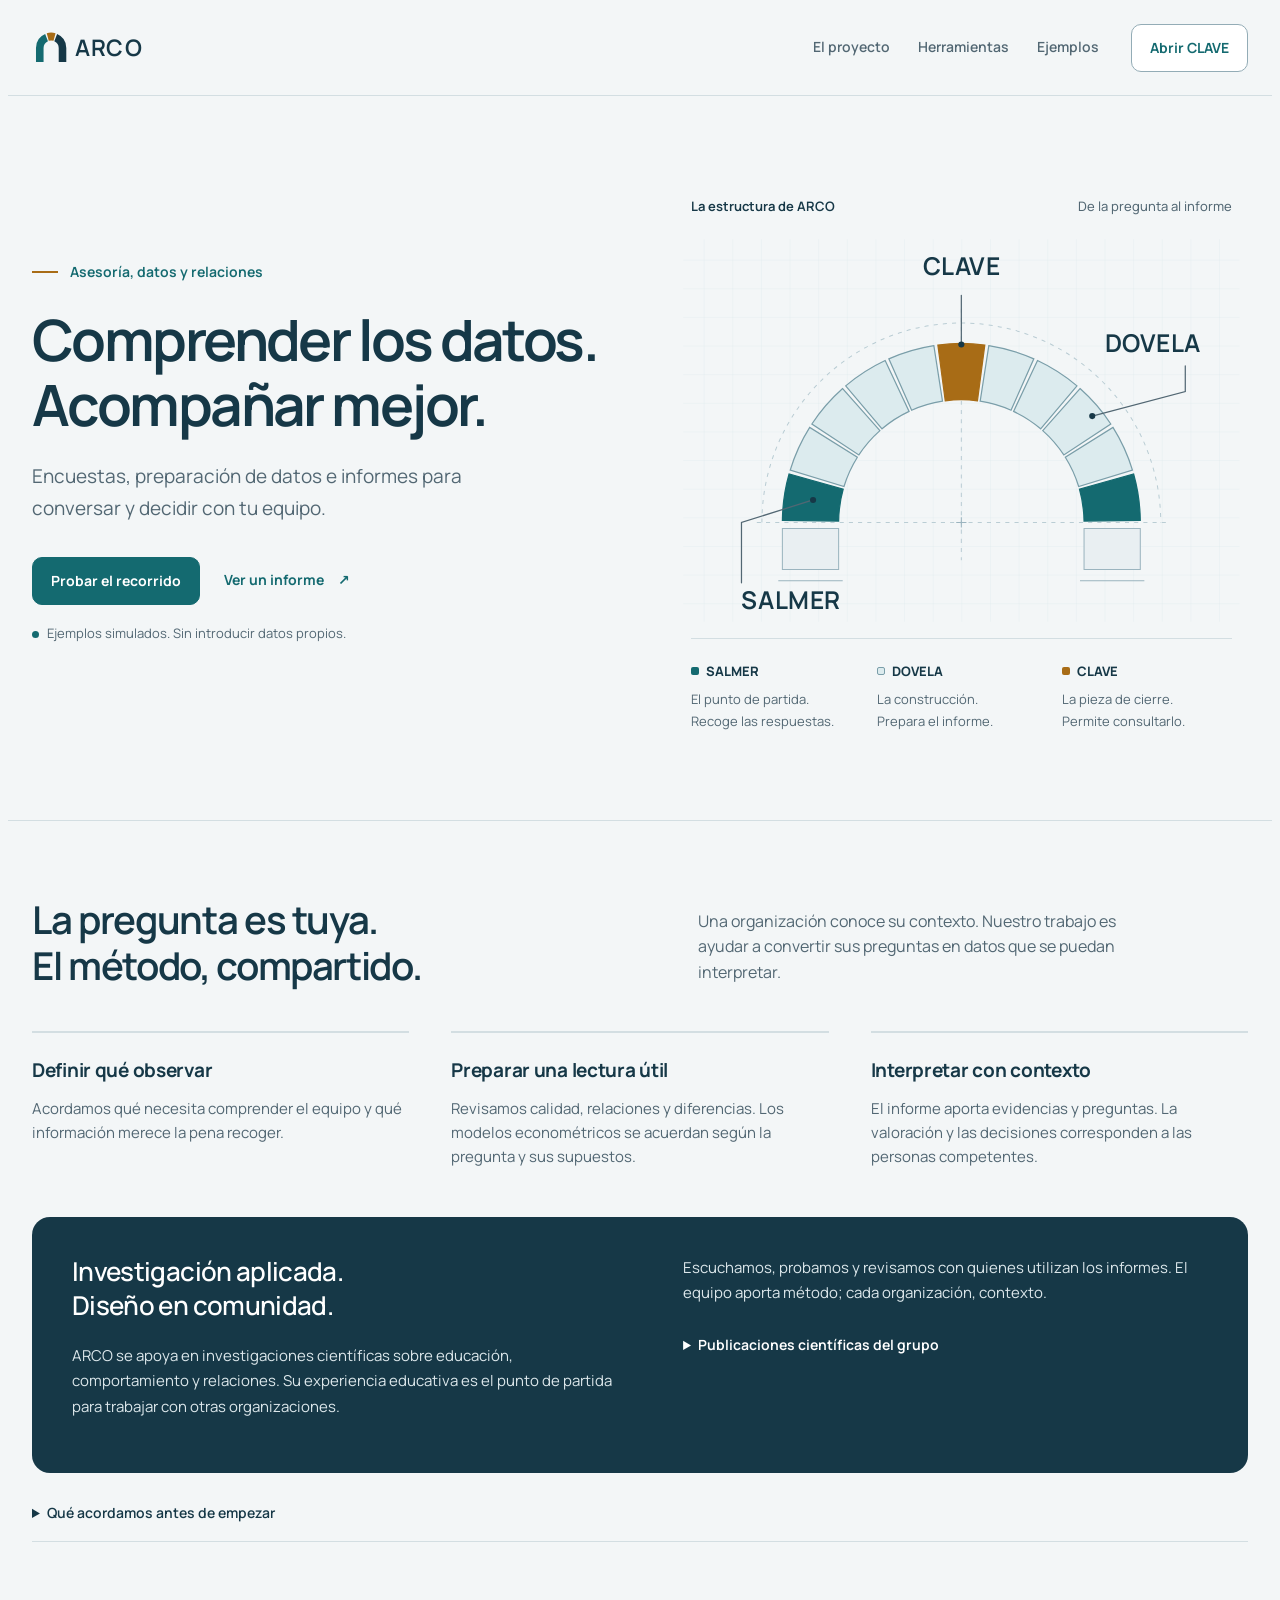
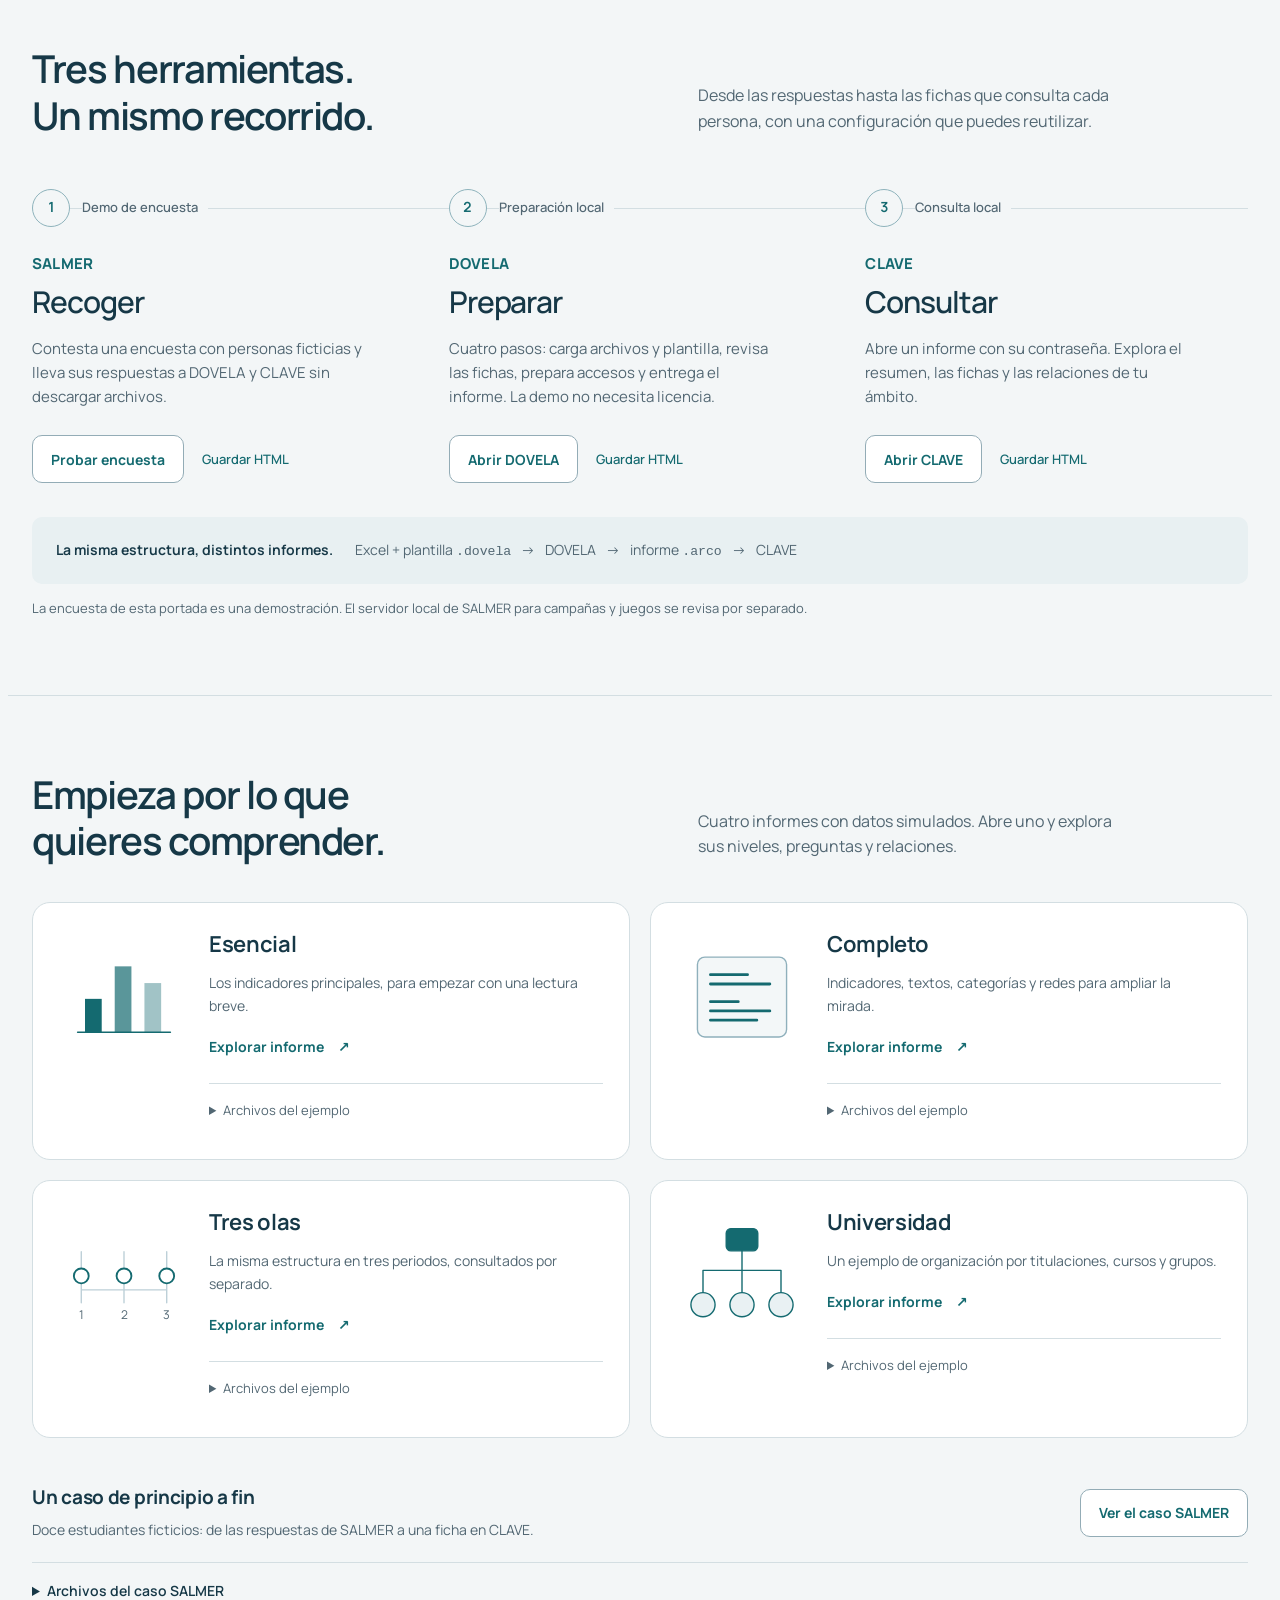
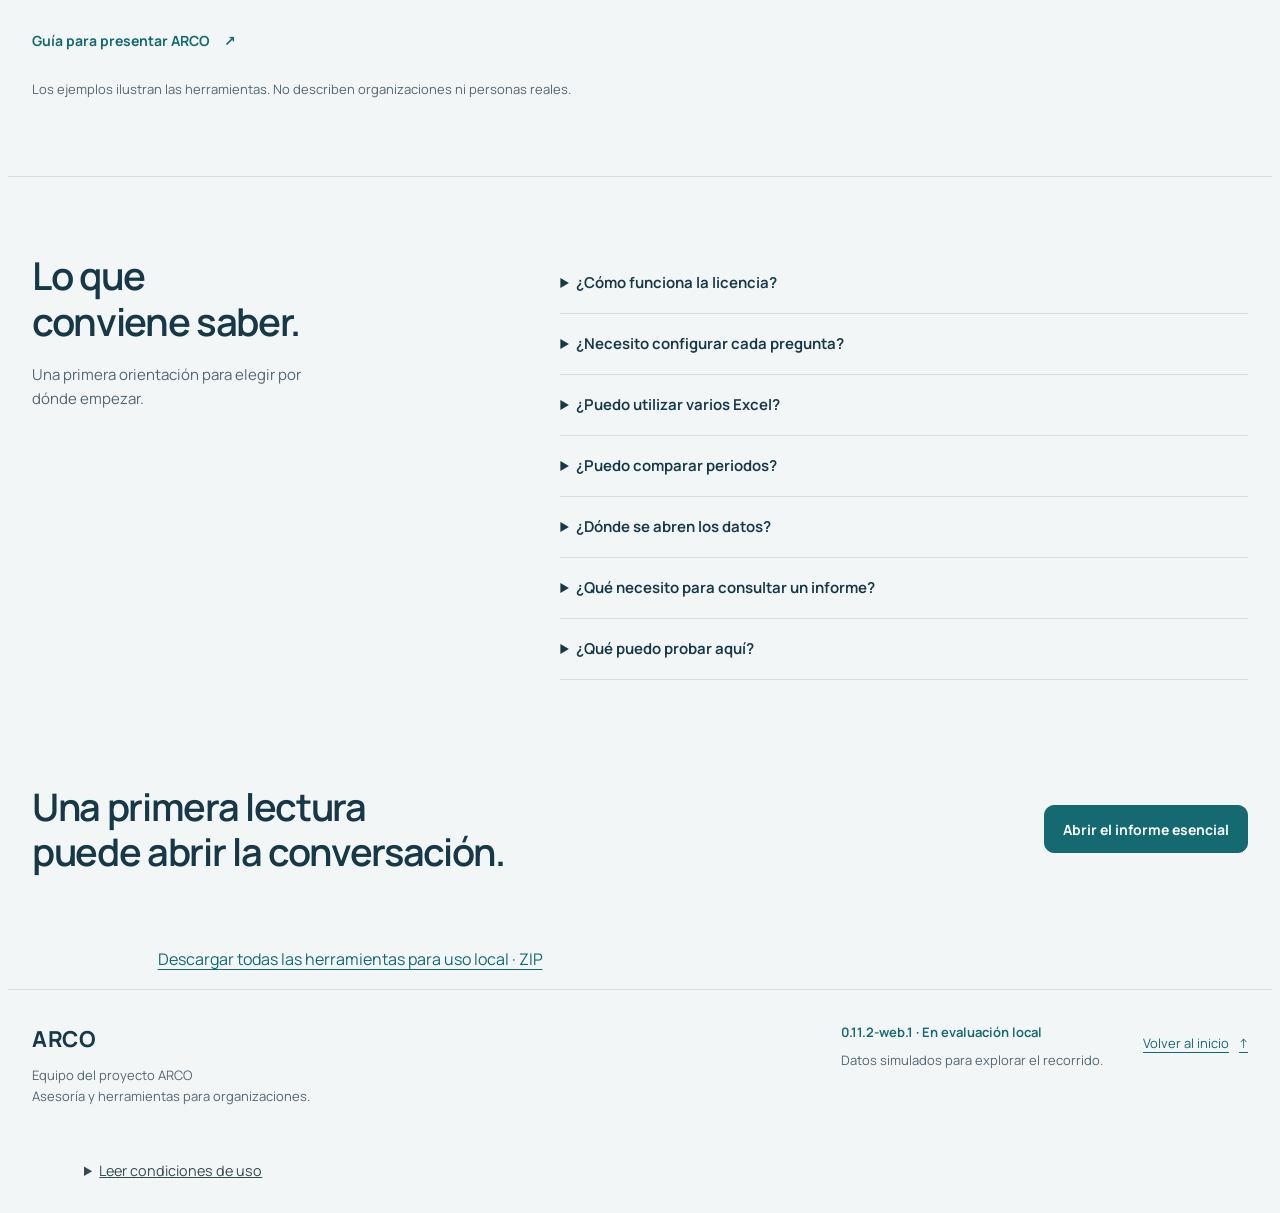
==== commit 200a09da: "Optimize ARCO web loading and refresh offline downloads" ====
--- a/index.html
+++ b/index.html
@@ -1,170 +1,129 @@
 <!doctype html>
 <html lang="es">
-<head><meta http-equiv="Content-Security-Policy" content="default-src 'none'; style-src 'unsafe-inline'; img-src data:; base-uri 'none'; form-action 'none'">
+<head><meta http-equiv="Content-Security-Policy" content="default-src 'none'; style-src 'self' 'unsafe-inline'; font-src 'self' data:; img-src data:; base-uri 'none'; form-action 'none'; script-src 'self'">
   <meta charset="utf-8">
   <meta name="viewport" content="width=device-width,initial-scale=1">
   <meta name="color-scheme" content="light">
+  <meta name="theme-color" content="#F3F6F7">
   <meta name="referrer" content="no-referrer">
-  <meta name="description" content="ARCO: asesoría educativa y econometría para comprender los datos del centro. Explora informes y herramientas con datos simulados.">
+  <meta name="description" content="ARCO conecta encuestas, preparación de datos e informes para comprender una organización. Explora SALMER, DOVELA y CLAVE con ejemplos simulados.">
   <title>ARCO · Comprender los datos. Acompañar mejor.</title>
-  <style>:root{--ink:#183f49;--muted:#526b71;--teal:#155e63;--paper:#f5f4ef;--white:#fff;--line:#d6e3df;--soft:#e8f1ed;--coral:#a65040;--display:Georgia,"Times New Roman",serif;font-family:system-ui,-apple-system,BlinkMacSystemFont,"Segoe UI",sans-serif;color:var(--ink);background:var(--paper);font-synthesis:none;line-height:1.6}
-*{box-sizing:border-box}body{margin:0}html{scroll-behavior:smooth}a{color:var(--teal);text-underline-offset:4px}button,a,summary{touch-action:manipulation}a:focus-visible,summary:focus-visible{outline:3px solid #885d17;outline-offset:5px}svg{max-width:100%}.wrap{max-width:1240px;margin-inline:auto;padding-inline:22px}.skip{position:absolute;top:-100px;left:16px;background:white;padding:12px;z-index:5}.skip:focus{top:12px}.site-header{display:flex;align-items:center;gap:20px;padding-block:22px;flex-wrap:wrap;border-bottom:1px solid var(--line)}.logo{display:flex;align-items:center;min-height:44px}.logo svg{width:132px;height:40px}.site-header nav{display:flex;gap:20px;order:3;flex-basis:100%;flex-wrap:wrap}.site-header nav a{font-size:14px;text-decoration:none;min-height:44px;display:inline-flex;align-items:center}.header-action{margin-left:auto}.button{display:inline-flex;min-height:46px;align-items:center;justify-content:center;gap:20px;border:1px solid #718c86;border-radius:12px;padding:11px 17px;font-size:14px;font-weight:650;text-decoration:none;background:white;color:var(--teal);line-height:1.5}.button:hover{background:var(--soft)}.button.primary{background:var(--teal);border-color:var(--teal);color:white}.button.primary:hover{background:#10494d}.eyebrow{font-size:12px;line-height:1.5;font-weight:700;letter-spacing:.12em;text-transform:uppercase;color:var(--teal);margin:0 0 18px}.hero{padding-block:46px 54px;display:grid;gap:38px}.hero-copy,.hero-visual{min-width:0}h1,h2,h3,p{margin-top:0}h1{font:400 clamp(39px,10vw,66px)/1.08 var(--display);letter-spacing:-.045em;margin-bottom:24px}h1 em{font-weight:400;color:var(--teal)}.lead{font-size:18px;color:var(--muted);line-height:1.65;max-width:530px}.actions{display:flex;gap:16px;align-items:center;flex-wrap:wrap;margin-top:28px}.text-link{display:inline-flex;gap:16px;align-items:center;min-height:44px;font-size:14px;font-weight:650;text-decoration:none}.text-link:hover{text-decoration:underline}.micro{font-size:13px;color:var(--muted);margin-top:18px;max-width:420px}.hero-visual{padding:18px;background:#fff;border:1px solid var(--line);border-radius:26px;box-shadow:0 22px 60px rgb(24 63 73 / 8%);position:relative}.visual-top{display:flex;justify-content:space-between;gap:10px;align-items:center;flex-wrap:wrap;padding-bottom:20px;border-bottom:1px solid var(--line)}.tiny-logo{font-size:12px;font-weight:750;letter-spacing:.09em}.tiny-logo b{margin-inline:8px;font-weight:400;color:#88a39e}.demo-tag{font-size:11px;font-weight:600;padding:5px 9px;background:var(--soft);border-radius:20px}.visual-title{padding-top:22px}.visual-title .eyebrow{font-size:10px;margin:0 0 4px}.visual-title h2{font:400 27px/1.2 var(--display);margin-bottom:8px}.visual-title p{font-size:12px;color:var(--muted)}.sample-grid{display:grid;grid-template-columns:1fr;gap:14px}.sample-card{border:1px solid var(--line);border-radius:20px;padding:19px;background:#f9fbf8}.sample-icon{display:inline-flex;align-items:center;justify-content:center;width:34px;height:34px;background:#e4eeea;color:var(--teal);border-radius:10px;font-size:20px;margin-bottom:14px}.sample-card h3{font-size:14px;margin-bottom:14px}.sample-number{font-size:40px;font-weight:550;letter-spacing:-.05em;line-height:1.15}.sample-number small{font-size:16px;font-weight:400;color:var(--muted);letter-spacing:0}.sample-card p{font-size:11px;color:var(--muted);margin:9px 0 13px}.sample-track{height:8px;border-radius:6px;background:#dfe9e3}.sample-track span{height:100%;width:72%;display:block;background:#4c8781;border-radius:6px}.scale-labels{display:flex;justify-content:space-between;font-size:10px;color:var(--muted);margin-top:5px}.sample-network{height:118px;width:100%;display:block}.relationship-card{background:#f4f2ec}.sample-bottom{font-size:11px;display:flex;justify-content:space-between;gap:10px;margin-top:20px;color:var(--muted)}.sample-bottom b{padding-inline:5px;font-weight:400}.visual-caption{font-size:11px;color:var(--muted);margin:13px 0 0;line-height:1.5}.section{padding-block:54px}.project-section{padding-block:54px;background:#e9efea;border-block:1px solid #dae5dd}.section-intro h2,.section-heading h2,.faq-section h2,.closing h2{font:400 clamp(30px,6.5vw,43px)/1.18 var(--display);letter-spacing:-.03em;margin-bottom:22px}.section-intro>p:last-child{font-size:17px;color:var(--muted);max-width:680px}.three-grid{display:grid;gap:24px}.approach-grid{margin-top:32px}.approach-grid article{border-top:1px solid #bccfc5;padding-top:20px}.step-number{display:block;color:var(--teal);font-size:13px;letter-spacing:.1em;margin-bottom:14px}.approach-grid h3{font-size:18px;line-height:1.5;margin-bottom:12px;max-width:300px}.approach-grid p{font-size:15px;color:var(--muted);margin-bottom:0}.section-heading{display:grid;gap:0;margin-bottom:28px}.section-heading h2{margin-bottom:15px}.section-heading>p{color:var(--muted);font-size:16px;max-width:390px}.tool-grid{gap:16px}.tool-card{padding:26px;border:1px solid var(--line);background:white;border-radius:24px;display:flex;flex-direction:column}.tool-card.upcoming{background:#f0f0ea}.tool-top{display:flex;align-items:center;justify-content:space-between;gap:12px;margin-bottom:30px}.tool-symbol{font-size:12px;color:var(--muted);letter-spacing:.12em}.status{font-size:11px;border:1px solid #c7d4cd;border-radius:20px;padding:5px 9px;color:var(--muted)}.status.available{background:var(--soft);border-color:var(--soft);color:var(--teal)}.tool-card h3{font-size:22px;letter-spacing:.12em;margin-bottom:2px}.tool-purpose{font-family:var(--display);font-size:29px;margin-bottom:18px}.tool-card>p:not(.tool-purpose){font-size:15px;color:var(--muted);line-height:1.7}.tool-card .button{margin-top:auto}.tool-foot{padding-top:18px;border-top:1px solid var(--line);margin-top:auto;margin-bottom:0}.workflow-note{margin-top:24px;padding:22px;border:1px solid var(--line);border-radius:20px;display:flex;flex-wrap:wrap;gap:6px 20px;font-size:14px}.workflow-note span{max-width:790px;color:var(--muted)}code{font-family:ui-monospace,SFMono-Regular,Consolas,monospace;font-size:.92em}.example-grid{display:grid;grid-template-columns:1fr;gap:18px}.example-card{border:1px solid var(--line);border-radius:24px;overflow:hidden;background:white;min-width:0}.example-art{height:145px;background:#e9f1ec;display:flex;align-items:center;justify-content:center;gap:14px;padding:25px;border-bottom:1px solid var(--line)}.example-body{padding:24px}.example-label{display:block;font-size:11px;letter-spacing:.06em;color:var(--muted);text-transform:uppercase;margin-bottom:12px}.example-body h3{font:400 28px/1.2 var(--display);margin-bottom:13px}.example-body p{font-size:14px;color:var(--muted);min-height:66px}.example-body details{margin-top:15px;padding-top:10px;border-top:1px solid var(--line)}.example-body summary{font-size:12px;color:var(--muted);min-height:44px;align-content:center;cursor:pointer}.example-body details a{display:block;padding:8px 0;font-size:13px;min-height:44px}.essential{align-items:flex-end}.mini-bar{display:block;border-radius:6px;background:#155e63;width:35px;height:45px}.mini-bar:nth-child(2){height:75px;opacity:.75}.mini-bar:nth-child(3){height:58px;opacity:.45}.complete{display:grid;grid-template-columns:50px 50px;gap:10px;background:#f1e9df}.complete i{height:35px;border:1px solid #b9a693;border-radius:10px;background:#fff9}.waves{background:#e8edf2;gap:10px}.waves span{border:1px solid #a7b7c1;background:white;border-radius:50%;width:38px;height:38px;text-align:center;align-content:center;color:#426579;font-size:14px}.waves b{font-weight:400;color:#8dabb8}.university{background:#eee9e6}.university span{width:41px;height:48px;border:1px solid #c1aaa1;background:#ffffffb3;display:flex;justify-content:center;align-items:center;border-radius:12px;color:#876155;font-size:15px}.university span:nth-child(2){transform:translateY(-9px)}.examples-note{font-size:13px;color:var(--muted);margin-top:20px;max-width:820px}.faq-section{display:grid;gap:20px;border-top:1px solid var(--line)}.faq details{border-bottom:1px solid var(--line);padding-block:6px}.faq summary{font-size:16px;font-weight:600;padding-block:17px;cursor:pointer;min-height:52px}.faq details p{font-size:15px;color:var(--muted);margin:0 0 18px;max-width:720px}.closing{padding-block:38px 50px;display:flex;align-items:center;justify-content:space-between;flex-wrap:wrap;gap:22px}.closing h2{margin-bottom:0}.site-footer{padding-block:32px 38px;border-top:1px solid var(--line);display:flex;gap:28px;flex-wrap:wrap;align-items:flex-start}.site-footer strong{font-size:19px;letter-spacing:.12em}.site-footer p{font-size:13px;color:var(--muted);margin-top:10px;margin-bottom:0}.edition{font-size:12px;font-weight:650;color:var(--teal)}.site-footer>a{font-size:13px;min-height:44px;display:inline-flex;align-items:center}
-@media(min-width:430px){.sample-grid{grid-template-columns:1fr 1fr}.sample-card{padding:16px}.sample-card h3{font-size:13px}.hero-visual{padding:21px}}
-@media(min-width:700px){.wrap{padding-inline:36px}.site-header nav{order:0;flex-basis:auto;margin-left:auto}.header-action{margin-left:0}.hero{gap:42px;padding-block:65px 76px}.three-grid{grid-template-columns:repeat(3,minmax(0,1fr))}.example-grid{grid-template-columns:repeat(2,minmax(0,1fr))}.project-section,.section{padding-block:70px}.approach-grid{gap:30px}.tool-card{padding:23px}.tool-top{flex-wrap:wrap}.section-heading{grid-template-columns:1.4fr 1fr;gap:50px;align-items:end}.section-heading>p{margin-bottom:18px}.faq-section{grid-template-columns:.85fr 1.4fr;gap:55px}.site-footer>div:nth-child(2){margin-left:auto}.site-footer>a{margin-left:auto}}
-@media(min-width:1000px){.hero{grid-template-columns:1.07fr 1fr;align-items:center;gap:55px;padding-block:76px 92px}.hero-visual{transform:rotate(1deg);padding:25px}.hero-copy h1{font-size:62px}.sample-grid{gap:14px}.sample-card{padding:18px}.section-intro{max-width:780px}.example-grid{grid-template-columns:repeat(4,minmax(0,1fr))}.example-body{padding:22px}.example-body p{min-height:99px}.tool-top{flex-wrap:nowrap}.site-header{padding-block:23px}.section-heading{margin-bottom:34px}}
-@media(prefers-reduced-motion:reduce){html{scroll-behavior:auto}*{transition:none!important}}
-
-/* Alzado conceptual: lectura arquitectónica de la familia ARCO. */
-.architecture-visual{margin:0;padding:18px;background:#fcfcf8;transform:none;border-color:#cddbd3;box-shadow:0 16px 45px rgb(24 63 73 / 5%)}.architecture-visual .visual-top{padding-bottom:15px}.drawing-tag{font:11px/1.5 ui-monospace,SFMono-Regular,Consolas,monospace;color:var(--muted);letter-spacing:.03em}.architecture-svg{display:block;width:100%;height:auto;margin-top:15px;overflow:visible}.architecture-visual figcaption{font:400 22px/1.3 var(--display);letter-spacing:-.015em;text-align:center;margin:5px auto 22px;max-width:360px}.architecture-visual figcaption strong{font-weight:400;color:var(--teal)}.architecture-legend{display:grid;grid-template-columns:1fr;gap:14px;margin:0;padding-top:18px;border-top:1px solid var(--line)}.architecture-legend>div{display:grid;grid-template-columns:100px 1fr;gap:10px;align-items:baseline}.architecture-legend dt{font-size:11px;letter-spacing:.09em;font-weight:700;display:flex;gap:7px;align-items:center}.architecture-legend dd{font-size:13px;color:var(--muted);margin:0;line-height:1.55}.legend-dot{width:9px;height:9px;display:inline-block;border-radius:2px;flex-shrink:0}.salmer-dot{background:#155e63}.dovela-dot{background:#e9e8de;border:1px solid #829c94}.clave-dot{background:#a65040}
-@media(min-width:430px){.architecture-visual{padding:22px}.architecture-legend{grid-template-columns:repeat(3,minmax(0,1fr));gap:14px}.architecture-legend>div{display:block}.architecture-legend dt{margin-bottom:7px}.architecture-legend dd{font-size:12px}}
-@media(min-width:1000px){.architecture-visual{transform:none;padding:25px}.architecture-visual figcaption{font-size:24px}.architecture-legend dd{font-size:13px}}
-
-/* Las herramientas mantienen anchura de lectura antes de pasar a tres columnas. */
-.tool-card,.architecture-legend>div{min-width:0;overflow-wrap:anywhere}
-.tool-top{flex-wrap:wrap}
-.button,.text-link{max-width:100%;min-width:0;overflow-wrap:anywhere}
-@media(min-width:700px) and (max-width:999px){.tool-grid{grid-template-columns:repeat(2,minmax(0,1fr))}}
-@media(max-width:429px){.architecture-legend>div{grid-template-columns:minmax(0,1fr);gap:4px}}
-
-/* Asesoría: misma identidad, una jerarquía de lectura. */
-.service-section{border-bottom:1px solid var(--line)}
-
-.service-grid h3{font-size:19px;line-height:1.4;margin-bottom:12px}
-.service-grid p{color:var(--muted);font-size:15px;margin-bottom:0}
-.service-detail{margin-top:24px;border-top:1px solid var(--line);padding-block:8px}
-.service-detail summary{cursor:pointer;font-weight:600;min-height:48px;padding-block:12px}
-.service-detail p{max-width:820px;color:var(--muted);font-size:15px}
-
-/* Lectura compacta y controles completos en pantallas estrechas. */
-.service-detail{overflow-wrap:anywhere}
-@media(max-width:699px){.service-section .section-heading{gap:0}.service-grid{gap:12px}.service-section .section-heading>p{max-width:none}}
-@media(max-width:359px){.wrap{padding-inline:16px}.site-header{gap:12px}.site-header nav{gap:6px 16px}.header-action{font-size:13px;padding-inline:12px}}
-
-.service-experience{max-width:860px;margin-top:28px}.service-experience h3{font-size:21px;line-height:1.4}.service-experience p{font-size:15px;color:var(--muted)}
-
-/* Última pasada: menos superficies compitiendo por atención. */
-.service-grid article{min-width:0;border-top:1px solid var(--line);padding-top:20px}
-.service-experience{border-top:1px solid var(--line);padding-top:24px}
-.service-section .section-heading h2 br{display:none}
-.service-section .section-heading h2{max-width:620px}
-
-.research-publications summary{cursor:pointer;min-height:44px;padding-block:10px;font-weight:600;color:var(--teal)}
-.research-publications ul{list-style:none;padding:0;margin:8px 0 0;display:grid;gap:16px}
-.research-publications li{min-width:0;line-height:1.5;font-size:14px;overflow-wrap:anywhere}
-.research-publications li span{display:block;margin-top:4px;color:var(--muted);font-size:13px}
-</style>
-<style>.arco-terms{font-size:.9rem;line-height:1.55;color:#354b50;max-width:100%;overflow-wrap:anywhere;margin:.8rem 0}.arco-terms summary{cursor:pointer;min-height:36px;display:list-item;padding:.35rem 0;text-decoration:underline}.arco-terms-check{display:flex!important;align-items:flex-start;gap:.6rem;min-height:44px;font-weight:400!important;margin:.65rem 0}.arco-terms-check input{width:20px!important;min-width:20px;height:20px!important;flex:0 0 20px;margin:.25rem 0 0!important;accent-color:#17666c}.arco-terms h3{font-size:1rem;margin:1rem 0 .2rem}.arco-terms p{margin:.35rem 0 .7rem}.arco-terms :focus-visible{outline:3px solid #17666c;outline-offset:3px}.arco-terms-note{font-size:.85rem;color:#41595c}.arco-terms-box{background:#f4f7f7;border:1px solid #d5e0df;border-radius:12px;padding:.8rem}.arco-terms a{color:#15545b;text-decoration:underline}.pdf-actions .arco-terms{max-width:34rem}</style></head>
+  <link rel="stylesheet" href="assets/style.d2b7ec16a4ae45b1.css" integrity="sha256-0rfsFqSuRbHwBYqO0Shno4uFInI0tHtY5zNm9xNiP24=" crossorigin="anonymous">
+<link rel="stylesheet" href="assets/style.400111f77d7df2fe.css" integrity="sha256-QAER93198v5E9BQ46V7BTKhOQFukRFS3+H4umxU9Xnk=" crossorigin="anonymous"></head>
 <body>
   <a class="skip" href="#contenido">Ir al contenido</a>
   <header class="site-header wrap">
-    <a class="logo" href="#inicio" aria-label="ARCO · Inicio"><svg xmlns="http://www.w3.org/2000/svg" viewBox="0 0 316 96" role="img" aria-labelledby="title desc">
-  <title id="title">ARCO</title>
-  <desc id="desc">Identidad de ARCO, asesoría y herramientas para centros educativos.</desc>
-  <path fill="#155E63" d="M10 83V48a38 38 0 0 1 23-35l7 18a19 19 0 0 0-11 17v35z"/>
-  <path fill="#A65040" d="M37 11a38 38 0 0 1 22 0l-5 19a19 19 0 0 0-12 0z"/>
-  <path fill="#183F49" d="M63 13a38 38 0 0 1 23 35v35H67V48a19 19 0 0 0-11-17z"/>
-  <text x="108" y="69" fill="#183F49" font-family="system-ui,-apple-system,'Segoe UI',sans-serif" font-size="57" font-weight="650" letter-spacing="3">ARCO</text>
-</svg>
+    <a class="logo" href="#inicio" aria-label="ARCO · Inicio"><svg xmlns="http://www.w3.org/2000/svg" viewBox="0 0 316 96" role="img" aria-labelledby="title desc">
+  <title id="title">ARCO</title>
+  <desc id="desc">Identidad de ARCO, asesoría y herramientas para organizaciones.</desc>
+  <path fill="#146A70" d="M10 83V48a38 38 0 0 1 23-35l7 18a19 19 0 0 0-11 17v35z"/>
+  <path fill="#A86C16" d="M37 11a38 38 0 0 1 22 0l-5 19a19 19 0 0 0-12 0z"/>
+  <path fill="#163847" d="M63 13a38 38 0 0 1 23 35v35H67V48a19 19 0 0 0-11-17z"/>
+  <text x="108" y="69" fill="#163847" font-family="Manrope,'Segoe UI',sans-serif" font-size="57" font-weight="650" letter-spacing="3">ARCO</text>
+</svg>
 </a>
-    <nav aria-label="Principal"><a href="#proyecto">La asesoría</a><a href="#herramientas">Herramientas</a><a href="#ejemplos">Ejemplos</a></nav>
-    <a class="button header-action" href="CLAVE.html">Abrir CLAVE <span aria-hidden="true">↗</span></a>
+    <nav aria-label="Principal"><a href="#proyecto">El proyecto</a><a href="#herramientas">Herramientas</a><a href="#ejemplos">Ejemplos</a></nav>
+    <a class="button header-action" href="CLAVE.html">Abrir CLAVE</a>
   </header>
-  <main id="contenido">
+  <main id="contenido" tabindex="-1">
     <section class="hero wrap" id="inicio" aria-labelledby="hero-title">
       <div class="hero-copy">
-        <p class="eyebrow">Asesoría y datos para centros educativos</p>
-        <h1 id="hero-title">Comprender los datos.<br><em>Acompañar mejor.</em></h1>
-        <p class="lead">Escuchamos la pregunta de tu centro, preparamos los datos y los convertimos en un informe para conversar y decidir con el equipo educativo.</p>
-        <div class="actions"><a class="button primary" href="DEMO.html">Probar ARCO <span aria-hidden="true">→</span></a><a class="text-link" href="#proyecto">Conocer el proyecto</a></div>
-        <p class="micro">Explora con datos simulados. No necesitas introducir datos de tu centro.</p>
+        <p class="hero-context">Asesoría, datos y relaciones</p>
+        <h1 id="hero-title">Comprender los datos.<br>Acompañar mejor.</h1>
+        <p class="lead">Encuestas, preparación de datos e informes para conversar y decidir con tu equipo.</p>
+        <div class="actions"><a class="button primary" href="DEMO.html">Probar el recorrido</a><a class="text-link" href="#ejemplos">Ver un informe <span aria-hidden="true">↗</span></a></div>
+        <p class="micro"><span class="sample-dot" aria-hidden="true"></span> Ejemplos simulados. Sin introducir datos propios.</p>
       </div>
       <figure class="hero-visual architecture-visual" aria-labelledby="architecture-caption">
-        <div class="visual-top"><span class="tiny-logo">ARCO <b>/</b> LA ESTRUCTURA</span><span class="drawing-tag">Alzado conceptual</span></div>
+        <div class="visual-top"><span>La estructura de ARCO</span><span class="drawing-tag">De la pregunta al informe</span></div>
         <svg xmlns="http://www.w3.org/2000/svg" class="architecture-svg" viewBox="0 0 560 390" role="img" aria-labelledby="arch-title arch-desc">
-          <title id="arch-title">Las piezas de un arco</title>
+          <title id="arch-title">La estructura de ARCO</title>
           <desc id="arch-desc">El salmer es la pieza de arranque, en la base del arco. Las dovelas intermedias lo construyen. La clave es la pieza central superior que lo cierra. El dibujo relaciona estos elementos con las tres herramientas de ARCO.</desc>
-          <defs><pattern id="arch-grid" width="28" height="28" patternUnits="userSpaceOnUse"><path d="M28 0H0V28" fill="none" stroke="#D6E3DF" stroke-width=".6"/></pattern></defs>
+          <defs><pattern id="arch-grid" width="28" height="28" patternUnits="userSpaceOnUse"><path d="M28 0H0V28" fill="none" stroke="#DCE6EA" stroke-width=".6"/></pattern></defs>
           <rect x="8" y="8" width="544" height="374" rx="10" fill="url(#arch-grid)"/>
-          <g fill="none" stroke="#AFC1B8" stroke-width="1" stroke-dasharray="4 5"><path d="M280 76V322M80 285H480"/><path d="M85 285a195 195 0 0 1 390 0"/></g>
-          <g fill="#EFF2EB" stroke="#A8BBB1" stroke-width="1"><path d="M105 291h55v40h-55zM400 291h55v40h-55z"/></g>
-          <path fill="#155E63" stroke="#155E63" stroke-width="1.2" d="M105.01 283.01 A175 175 0 0 1 111.54 237.60 L164.48 252.50 A120 120 0 0 0 160.01 283.64 Z"/>
-          <path fill="#E9E8DE" stroke="#829C94" stroke-width="1.2" d="M112.66 233.80 A175 175 0 0 1 131.72 192.06 L178.32 221.27 A120 120 0 0 0 165.25 249.89 Z"/>
-          <path fill="#E9E8DE" stroke="#829C94" stroke-width="1.2" d="M133.86 188.72 A175 175 0 0 1 163.91 154.05 L200.39 195.21 A120 120 0 0 0 179.79 218.98 Z"/>
-          <path fill="#E9E8DE" stroke="#829C94" stroke-width="1.2" d="M166.91 151.45 A175 175 0 0 1 205.50 126.65 L228.92 176.42 A120 120 0 0 0 202.45 193.42 Z"/>
-          <path fill="#E9E8DE" stroke="#829C94" stroke-width="1.2" d="M209.11 125.00 A175 175 0 0 1 253.13 112.07 L261.58 166.42 A120 120 0 0 0 231.39 175.29 Z"/>
-          <path fill="#A65040" stroke="#A65040" stroke-width="1.2" d="M257.06 111.51 A175 175 0 0 1 302.94 111.51 L295.73 166.04 A120 120 0 0 0 264.27 166.04 Z"/>
-          <path fill="#E9E8DE" stroke="#829C94" stroke-width="1.2" d="M306.87 112.07 A175 175 0 0 1 350.89 125.00 L328.61 175.29 A120 120 0 0 0 298.42 166.42 Z"/>
-          <path fill="#E9E8DE" stroke="#829C94" stroke-width="1.2" d="M354.50 126.65 A175 175 0 0 1 393.09 151.45 L357.55 193.42 A120 120 0 0 0 331.08 176.42 Z"/>
-          <path fill="#E9E8DE" stroke="#829C94" stroke-width="1.2" d="M396.09 154.05 A175 175 0 0 1 426.14 188.72 L380.21 218.98 A120 120 0 0 0 359.61 195.21 Z"/>
-          <path fill="#E9E8DE" stroke="#829C94" stroke-width="1.2" d="M428.28 192.06 A175 175 0 0 1 447.34 233.80 L394.75 249.89 A120 120 0 0 0 381.68 221.27 Z"/>
-          <path fill="#155E63" stroke="#155E63" stroke-width="1.2" d="M448.46 237.60 A175 175 0 0 1 454.99 283.01 L399.99 283.64 A120 120 0 0 0 395.52 252.50 Z"/>
-          <g fill="none" stroke="#557970" stroke-width="1.2" stroke-linecap="round"><path d="M280 111V63"/><path d="M135 263 65 285V344"/><path d="m408 181 91-24v-25"/></g>
-          <g fill="#183F49"><circle cx="280" cy="111" r="3"/><circle cx="135" cy="263" r="3"/><circle cx="408" cy="181" r="3"/></g>
-          <g font-family="system-ui,-apple-system,'Segoe UI',sans-serif" font-size="24" font-weight="650" letter-spacing="1.5" fill="#183F49"><text x="280" y="43" text-anchor="middle">CLAVE</text><text x="65" y="370" text-anchor="start">SALMER</text><text x="514" y="118" text-anchor="end">DOVELAS</text></g>
-          <g fill="none" stroke="#91AAA0" stroke-width="1"><path d="M101 342h63M396 342h63M275 285h10M280 280v10"/></g>
+          <g fill="none" stroke="#BACDD4" stroke-width="1" stroke-dasharray="4 5"><path d="M280 76V322M80 285H480"/><path d="M85 285a195 195 0 0 1 390 0"/></g>
+          <g fill="#E9EFF2" stroke="#9BB4BF" stroke-width="1"><path d="M105 291h55v40h-55zM400 291h55v40h-55z"/></g>
+          <path fill="#146A70" stroke="#146A70" stroke-width="1.2" d="M105.01 283.01 A175 175 0 0 1 111.54 237.60 L164.48 252.50 A120 120 0 0 0 160.01 283.64 Z"/>
+          <path fill="#DCEBEE" stroke="#7A9EA9" stroke-width="1.2" d="M112.66 233.80 A175 175 0 0 1 131.72 192.06 L178.32 221.27 A120 120 0 0 0 165.25 249.89 Z"/>
+          <path fill="#DCEBEE" stroke="#7A9EA9" stroke-width="1.2" d="M133.86 188.72 A175 175 0 0 1 163.91 154.05 L200.39 195.21 A120 120 0 0 0 179.79 218.98 Z"/>
+          <path fill="#DCEBEE" stroke="#7A9EA9" stroke-width="1.2" d="M166.91 151.45 A175 175 0 0 1 205.50 126.65 L228.92 176.42 A120 120 0 0 0 202.45 193.42 Z"/>
+          <path fill="#DCEBEE" stroke="#7A9EA9" stroke-width="1.2" d="M209.11 125.00 A175 175 0 0 1 253.13 112.07 L261.58 166.42 A120 120 0 0 0 231.39 175.29 Z"/>
+          <path fill="#A86C16" stroke="#A86C16" stroke-width="1.2" d="M257.06 111.51 A175 175 0 0 1 302.94 111.51 L295.73 166.04 A120 120 0 0 0 264.27 166.04 Z"/>
+          <path fill="#DCEBEE" stroke="#7A9EA9" stroke-width="1.2" d="M306.87 112.07 A175 175 0 0 1 350.89 125.00 L328.61 175.29 A120 120 0 0 0 298.42 166.42 Z"/>
+          <path fill="#DCEBEE" stroke="#7A9EA9" stroke-width="1.2" d="M354.50 126.65 A175 175 0 0 1 393.09 151.45 L357.55 193.42 A120 120 0 0 0 331.08 176.42 Z"/>
+          <path fill="#DCEBEE" stroke="#7A9EA9" stroke-width="1.2" d="M396.09 154.05 A175 175 0 0 1 426.14 188.72 L380.21 218.98 A120 120 0 0 0 359.61 195.21 Z"/>
+          <path fill="#DCEBEE" stroke="#7A9EA9" stroke-width="1.2" d="M428.28 192.06 A175 175 0 0 1 447.34 233.80 L394.75 249.89 A120 120 0 0 0 381.68 221.27 Z"/>
+          <path fill="#146A70" stroke="#146A70" stroke-width="1.2" d="M448.46 237.60 A175 175 0 0 1 454.99 283.01 L399.99 283.64 A120 120 0 0 0 395.52 252.50 Z"/>
+          <g fill="none" stroke="#526773" stroke-width="1.2" stroke-linecap="round"><path d="M280 111V63"/><path d="M135 263 65 285V344"/><path d="m408 181 91-24v-25"/></g>
+          <g fill="#163847"><circle cx="280" cy="111" r="3"/><circle cx="135" cy="263" r="3"/><circle cx="408" cy="181" r="3"/></g>
+          <g font-family="Manrope,'Segoe UI',sans-serif" font-size="24" font-weight="650" letter-spacing=".5" fill="#163847"><text x="280" y="43" text-anchor="middle">CLAVE</text><text x="65" y="370" text-anchor="start">SALMER</text><text x="514" y="118" text-anchor="end">DOVELA</text></g>
+          <g fill="none" stroke="#9BB4BF" stroke-width="1"><path d="M101 342h63M396 342h63M275 285h10M280 280v10"/></g>
         </svg>
-        <figcaption id="architecture-caption"><strong>De la pregunta al informe.</strong></figcaption>
+        <figcaption id="architecture-caption" class="sr-only">Tres piezas para un mismo recorrido: recoger, preparar y consultar.</figcaption>
         <dl class="architecture-legend">
-          <div><dt><span class="legend-dot salmer-dot" aria-hidden="true"></span>SALMER</dt><dd>Recoger las respuestas.</dd></div>
-          <div><dt><span class="legend-dot dovela-dot" aria-hidden="true"></span>DOVELA</dt><dd>Preparar los datos.</dd></div>
-          <div><dt><span class="legend-dot clave-dot" aria-hidden="true"></span>CLAVE</dt><dd>Consultar el informe.</dd></div>
+          <div><dt><span class="legend-dot salmer-dot" aria-hidden="true"></span>SALMER</dt><dd>El punto de partida.<br>Recoge las respuestas.</dd></div>
+          <div><dt><span class="legend-dot dovela-dot" aria-hidden="true"></span>DOVELA</dt><dd>La construcción.<br>Prepara el informe.</dd></div>
+          <div><dt><span class="legend-dot clave-dot" aria-hidden="true"></span>CLAVE</dt><dd>La pieza de cierre.<br>Permite consultarlo.</dd></div>
         </dl>
       </figure>
     </section>
 
     <section class="wrap section service-section" id="proyecto" aria-labelledby="service-title">
-      <div class="section-heading" id="asesoria"><div><p class="eyebrow">La capacidad del equipo</p><h2 id="service-title">Econometría y educación. <br>Al servicio de tu centro.</h2></div><p>Convertimos una necesidad educativa en preguntas, datos contrastables y una lectura útil para orientación.</p></div>
-      <div class="three-grid service-grid">
-        <article><h3>Preguntas que importan</h3><p>Acordamos con el centro qué necesita comprender y qué información merece la pena recoger.</p></article>
-        <article><h3>Análisis con criterio</h3><p>Analizamos calidad, relaciones y diferencias. Para preguntas que requieren econometría, acordamos el método y sus supuestos.</p></article>
-        <article><h3>Una lectura para actuar</h3><p>Entregamos un informe y una sesión de interpretación. Evidencia y preguntas para decidir qué revisar con el equipo.</p></article>
+      <div class="section-heading" id="asesoria"><h2 id="service-title">La pregunta es tuya.<br>El método, compartido.</h2><p>Una organización conoce su contexto. Nuestro trabajo es ayudar a convertir sus preguntas en datos que se puedan interpretar.</p></div>
+      <div class="service-grid">
+        <article><h3>Definir qué observar</h3><p>Acordamos qué necesita comprender el equipo y qué información merece la pena recoger.</p></article>
+        <article><h3>Preparar una lectura útil</h3><p>Revisamos calidad, relaciones y diferencias. Los modelos econométricos se acuerdan según la pregunta y sus supuestos.</p></article>
+        <article><h3>Interpretar con contexto</h3><p>El informe aporta evidencias y preguntas. La valoración y las decisiones corresponden a las personas competentes.</p></article>
       </div>
       <div class="service-experience">
-        <h3>Diseño basado en investigación</h3>
-        <p>El diseño de ARCO se apoya en investigaciones científicas sobre educación, comportamiento y relaciones entre estudiantes.</p>
-        <p>Diseñamos con la comunidad educativa: escuchamos, probamos y revisamos los informes. El equipo aporta método; el centro, contexto.</p>
-        <details class="research-publications"><summary>Publicaciones científicas del grupo</summary><ul>
-          <li><a href="https://loyolabehlab.org/publications/teenslab-dataset-economic-preferences-and-cognitive-abilities-among-teenagers-2/">Economic preferences and cognitive abilities among teenagers in Spain</a><span>Scientific Data · 2025</span></li>
-          <li><a href="https://loyolabehlab.org/publications/the-baking-of-preferences-throughout-high-school-3/">The baking of preferences throughout high school</a><span>Journal of Behavioral and Experimental Economics · 2025</span></li>
-          <li><a href="https://loyolabehlab.org/publications/triadic-influence-as-a-proxy-for-compatibility-in-social-relationships/">Triadic influence as a proxy for compatibility in social relationships</a><span>PNAS · 2023</span></li>
-          <li><a href="https://loyolabehlab.org/publications/stability-of-the-personal-relationship-networks-in-a-longitudinal-study-of-middle-school-students/">Stability of the personal relationship networks in a longitudinal study of middle school students</a><span>Scientific Reports · 2023</span></li>
-        </ul></details>
+        <div class="experience-intro"><h3>Investigación aplicada.<br>Diseño en comunidad.</h3><p>ARCO se apoya en investigaciones científicas sobre educación, comportamiento y relaciones. Su experiencia educativa es el punto de partida para trabajar con otras organizaciones.</p></div>
+        <div class="experience-detail"><p>Escuchamos, probamos y revisamos con quienes utilizan los informes. El equipo aporta método; cada organización, contexto.</p>
+          <details class="research-publications"><summary>Publicaciones científicas del grupo</summary><ul>
+            <li><a href="https://loyolabehlab.org/publications/teenslab-dataset-economic-preferences-and-cognitive-abilities-among-teenagers-2/">Economic preferences and cognitive abilities among teenagers in Spain</a><span>Scientific Data · 2025</span></li>
+            <li><a href="https://loyolabehlab.org/publications/the-baking-of-preferences-throughout-high-school-3/">The baking of preferences throughout high school</a><span>Journal of Behavioral and Experimental Economics · 2025</span></li>
+            <li><a href="https://loyolabehlab.org/publications/triadic-influence-as-a-proxy-for-compatibility-in-social-relationships/">Triadic influence as a proxy for compatibility in social relationships</a><span>PNAS · 2023</span></li>
+            <li><a href="https://loyolabehlab.org/publications/stability-of-the-personal-relationship-networks-in-a-longitudinal-study-of-middle-school-students/">Stability of the personal relationship networks in a longitudinal study of middle school students</a><span>Scientific Reports · 2023</span></li>
+          </ul></details>
+        </div>
       </div>
-      <details class="service-detail"><summary>Qué acordamos antes de empezar</summary><p>Pregunta, participantes, datos, entregas, calendario y responsabilidades: un alcance acordado con el centro.</p><p>La app consulta los indicadores preparados. Los modelos econométricos y la evaluación de efectos, cuando procedan, requieren un diseño específico dentro de la asesoría.</p></details>
+      <details class="service-detail"><summary>Qué acordamos antes de empezar</summary><p>Pregunta, participantes, datos, entregas, calendario y responsabilidades. La asesoría define ese alcance con tu organización.</p><p>La aplicación consulta indicadores preparados. Los modelos econométricos y la evaluación de efectos requieren un diseño específico; no son conclusiones automáticas del informe.</p></details>
     </section>
 
-    <section class="wrap section" id="herramientas" aria-labelledby="tools-title">
-      <div class="section-heading"><div><p class="eyebrow">Las herramientas</p><h2 id="tools-title">Tres piezas conectadas.</h2></div><p>SALMER inicia, DOVELA construye y CLAVE cierra el recorrido.</p></div>
-      <div class="three-grid tool-grid">
-        <article class="tool-card"><div class="tool-top"><span class="tool-symbol" aria-hidden="true">01</span><span class="status available">Demo funcional</span></div><h3>SALMER</h3><p class="tool-purpose">Recoger</p><p>Contesta una encuesta con estudiantes ficticios y lleva tus respuestas a DOVELA y CLAVE sin descargar archivos.</p><a class="button" href="DEMO.html">Probar encuesta <span aria-hidden="true">→</span></a><a class="text-link" href="SALMER.html" download aria-label="Guardar SALMER para usar en local">Guardar HTML</a></article>
-        <article class="tool-card"><div class="tool-top"><span class="tool-symbol" aria-hidden="true">02</span><span class="status available">En tu navegador</span></div><h3>DOVELA</h3><p class="tool-purpose">Preparar</p><p>Cuatro pasos: carga archivos y plantilla, revisa las fichas, prepara accesos y entrega el informe. La demo no necesita licencia.</p><a class="button" href="DOVELA.html">Abrir DOVELA <span aria-hidden="true">→</span></a><a class="text-link" href="DOVELA.html" download aria-label="Guardar DOVELA para usar en local">Guardar HTML</a></article>
-        <article class="tool-card"><div class="tool-top"><span class="tool-symbol" aria-hidden="true">03</span><span class="status available">En tu navegador</span></div><h3>CLAVE</h3><p class="tool-purpose">Consultar</p><p>Abre un informe con su contraseña. Consulta el resumen para orientación y explora las fichas y relaciones de tu ámbito.</p><a class="button" href="CLAVE.html">Abrir CLAVE <span aria-hidden="true">→</span></a><a class="text-link" href="CLAVE.html" download aria-label="Guardar CLAVE para usar en local">Guardar HTML</a></article>
+    <section class="wrap section tools-section" id="herramientas" aria-labelledby="tools-title">
+      <div class="section-heading"><h2 id="tools-title">Tres herramientas.<br>Un mismo recorrido.</h2><p>Desde las respuestas hasta las fichas que consulta cada persona, con una configuración que puedes reutilizar.</p></div>
+      <div class="tool-grid">
+        <article class="tool-card"><div class="tool-top"><span class="tool-symbol" aria-label="Paso 1">1</span><span class="status">Demo de encuesta</span></div><h3>SALMER</h3><p class="tool-purpose">Recoger</p><p>Contesta una encuesta con personas ficticias y lleva sus respuestas a DOVELA y CLAVE sin descargar archivos.</p><div class="tool-actions"><a class="button" href="DEMO.html">Probar encuesta</a><a class="text-link" href="downloads/SALMER.html" download aria-label="Guardar SALMER para usar en local">Guardar HTML</a></div></article>
+        <article class="tool-card"><div class="tool-top"><span class="tool-symbol" aria-label="Paso 2">2</span><span class="status">Preparación local</span></div><h3>DOVELA</h3><p class="tool-purpose">Preparar</p><p>Cuatro pasos: carga archivos y plantilla, revisa las fichas, prepara accesos y entrega el informe. La demo no necesita licencia.</p><div class="tool-actions"><a class="button" href="DOVELA.html">Abrir DOVELA</a><a class="text-link" href="downloads/DOVELA.html" download aria-label="Guardar DOVELA para usar en local">Guardar HTML</a></div></article>
+        <article class="tool-card"><div class="tool-top"><span class="tool-symbol" aria-label="Paso 3">3</span><span class="status">Consulta local</span></div><h3>CLAVE</h3><p class="tool-purpose">Consultar</p><p>Abre un informe con su contraseña. Explora el resumen, las fichas y las relaciones de tu ámbito.</p><div class="tool-actions"><a class="button" href="CLAVE.html">Abrir CLAVE</a><a class="text-link" href="downloads/CLAVE.html" download aria-label="Guardar CLAVE para usar en local">Guardar HTML</a></div></article>
       </div>
-      <div class="workflow-note"><strong>Una configuración reutilizable.</strong><span>Plantilla <code>.dovela</code> + Excel → DOVELA → informe <code>.arco</code> para CLAVE.</span></div>
+      <div class="workflow-note"><strong>La misma estructura, distintos informes.</strong><span>Excel + plantilla <code>.dovela</code> <span aria-hidden="true">→</span> DOVELA <span aria-hidden="true">→</span> informe <code>.arco</code> <span aria-hidden="true">→</span> CLAVE</span></div>
+      <p class="tools-note">La encuesta de esta portada es una demostración. El servidor local de SALMER para campañas y juegos se revisa por separado.</p>
     </section>
 
-    <section class="wrap section" id="ejemplos" aria-labelledby="examples-title">
-      <div class="section-heading"><div><h2 id="examples-title">Elige qué explorar.</h2></div><p>Cuatro ejemplos con datos inventados para conocer distintos niveles de detalle.</p></div>
+    <section class="wrap section examples-section" id="ejemplos" aria-labelledby="examples-title">
+      <div class="section-heading"><h2 id="examples-title">Empieza por lo que<br>quieres comprender.</h2><p>Cuatro informes con datos simulados. Abre uno y explora sus niveles, preguntas y relaciones.</p></div>
       <div class="example-grid">
-        <article class="example-card"><div class="example-art essential" aria-hidden="true"><span class="mini-bar"></span><span class="mini-bar"></span><span class="mini-bar"></span></div><div class="example-body"><span class="example-label">01 · Primera consulta</span><h3>Esencial</h3><p>Una selección breve de indicadores para empezar por lo importante.</p><a class="text-link" href="CLAVE.html#ejemplo-esencial" aria-label="Explorar informe esencial">Explorar informe <span aria-hidden="true">→</span></a><details><summary>Archivos del ejemplo</summary><a href="ejemplos/esencial/informe.dovela" download>Plantilla .dovela</a><a href="ejemplos/esencial/informe.arco" download>Informe .arco</a><a href="ejemplos/esencial/centro-6701.xlsx" download>Excel · centro-6701.xlsx</a><a href="ejemplos/esencial/centro-6702.xlsx" download>Excel · centro-6702.xlsx</a><p>Clave de ejemplo: <code>Rata87Mono</code></p></details></div></article>
-        <article class="example-card"><div class="example-art complete" aria-hidden="true"><i></i><i></i><i></i><i></i></div><div class="example-body"><span class="example-label">02 · Más perspectivas</span><h3>Completo</h3><p>Un informe más amplio para explorar indicadores, textos, categorías y relaciones.</p><a class="text-link" href="CLAVE.html#ejemplo-completo" aria-label="Explorar informe completo">Explorar informe <span aria-hidden="true">→</span></a><details><summary>Archivos del ejemplo</summary><a href="ejemplos/completo/informe.dovela" download>Plantilla .dovela</a><a href="ejemplos/completo/informe.arco" download>Informe .arco</a><a href="ejemplos/completo/encuesta.xlsx" download>Excel · encuesta.xlsx</a><p>Clave de ejemplo: <code>Mono54Leon</code></p></details></div></article>
-        <article class="example-card"><div class="example-art waves" aria-hidden="true"><span>1</span><b>—</b><span>2</span><b>—</b><span>3</span></div><div class="example-body"><span class="example-label">03 · Distintos momentos</span><h3>Tres olas</h3><p>Tres archivos y una misma estructura para consultar cada periodo por separado.</p><a class="text-link" href="CLAVE.html#ejemplo-tres-olas" aria-label="Explorar informe de tres olas">Explorar informe <span aria-hidden="true">→</span></a><details><summary>Archivos del ejemplo</summary><a href="ejemplos/tres-olas/informe.dovela" download>Plantilla .dovela</a><a href="ejemplos/tres-olas/informe.arco" download>Informe .arco</a><a href="ejemplos/tres-olas/cierre.xlsx" download>Excel · cierre.xlsx</a><a href="ejemplos/tres-olas/inicio.xlsx" download>Excel · inicio.xlsx</a><a href="ejemplos/tres-olas/seguimiento.xlsx" download>Excel · seguimiento.xlsx</a><p>Clave de ejemplo: <code>Topo48Rana</code></p></details></div></article>
-        <article class="example-card"><div class="example-art university" aria-hidden="true"><span>A</span><span>B</span><span>C</span></div><div class="example-body"><span class="example-label">04 · Otro contexto</span><h3>Universidad</h3><p>Explora cursos y aulas en un contexto universitario.</p><a class="text-link" href="CLAVE.html#ejemplo-universidad" aria-label="Explorar informe universitario">Explorar informe <span aria-hidden="true">→</span></a><details><summary>Archivos del ejemplo</summary><a href="ejemplos/universidad/informe.dovela" download>Plantilla .dovela</a><a href="ejemplos/universidad/informe.arco" download>Informe .arco</a><a href="ejemplos/universidad/universidad.xlsx" download>Excel · universidad.xlsx</a><p>Clave de ejemplo: <code>Buho16Topo</code></p></details></div></article>
+        <article class="example-card"><div class="example-art essential" aria-hidden="true"><svg viewBox="0 0 140 120"><path d="M20 98H120"/><rect x="28" y="62" width="18" height="36"/><rect x="60" y="27" width="18" height="71"/><rect x="92" y="45" width="18" height="53"/></svg></div><div class="example-body"><h3>Esencial</h3><p>Los indicadores principales, para empezar con una lectura breve.</p><a class="text-link" href="CLAVE.html#ejemplo-esencial" aria-label="Explorar informe esencial">Explorar informe <span aria-hidden="true">↗</span></a><details><summary>Archivos del ejemplo</summary><a href="ejemplos/esencial/informe.dovela" download>Plantilla .dovela</a><a href="ejemplos/esencial/informe.arco" download>Informe .arco</a><a href="ejemplos/esencial/centro-6701.xlsx" download>Excel · centro-6701.xlsx</a><a href="ejemplos/esencial/centro-6702.xlsx" download>Excel · centro-6702.xlsx</a><p>Clave de ejemplo: <code>Rata87Mono</code></p></details></div></article>
+        <article class="example-card"><div class="example-art complete" aria-hidden="true"><svg viewBox="0 0 140 120"><rect x="22" y="17" width="96" height="86" rx="8"/><path d="M36 36H76M36 46H100M36 65H66M36 75H100M36 85H86"/></svg></div><div class="example-body"><h3>Completo</h3><p>Indicadores, textos, categorías y redes para ampliar la mirada.</p><a class="text-link" href="CLAVE.html#ejemplo-completo" aria-label="Explorar informe completo">Explorar informe <span aria-hidden="true">↗</span></a><details><summary>Archivos del ejemplo</summary><a href="ejemplos/completo/informe.dovela" download>Plantilla .dovela</a><a href="ejemplos/completo/informe.arco" download>Informe .arco</a><a href="ejemplos/completo/encuesta.xlsx" download>Excel · encuesta.xlsx</a><p>Clave de ejemplo: <code>Mono54Leon</code></p></details></div></article>
+        <article class="example-card"><div class="example-art waves" aria-hidden="true"><svg viewBox="0 0 140 120"><path d="M24 76H116M24 35V90M70 35V90M116 35V90"/><circle cx="24" cy="61" r="8"/><circle cx="70" cy="61" r="8"/><circle cx="116" cy="61" r="8"/><text x="24" y="107">1</text><text x="70" y="107">2</text><text x="116" y="107">3</text></svg></div><div class="example-body"><h3>Tres olas</h3><p>La misma estructura en tres periodos, consultados por separado.</p><a class="text-link" href="CLAVE.html#ejemplo-tres-olas" aria-label="Explorar informe de tres olas">Explorar informe <span aria-hidden="true">↗</span></a><details><summary>Archivos del ejemplo</summary><a href="ejemplos/tres-olas/informe.dovela" download>Plantilla .dovela</a><a href="ejemplos/tres-olas/informe.arco" download>Informe .arco</a><a href="ejemplos/tres-olas/cierre.xlsx" download>Excel · cierre.xlsx</a><a href="ejemplos/tres-olas/inicio.xlsx" download>Excel · inicio.xlsx</a><a href="ejemplos/tres-olas/seguimiento.xlsx" download>Excel · seguimiento.xlsx</a><p>Clave de ejemplo: <code>Topo48Rana</code></p></details></div></article>
+        <article class="example-card"><div class="example-art university" aria-hidden="true"><svg viewBox="0 0 140 120"><path d="M70 28V55M28 55H112M28 55V82M70 55V82M112 55V82"/><rect x="53" y="10" width="34" height="24" rx="5"/><circle cx="28" cy="92" r="13"/><circle cx="70" cy="92" r="13"/><circle cx="112" cy="92" r="13"/></svg></div><div class="example-body"><h3>Universidad</h3><p>Un ejemplo de organización por titulaciones, cursos y grupos.</p><a class="text-link" href="CLAVE.html#ejemplo-universidad" aria-label="Explorar informe universitario">Explorar informe <span aria-hidden="true">↗</span></a><details><summary>Archivos del ejemplo</summary><a href="ejemplos/universidad/informe.dovela" download>Plantilla .dovela</a><a href="ejemplos/universidad/informe.arco" download>Informe .arco</a><a href="ejemplos/universidad/universidad.xlsx" download>Excel · universidad.xlsx</a><p>Clave de ejemplo: <code>Buho16Topo</code></p></details></div></article>
       </div>
-      <div class="workflow-note"><strong>De SALMER a CLAVE.</strong><span>Un caso completo con doce estudiantes ficticios y distintos tipos de situaciones señaladas. <a href="CLAVE-SALMER.html">Abrir la ficha de ejemplo →</a></span></div>
-<details><summary>Archivos del caso SALMER</summary><p><a href="ejemplos/salmer/SALMER-ejemplo-completo.xlsx" download>Excel de respuestas</a> · <a href="ejemplos/salmer/SALMER-ejemplo-completo.dovela" download>Plantilla .dovela</a> · <a href="ejemplos/salmer/SALMER-ejemplo-completo.arco" download>Informe .arco</a></p><p>Contraseña del ejemplo: <code>Rata39Gato</code></p></details><p class="examples-note">Los valores ilustran el funcionamiento de las herramientas; no describen centros reales.</p>
+      <div class="salmer-case"><div><h3>Un caso de principio a fin</h3><p>Doce estudiantes ficticios: de las respuestas de SALMER a una ficha en CLAVE.</p></div><a class="button" href="CLAVE-SALMER.html">Ver el caso SALMER</a></div>
+      <details class="example-files"><summary>Archivos del caso SALMER</summary><div class="file-links"><a href="ejemplos/salmer/SALMER-ejemplo-completo.xlsx" download>Excel de respuestas</a><a href="ejemplos/salmer/SALMER-ejemplo-completo.dovela" download>Plantilla .dovela</a><a href="ejemplos/salmer/SALMER-ejemplo-completo.arco" download>Informe .arco</a></div><p>Contraseña del ejemplo: <code>Rata39Gato</code></p></details>
+      <p><a class="text-link" href="GUIA.html">Guía para presentar ARCO <span aria-hidden="true">↗</span></a></p>
+      <p class="examples-note">Los ejemplos ilustran las herramientas. No describen organizaciones ni personas reales.</p>
     </section>
 
-    <section class="wrap section faq-section" aria-labelledby="faq-title"><div><h2 id="faq-title">Antes de empezar.</h2></div><div class="faq"><details><summary>¿Cómo funciona la licencia?</summary><p>La demo incluida no necesita licencia. Para generar informes con archivos propios, DOVELA requiere una licencia firmada del centro. Al caducar, CLAVE sigue abriendo los informes ya emitidos. Esta edición local requiere configurar el emisor antes de activar centros.</p></details>
-      <details><summary>¿Necesito configurar cada pregunta?</summary><p>No, si tienes una plantilla del equipo investigador compatible con tu Excel. Carga ambos en DOVELA y revisa el informe. La personalización permite adaptar etiquetas, variables y presentación.</p></details>
-      <details><summary>¿Puedo utilizar varios Excel?</summary><p>DOVELA permite reunir hasta diez archivos de un mismo periodo o consultar hasta tres olas. Para relacionar a la misma persona entre periodos debe conservarse su identificador y mantenerse la correspondencia del centro. PBIS e ISAT utilizan plantillas distintas: prepara cada formato con la suya y no los mezcles en una misma importación.</p></details>
-      <details><summary>¿Puedo comparar periodos?</summary><p>Puedes consultar hasta tres olas por separado. Para interpretar cambios necesitamos comprobar que las medidas, la participación y las referencias sean comparables. Una diferencia observada no demuestra el efecto de una actuación.</p></details>
-      <details><summary>¿Dónde se abren los datos?</summary><p>DOVELA y CLAVE procesan los archivos en el navegador del equipo, sin enviarlos a un servicio remoto. Cerrar la consulta no elimina los archivos que hayas descargado.</p></details>
-      <details><summary>¿Qué necesito para consultar un informe?</summary><p>El archivo <code>.arco</code>, su contraseña y CLAVE. La clave abre el ámbito preparado para su destinatario. La marca de agua muestra parte de su identificador; no verifica quién está usando el equipo.</p></details>
-      <details><summary>¿Qué está disponible y qué sigue en desarrollo?</summary><p>Puedes probar las tres herramientas en esta web o guardar sus HTML para usarlos sin conexión. SALMER ofrece una encuesta de demostración, sin recogida real ni conexión a LimeSurvey. La coordinación de actuaciones y el seguimiento compartido de apoyos tampoco están implementados. Comprueba la compatibilidad en los equipos de destino.</p></details>
+    <section class="wrap section faq-section" aria-labelledby="faq-title"><div><h2 id="faq-title">Lo que conviene saber.</h2><p class="faq-intro">Una primera orientación para elegir por dónde empezar.</p></div><div class="faq"><details><summary>¿Cómo funciona la licencia?</summary><p>La demo incluida no necesita licencia. Para generar informes con archivos propios, DOVELA requiere una licencia firmada del centro. Al caducar, CLAVE sigue abriendo los informes ya emitidos. Esta edición local requiere configurar el emisor antes de activar centros.</p></details>
+      <details><summary>¿Necesito configurar cada pregunta?</summary><p>No, si el equipo de diseño te entrega una plantilla compatible con tu Excel. Carga ambos en DOVELA y revisa el informe. Puedes personalizar etiquetas, variables y presentación.</p></details>
+      <details><summary>¿Puedo utilizar varios Excel?</summary><p>Hasta diez archivos del mismo periodo o tres olas. Cada persona debe conservar su identificador y la correspondencia de su organización. PBIS e ISAT requieren sus propias plantillas: no mezcles ambos formatos en una importación.</p></details>
+      <details><summary>¿Puedo comparar periodos?</summary><p>Puedes consultar tres olas por separado. Interpretar cambios exige revisar la comparabilidad de medidas, participación y referencias. Una diferencia no demuestra el efecto de una actuación.</p></details>
+      <details><summary>¿Dónde se abren los datos?</summary><p>DOVELA y CLAVE procesan los archivos en tu navegador, sin enviarlos a un servicio remoto. Cerrar la consulta no elimina los archivos descargados. SALMER con servidor es una instalación diferente, que conserva las respuestas confirmadas.</p></details>
+      <details><summary>¿Qué necesito para consultar un informe?</summary><p>El archivo <code>.arco</code>, su contraseña y CLAVE. El acceso abre el ámbito preparado para su destinatario. La marca de agua muestra parte de su identificador; no verifica quién utiliza el equipo.</p></details>
+      <details><summary>¿Qué puedo probar aquí?</summary><p>La demo de SALMER, la preparación de informes en DOVELA y la consulta en CLAVE. Puedes guardar los HTML para usarlos sin conexión. El servidor de encuestas y juegos de SALMER se evalúa en una instalación local separada. El seguimiento compartido de actuaciones no está implementado.</p></details>
     </div></section>
-
-    <section class="wrap closing" aria-labelledby="closing-title"><div><h2 id="closing-title">Empieza por lo esencial.</h2></div><a class="button primary" href="CLAVE.html#ejemplo-esencial">Ver un informe <span aria-hidden="true">→</span></a></section>
-  </main>
-  <footer class="site-footer wrap"><div><strong>ARCO</strong><p>Equipo del proyecto ARCO<br>Asesoría y herramientas para centros educativos.</p></div><div><span class="edition">0.11.0-eval.4 · En evaluación local</span><p>Una base para explorar y revisar con los centros.<br>Ejemplos simulados y procesamiento en tu navegador.</p></div><a href="#inicio">Volver al inicio ↑</a></footer>
-<section class="arco-terms" aria-label="Condiciones de uso" style="max-width:72rem;margin:1rem auto;padding:0 1.25rem"><details><summary>Leer condiciones de uso</summary><div class="arco-terms-box"><p class="arco-terms-note">Borrador local · 2026-10-28-borrador-2</p><h3>Titular y contacto del proyecto</h3><p>Antonio Alfonso · aalfonso@us.es. Institución de vinculación académica: Universidad de Sevilla. Esta vinculación no atribuye a la Universidad la titularidad del servicio, la responsabilidad del tratamiento ni un aval institucional.</p><h3>Estado del texto</h3><p>Borrador para revisión local. Deben completarse los datos legales del prestador y la información de privacidad de cada tratamiento. Este texto no constituye todavía un aviso legal ni una política de privacidad completos. La titularidad del servicio no determina por sí sola quién es responsable del tratamiento de los datos de un centro.</p><h3>Investigación y evaluación ética</h3><p>Estas condiciones no acreditan aprobación ética. Cuando ARCO se utilice en una investigación con personas o datos personales, el estudio deberá contar con la evaluación y autorizaciones que le correspondan antes de iniciarse. Las casillas de la aplicación no sustituyen la información a participantes, los consentimientos o asentimientos aplicables ni la autorización del centro.</p><h3>Finalidad y límites del informe</h3><p>ARCO presenta una fotografía de los datos disponibles para el ámbito y periodo seleccionados. Las olas se consultan por separado; el informe no se actualiza automáticamente ni describe necesariamente la situación actual. Los resultados dependen de las respuestas, la participación, la calidad del archivo y la configuración aplicada. Una ausencia de datos no equivale a ausencia de dificultades.</p><h3>Interpretación profesional</h3><p>La interpretación y las actuaciones corresponden a profesionales competentes, atendiendo al contexto y a otras evidencias. La herramienta no emite diagnósticos ni determina por sí sola la existencia o ausencia de acoso. No debe ser la única base de sanciones, etiquetas o decisiones con efectos relevantes sobre estudiantes. Una señal requiere revisión; su ausencia no justifica desatender una comunicación ni sustituye los protocolos de protección del centro.</p><h3>Uso autorizado</h3><p>Quien carga, consulta o entrega información declara actuar con autorización y dentro de las funciones que tiene asignadas. Debe utilizar únicamente los datos necesarios para la finalidad acordada, revisar el centro, periodo y ámbito, y comunicar errores por el canal autorizado. Poseer un archivo o una contraseña no concede por sí solo autorización para cualquier uso.</p><h3>Confidencialidad y distribución</h3><p>No se publicarán resultados identificables, clasificaciones de estudiantes ni capturas en canales no autorizados. Antes de entregar un informe se revisarán los destinatarios, los ámbitos y el permiso de exportación. Los informes y las claves se custodiarán separados y se compartirán por canales autorizados, según las instrucciones y los plazos de conservación del centro. Al terminar se cerrará la consulta, incluidas las vistas previas abiertas.</p><h3>PDF y copias</h3><p>El PDF contiene una copia del ámbito y periodo visibles. Su contraseña es el nombre de usuario y es predecible; no ofrece la misma protección que la frase del archivo .arco. La marca de agua identifica el acceso asignado mediante un DNI parcial, pero no verifica quién está utilizando el equipo ni demuestra la autoría de una filtración. Los archivos descargados permanecen en el dispositivo tras cerrar la sesión.</p><h3>Procesamiento y privacidad</h3><p>En esta edición, DOVELA y CLAVE procesan los archivos seleccionados en el navegador sin remitir su contenido a un servidor de ARCO. No se guardan encuestas, claves ni aceptaciones de forma persistente por estas aplicaciones. Esto no elimina los archivos descargados ni las pestañas de vista previa abiertas. La visita a la web sí implica solicitudes al proveedor de alojamiento; no debe describirse como ausencia de toda comunicación por internet.</p><h3>Responsabilidades de cada parte</h3><p>El centro o la entidad que corresponda determina la finalidad, la legitimación, las personas autorizadas, la conservación y la información a participantes según su intervención real. El usuario debe seguir esas instrucciones y actuar con diligencia. El equipo proveedor, los autores y las instituciones vinculadas conservan las obligaciones que legal o contractualmente les correspondan. Esta declaración no traslada al usuario responsabilidades ajenas, no exonera de defectos imputables ni limita derechos irrenunciables.</p><h3>Qué significa marcar la casilla</h3><p>La casilla expresa una declaración de lectura y compromiso de uso en esta sesión. No sustituye el consentimiento de estudiantes o familias cuando sea necesario, la base jurídica del tratamiento, un contrato con el centro ni los acuerdos entre responsables y encargados. No se envía ni conserva un registro probatorio de aceptación, ni se verifica la identidad de quien marca la casilla.</p><h3>Incidencias</h3><p>Ante errores de datos o indicios de acceso o difusión no autorizados, se debe suspender el uso o la distribución afectados y comunicarlo al responsable designado por el centro, mediante su canal establecido. No se incluirán datos de estudiantes ni claves en solicitudes de soporte por canales no autorizados.</p><a download="ARCO-condiciones-2026-10-28-borrador-2.txt" href="data:text/plain;charset=utf-8,Condiciones%20de%20uso%20y%20confidencialidad%0AVersi%C3%B3n%202026-10-28-borrador-2%0A%0ATitular%20y%20contacto%20del%20proyecto%0AAntonio%20Alfonso%20%C2%B7%20aalfonso%40us.es.%20Instituci%C3%B3n%20de%20vinculaci%C3%B3n%20acad%C3%A9mica%3A%20Universidad%20de%20Sevilla.%20Esta%20vinculaci%C3%B3n%20no%20atribuye%20a%20la%20Universidad%20la%20titularidad%20del%20servicio%2C%20la%20responsabilidad%20del%20tratamiento%20ni%20un%20aval%20institucional.%0A%0AEstado%20del%20texto%0ABorrador%20para%20revisi%C3%B3n%20local.%20Deben%20completarse%20los%20datos%20legales%20del%20prestador%20y%20la%20informaci%C3%B3n%20de%20privacidad%20de%20cada%20tratamiento.%20Este%20texto%20no%20constituye%20todav%C3%ADa%20un%20aviso%20legal%20ni%20una%20pol%C3%ADtica%20de%20privacidad%20completos.%20La%20titularidad%20del%20servicio%20no%20determina%20por%20s%C3%AD%20sola%20qui%C3%A9n%20es%20responsable%20del%20tratamiento%20de%20los%20datos%20de%20un%20centro.%0A%0AInvestigaci%C3%B3n%20y%20evaluaci%C3%B3n%20%C3%A9tica%0AEstas%20condiciones%20no%20acreditan%20aprobaci%C3%B3n%20%C3%A9tica.%20Cuando%20ARCO%20se%20utilice%20en%20una%20investigaci%C3%B3n%20con%20personas%20o%20datos%20personales%2C%20el%20estudio%20deber%C3%A1%20contar%20con%20la%20evaluaci%C3%B3n%20y%20autorizaciones%20que%20le%20correspondan%20antes%20de%20iniciarse.%20Las%20casillas%20de%20la%20aplicaci%C3%B3n%20no%20sustituyen%20la%20informaci%C3%B3n%20a%20participantes%2C%20los%20consentimientos%20o%20asentimientos%20aplicables%20ni%20la%20autorizaci%C3%B3n%20del%20centro.%0A%0AFinalidad%20y%20l%C3%ADmites%20del%20informe%0AARCO%20presenta%20una%20fotograf%C3%ADa%20de%20los%20datos%20disponibles%20para%20el%20%C3%A1mbito%20y%20periodo%20seleccionados.%20Las%20olas%20se%20consultan%20por%20separado%3B%20el%20informe%20no%20se%20actualiza%20autom%C3%A1ticamente%20ni%20describe%20necesariamente%20la%20situaci%C3%B3n%20actual.%20Los%20resultados%20dependen%20de%20las%20respuestas%2C%20la%20participaci%C3%B3n%2C%20la%20calidad%20del%20archivo%20y%20la%20configuraci%C3%B3n%20aplicada.%20Una%20ausencia%20de%20datos%20no%20equivale%20a%20ausencia%20de%20dificultades.%0A%0AInterpretaci%C3%B3n%20profesional%0ALa%20interpretaci%C3%B3n%20y%20las%20actuaciones%20corresponden%20a%20profesionales%20competentes%2C%20atendiendo%20al%20contexto%20y%20a%20otras%20evidencias.%20La%20herramienta%20no%20emite%20diagn%C3%B3sticos%20ni%20determina%20por%20s%C3%AD%20sola%20la%20existencia%20o%20ausencia%20de%20acoso.%20No%20debe%20ser%20la%20%C3%BAnica%20base%20de%20sanciones%2C%20etiquetas%20o%20decisiones%20con%20efectos%20relevantes%20sobre%20estudiantes.%20Una%20se%C3%B1al%20requiere%20revisi%C3%B3n%3B%20su%20ausencia%20no%20justifica%20desatender%20una%20comunicaci%C3%B3n%20ni%20sustituye%20los%20protocolos%20de%20protecci%C3%B3n%20del%20centro.%0A%0AUso%20autorizado%0AQuien%20carga%2C%20consulta%20o%20entrega%20informaci%C3%B3n%20declara%20actuar%20con%20autorizaci%C3%B3n%20y%20dentro%20de%20las%20funciones%20que%20tiene%20asignadas.%20Debe%20utilizar%20%C3%BAnicamente%20los%20datos%20necesarios%20para%20la%20finalidad%20acordada%2C%20revisar%20el%20centro%2C%20periodo%20y%20%C3%A1mbito%2C%20y%20comunicar%20errores%20por%20el%20canal%20autorizado.%20Poseer%20un%20archivo%20o%20una%20contrase%C3%B1a%20no%20concede%20por%20s%C3%AD%20solo%20autorizaci%C3%B3n%20para%20cualquier%20uso.%0A%0AConfidencialidad%20y%20distribuci%C3%B3n%0ANo%20se%20publicar%C3%A1n%20resultados%20identificables%2C%20clasificaciones%20de%20estudiantes%20ni%20capturas%20en%20canales%20no%20autorizados.%20Antes%20de%20entregar%20un%20informe%20se%20revisar%C3%A1n%20los%20destinatarios%2C%20los%20%C3%A1mbitos%20y%20el%20permiso%20de%20exportaci%C3%B3n.%20Los%20informes%20y%20las%20claves%20se%20custodiar%C3%A1n%20separados%20y%20se%20compartir%C3%A1n%20por%20canales%20autorizados%2C%20seg%C3%BAn%20las%20instrucciones%20y%20los%20plazos%20de%20conservaci%C3%B3n%20del%20centro.%20Al%20terminar%20se%20cerrar%C3%A1%20la%20consulta%2C%20incluidas%20las%20vistas%20previas%20abiertas.%0A%0APDF%20y%20copias%0AEl%20PDF%20contiene%20una%20copia%20del%20%C3%A1mbito%20y%20periodo%20visibles.%20Su%20contrase%C3%B1a%20es%20el%20nombre%20de%20usuario%20y%20es%20predecible%3B%20no%20ofrece%20la%20misma%20protecci%C3%B3n%20que%20la%20frase%20del%20archivo%20.arco.%20La%20marca%20de%20agua%20identifica%20el%20acceso%20asignado%20mediante%20un%20DNI%20parcial%2C%20pero%20no%20verifica%20qui%C3%A9n%20est%C3%A1%20utilizando%20el%20equipo%20ni%20demuestra%20la%20autor%C3%ADa%20de%20una%20filtraci%C3%B3n.%20Los%20archivos%20descargados%20permanecen%20en%20el%20dispositivo%20tras%20cerrar%20la%20sesi%C3%B3n.%0A%0AProcesamiento%20y%20privacidad%0AEn%20esta%20edici%C3%B3n%2C%20DOVELA%20y%20CLAVE%20procesan%20los%20archivos%20seleccionados%20en%20el%20navegador%20sin%20remitir%20su%20contenido%20a%20un%20servidor%20de%20ARCO.%20No%20se%20guardan%20encuestas%2C%20claves%20ni%20aceptaciones%20de%20forma%20persistente%20por%20estas%20aplicaciones.%20Esto%20no%20elimina%20los%20archivos%20descargados%20ni%20las%20pesta%C3%B1as%20de%20vista%20previa%20abiertas.%20La%20visita%20a%20la%20web%20s%C3%AD%20implica%20solicitudes%20al%20proveedor%20de%20alojamiento%3B%20no%20debe%20describirse%20como%20ausencia%20de%20toda%20comunicaci%C3%B3n%20por%20internet.%0A%0AResponsabilidades%20de%20cada%20parte%0AEl%20centro%20o%20la%20entidad%20que%20corresponda%20determina%20la%20finalidad%2C%20la%20legitimaci%C3%B3n%2C%20las%20personas%20autorizadas%2C%20la%20conservaci%C3%B3n%20y%20la%20informaci%C3%B3n%20a%20participantes%20seg%C3%BAn%20su%20intervenci%C3%B3n%20real.%20El%20usuario%20debe%20seguir%20esas%20instrucciones%20y%20actuar%20con%20diligencia.%20El%20equipo%20proveedor%2C%20los%20autores%20y%20las%20instituciones%20vinculadas%20conservan%20las%20obligaciones%20que%20legal%20o%20contractualmente%20les%20correspondan.%20Esta%20declaraci%C3%B3n%20no%20traslada%20al%20usuario%20responsabilidades%20ajenas%2C%20no%20exonera%20de%20defectos%20imputables%20ni%20limita%20derechos%20irrenunciables.%0A%0AQu%C3%A9%20significa%20marcar%20la%20casilla%0ALa%20casilla%20expresa%20una%20declaraci%C3%B3n%20de%20lectura%20y%20compromiso%20de%20uso%20en%20esta%20sesi%C3%B3n.%20No%20sustituye%20el%20consentimiento%20de%20estudiantes%20o%20familias%20cuando%20sea%20necesario%2C%20la%20base%20jur%C3%ADdica%20del%20tratamiento%2C%20un%20contrato%20con%20el%20centro%20ni%20los%20acuerdos%20entre%20responsables%20y%20encargados.%20No%20se%20env%C3%ADa%20ni%20conserva%20un%20registro%20probatorio%20de%20aceptaci%C3%B3n%2C%20ni%20se%20verifica%20la%20identidad%20de%20quien%20marca%20la%20casilla.%0A%0AIncidencias%0AAnte%20errores%20de%20datos%20o%20indicios%20de%20acceso%20o%20difusi%C3%B3n%20no%20autorizados%2C%20se%20debe%20suspender%20el%20uso%20o%20la%20distribuci%C3%B3n%20afectados%20y%20comunicarlo%20al%20responsable%20designado%20por%20el%20centro%2C%20mediante%20su%20canal%20establecido.%20No%20se%20incluir%C3%A1n%20datos%20de%20estudiantes%20ni%20claves%20en%20solicitudes%20de%20soporte%20por%20canales%20no%20autorizados.">Descargar este texto</a></div></details></section></body></html>
+    <section class="wrap closing" aria-labelledby="closing-title"><div><h2 id="closing-title">Una primera lectura<br>puede abrir la conversación.</h2></div><a class="button primary" href="CLAVE.html#ejemplo-esencial">Abrir el informe esencial</a></section>
+  <p class="section-intro" style="text-align:center"><a href="downloads/ARCO-Local.zip" download>Descargar todas las herramientas para uso local · ZIP</a></p></main>
+  <footer class="site-footer wrap"><div><strong>ARCO</strong><p>Equipo del proyecto ARCO<br>Asesoría y herramientas para organizaciones.</p></div><div><span class="edition">0.11.2-web.1 · En evaluación local</span><p>Datos simulados para explorar el recorrido.</p></div><a href="#inicio">Volver al inicio <span aria-hidden="true">↑</span></a></footer>
+<section class="arco-terms" aria-label="Condiciones de uso" style="max-width:72rem;margin:1rem auto;padding:0 1.25rem"><details><summary>Leer condiciones de uso</summary><div class="arco-terms-box"><p class="arco-terms-note">Borrador local · 2026-10-28-borrador-2</p><h3>Titular y contacto del proyecto</h3><p>Antonio Alfonso · aalfonso@us.es. Institución de vinculación académica: Universidad de Sevilla. Esta vinculación no atribuye a la Universidad la titularidad del servicio, la responsabilidad del tratamiento ni un aval institucional.</p><h3>Estado del texto</h3><p>Borrador para revisión local. Deben completarse los datos legales del prestador y la información de privacidad de cada tratamiento. Este texto no constituye todavía un aviso legal ni una política de privacidad completos. La titularidad del servicio no determina por sí sola quién es responsable del tratamiento de los datos de un centro.</p><h3>Investigación y evaluación ética</h3><p>Estas condiciones no acreditan aprobación ética. Cuando ARCO se utilice en una investigación con personas o datos personales, el estudio deberá contar con la evaluación y autorizaciones que le correspondan antes de iniciarse. Las casillas de la aplicación no sustituyen la información a participantes, los consentimientos o asentimientos aplicables ni la autorización del centro.</p><h3>Finalidad y límites del informe</h3><p>ARCO presenta una fotografía de los datos disponibles para el ámbito y periodo seleccionados. Las olas se consultan por separado; el informe no se actualiza automáticamente ni describe necesariamente la situación actual. Los resultados dependen de las respuestas, la participación, la calidad del archivo y la configuración aplicada. Una ausencia de datos no equivale a ausencia de dificultades.</p><h3>Interpretación profesional</h3><p>La interpretación y las actuaciones corresponden a profesionales competentes, atendiendo al contexto y a otras evidencias. La herramienta no emite diagnósticos ni determina por sí sola la existencia o ausencia de acoso. No debe ser la única base de sanciones, etiquetas o decisiones con efectos relevantes sobre estudiantes. Una señal requiere revisión; su ausencia no justifica desatender una comunicación ni sustituye los protocolos de protección del centro.</p><h3>Uso autorizado</h3><p>Quien carga, consulta o entrega información declara actuar con autorización y dentro de las funciones que tiene asignadas. Debe utilizar únicamente los datos necesarios para la finalidad acordada, revisar el centro, periodo y ámbito, y comunicar errores por el canal autorizado. Poseer un archivo o una contraseña no concede por sí solo autorización para cualquier uso.</p><h3>Confidencialidad y distribución</h3><p>No se publicarán resultados identificables, clasificaciones de estudiantes ni capturas en canales no autorizados. Antes de entregar un informe se revisarán los destinatarios, los ámbitos y el permiso de exportación. Los informes y las claves se custodiarán separados y se compartirán por canales autorizados, según las instrucciones y los plazos de conservación del centro. Al terminar se cerrará la consulta, incluidas las vistas previas abiertas.</p><h3>PDF y copias</h3><p>El PDF contiene una copia del ámbito y periodo visibles. Su contraseña es el nombre de usuario y es predecible; no ofrece la misma protección que la frase del archivo .arco. La marca de agua identifica el acceso asignado mediante un DNI parcial, pero no verifica quién está utilizando el equipo ni demuestra la autoría de una filtración. Los archivos descargados permanecen en el dispositivo tras cerrar la sesión.</p><h3>Procesamiento y privacidad</h3><p>En esta edición, DOVELA y CLAVE procesan los archivos seleccionados en el navegador sin remitir su contenido a un servidor de ARCO. No se guardan encuestas, claves ni aceptaciones de forma persistente por estas aplicaciones. Esto no elimina los archivos descargados ni las pestañas de vista previa abiertas. La visita a la web sí implica solicitudes al proveedor de alojamiento; no debe describirse como ausencia de toda comunicación por internet.</p><h3>Responsabilidades de cada parte</h3><p>El centro o la entidad que corresponda determina la finalidad, la legitimación, las personas autorizadas, la conservación y la información a participantes según su intervención real. El usuario debe seguir esas instrucciones y actuar con diligencia. El equipo proveedor, los autores y las instituciones vinculadas conservan las obligaciones que legal o contractualmente les correspondan. Esta declaración no traslada al usuario responsabilidades ajenas, no exonera de defectos imputables ni limita derechos irrenunciables.</p><h3>Qué significa marcar la casilla</h3><p>La casilla expresa una declaración de lectura y compromiso de uso en esta sesión. No sustituye el consentimiento de estudiantes o familias cuando sea necesario, la base jurídica del tratamiento, un contrato con el centro ni los acuerdos entre responsables y encargados. No se envía ni conserva un registro probatorio de aceptación, ni se verifica la identidad de quien marca la casilla.</p><h3>Incidencias</h3><p>Ante errores de datos o indicios de acceso o difusión no autorizados, se debe suspender el uso o la distribución afectados y comunicarlo al responsable designado por el centro, mediante su canal establecido. No se incluirán datos de estudiantes ni claves en solicitudes de soporte por canales no autorizados.</p><a download="ARCO-condiciones-2026-10-28-borrador-2.txt" href="data:text/plain;charset=utf-8,Condiciones%20de%20uso%20y%20confidencialidad%0AVersi%C3%B3n%202026-10-28-borrador-2%0A%0ATitular%20y%20contacto%20del%20proyecto%0AAntonio%20Alfonso%20%C2%B7%20aalfonso%40us.es.%20Instituci%C3%B3n%20de%20vinculaci%C3%B3n%20acad%C3%A9mica%3A%20Universidad%20de%20Sevilla.%20Esta%20vinculaci%C3%B3n%20no%20atribuye%20a%20la%20Universidad%20la%20titularidad%20del%20servicio%2C%20la%20responsabilidad%20del%20tratamiento%20ni%20un%20aval%20institucional.%0A%0AEstado%20del%20texto%0ABorrador%20para%20revisi%C3%B3n%20local.%20Deben%20completarse%20los%20datos%20legales%20del%20prestador%20y%20la%20informaci%C3%B3n%20de%20privacidad%20de%20cada%20tratamiento.%20Este%20texto%20no%20constituye%20todav%C3%ADa%20un%20aviso%20legal%20ni%20una%20pol%C3%ADtica%20de%20privacidad%20completos.%20La%20titularidad%20del%20servicio%20no%20determina%20por%20s%C3%AD%20sola%20qui%C3%A9n%20es%20responsable%20del%20tratamiento%20de%20los%20datos%20de%20un%20centro.%0A%0AInvestigaci%C3%B3n%20y%20evaluaci%C3%B3n%20%C3%A9tica%0AEstas%20condiciones%20no%20acreditan%20aprobaci%C3%B3n%20%C3%A9tica.%20Cuando%20ARCO%20se%20utilice%20en%20una%20investigaci%C3%B3n%20con%20personas%20o%20datos%20personales%2C%20el%20estudio%20deber%C3%A1%20contar%20con%20la%20evaluaci%C3%B3n%20y%20autorizaciones%20que%20le%20correspondan%20antes%20de%20iniciarse.%20Las%20casillas%20de%20la%20aplicaci%C3%B3n%20no%20sustituyen%20la%20informaci%C3%B3n%20a%20participantes%2C%20los%20consentimientos%20o%20asentimientos%20aplicables%20ni%20la%20autorizaci%C3%B3n%20del%20centro.%0A%0AFinalidad%20y%20l%C3%ADmites%20del%20informe%0AARCO%20presenta%20una%20fotograf%C3%ADa%20de%20los%20datos%20disponibles%20para%20el%20%C3%A1mbito%20y%20periodo%20seleccionados.%20Las%20olas%20se%20consultan%20por%20separado%3B%20el%20informe%20no%20se%20actualiza%20autom%C3%A1ticamente%20ni%20describe%20necesariamente%20la%20situaci%C3%B3n%20actual.%20Los%20resultados%20dependen%20de%20las%20respuestas%2C%20la%20participaci%C3%B3n%2C%20la%20calidad%20del%20archivo%20y%20la%20configuraci%C3%B3n%20aplicada.%20Una%20ausencia%20de%20datos%20no%20equivale%20a%20ausencia%20de%20dificultades.%0A%0AInterpretaci%C3%B3n%20profesional%0ALa%20interpretaci%C3%B3n%20y%20las%20actuaciones%20corresponden%20a%20profesionales%20competentes%2C%20atendiendo%20al%20contexto%20y%20a%20otras%20evidencias.%20La%20herramienta%20no%20emite%20diagn%C3%B3sticos%20ni%20determina%20por%20s%C3%AD%20sola%20la%20existencia%20o%20ausencia%20de%20acoso.%20No%20debe%20ser%20la%20%C3%BAnica%20base%20de%20sanciones%2C%20etiquetas%20o%20decisiones%20con%20efectos%20relevantes%20sobre%20estudiantes.%20Una%20se%C3%B1al%20requiere%20revisi%C3%B3n%3B%20su%20ausencia%20no%20justifica%20desatender%20una%20comunicaci%C3%B3n%20ni%20sustituye%20los%20protocolos%20de%20protecci%C3%B3n%20del%20centro.%0A%0AUso%20autorizado%0AQuien%20carga%2C%20consulta%20o%20entrega%20informaci%C3%B3n%20declara%20actuar%20con%20autorizaci%C3%B3n%20y%20dentro%20de%20las%20funciones%20que%20tiene%20asignadas.%20Debe%20utilizar%20%C3%BAnicamente%20los%20datos%20necesarios%20para%20la%20finalidad%20acordada%2C%20revisar%20el%20centro%2C%20periodo%20y%20%C3%A1mbito%2C%20y%20comunicar%20errores%20por%20el%20canal%20autorizado.%20Poseer%20un%20archivo%20o%20una%20contrase%C3%B1a%20no%20concede%20por%20s%C3%AD%20solo%20autorizaci%C3%B3n%20para%20cualquier%20uso.%0A%0AConfidencialidad%20y%20distribuci%C3%B3n%0ANo%20se%20publicar%C3%A1n%20resultados%20identificables%2C%20clasificaciones%20de%20estudiantes%20ni%20capturas%20en%20canales%20no%20autorizados.%20Antes%20de%20entregar%20un%20informe%20se%20revisar%C3%A1n%20los%20destinatarios%2C%20los%20%C3%A1mbitos%20y%20el%20permiso%20de%20exportaci%C3%B3n.%20Los%20informes%20y%20las%20claves%20se%20custodiar%C3%A1n%20separados%20y%20se%20compartir%C3%A1n%20por%20canales%20autorizados%2C%20seg%C3%BAn%20las%20instrucciones%20y%20los%20plazos%20de%20conservaci%C3%B3n%20del%20centro.%20Al%20terminar%20se%20cerrar%C3%A1%20la%20consulta%2C%20incluidas%20las%20vistas%20previas%20abiertas.%0A%0APDF%20y%20copias%0AEl%20PDF%20contiene%20una%20copia%20del%20%C3%A1mbito%20y%20periodo%20visibles.%20Su%20contrase%C3%B1a%20es%20el%20nombre%20de%20usuario%20y%20es%20predecible%3B%20no%20ofrece%20la%20misma%20protecci%C3%B3n%20que%20la%20frase%20del%20archivo%20.arco.%20La%20marca%20de%20agua%20identifica%20el%20acceso%20asignado%20mediante%20un%20DNI%20parcial%2C%20pero%20no%20verifica%20qui%C3%A9n%20est%C3%A1%20utilizando%20el%20equipo%20ni%20demuestra%20la%20autor%C3%ADa%20de%20una%20filtraci%C3%B3n.%20Los%20archivos%20descargados%20permanecen%20en%20el%20dispositivo%20tras%20cerrar%20la%20sesi%C3%B3n.%0A%0AProcesamiento%20y%20privacidad%0AEn%20esta%20edici%C3%B3n%2C%20DOVELA%20y%20CLAVE%20procesan%20los%20archivos%20seleccionados%20en%20el%20navegador%20sin%20remitir%20su%20contenido%20a%20un%20servidor%20de%20ARCO.%20No%20se%20guardan%20encuestas%2C%20claves%20ni%20aceptaciones%20de%20forma%20persistente%20por%20estas%20aplicaciones.%20Esto%20no%20elimina%20los%20archivos%20descargados%20ni%20las%20pesta%C3%B1as%20de%20vista%20previa%20abiertas.%20La%20visita%20a%20la%20web%20s%C3%AD%20implica%20solicitudes%20al%20proveedor%20de%20alojamiento%3B%20no%20debe%20describirse%20como%20ausencia%20de%20toda%20comunicaci%C3%B3n%20por%20internet.%0A%0AResponsabilidades%20de%20cada%20parte%0AEl%20centro%20o%20la%20entidad%20que%20corresponda%20determina%20la%20finalidad%2C%20la%20legitimaci%C3%B3n%2C%20las%20personas%20autorizadas%2C%20la%20conservaci%C3%B3n%20y%20la%20informaci%C3%B3n%20a%20participantes%20seg%C3%BAn%20su%20intervenci%C3%B3n%20real.%20El%20usuario%20debe%20seguir%20esas%20instrucciones%20y%20actuar%20con%20diligencia.%20El%20equipo%20proveedor%2C%20los%20autores%20y%20las%20instituciones%20vinculadas%20conservan%20las%20obligaciones%20que%20legal%20o%20contractualmente%20les%20correspondan.%20Esta%20declaraci%C3%B3n%20no%20traslada%20al%20usuario%20responsabilidades%20ajenas%2C%20no%20exonera%20de%20defectos%20imputables%20ni%20limita%20derechos%20irrenunciables.%0A%0AQu%C3%A9%20significa%20marcar%20la%20casilla%0ALa%20casilla%20expresa%20una%20declaraci%C3%B3n%20de%20lectura%20y%20compromiso%20de%20uso%20en%20esta%20sesi%C3%B3n.%20No%20sustituye%20el%20consentimiento%20de%20estudiantes%20o%20familias%20cuando%20sea%20necesario%2C%20la%20base%20jur%C3%ADdica%20del%20tratamiento%2C%20un%20contrato%20con%20el%20centro%20ni%20los%20acuerdos%20entre%20responsables%20y%20encargados.%20No%20se%20env%C3%ADa%20ni%20conserva%20un%20registro%20probatorio%20de%20aceptaci%C3%B3n%2C%20ni%20se%20verifica%20la%20identidad%20de%20quien%20marca%20la%20casilla.%0A%0AIncidencias%0AAnte%20errores%20de%20datos%20o%20indicios%20de%20acceso%20o%20difusi%C3%B3n%20no%20autorizados%2C%20se%20debe%20suspender%20el%20uso%20o%20la%20distribuci%C3%B3n%20afectados%20y%20comunicarlo%20al%20responsable%20designado%20por%20el%20centro%2C%20mediante%20su%20canal%20establecido.%20No%20se%20incluir%C3%A1n%20datos%20de%20estudiantes%20ni%20claves%20en%20solicitudes%20de%20soporte%20por%20canales%20no%20autorizados.">Descargar este texto</a></div></details></section></body>
+</html>
--- a/assets/style.d2b7ec16a4ae45b1.css
+++ b/assets/style.d2b7ec16a4ae45b1.css
@@ -0,0 +1 @@
+@font-face{font-family:Manrope;font-style:normal;font-weight:200 800;font-display:swap;src:url(manrope.30b83738add8c9ed.woff2) format("woff2")}:root{--arco-ink: #163847;--arco-muted: #526773;--arco-primary: #146a70;--arco-primary-hover: #0d5259;--arco-soft: #e9f3f3;--arco-paper: #f3f6f7;--arco-white: #ffffff;--arco-line: #d3dee2;--arco-control-line: #758d98;--arco-coral: #a5363f;--arco-coral-soft: #fbefF0;--arco-gold: #a86c16;--arco-focus: #955e12;--arco-success: #23634e;--arco-success-soft: #eaf5ef;--arco-warning: #795409;--arco-warning-soft: #fff5df;--arco-radius-card: 18px;--arco-radius-control: 10px;--arco-radius-feature: 26px;--arco-shadow: 0 12px 36px rgb(22 56 71 / 7%);--arco-font: Manrope, "Segoe UI", system-ui, sans-serif;--arco-display: Manrope, "Segoe UI", system-ui, sans-serif;--arco-space-1: 4px;--arco-space-2: 8px;--arco-space-3: 12px;--arco-space-4: 16px;--arco-space-6: 24px;--arco-space-8: 32px;--arco-space-12: 48px;color-scheme:light}html{-webkit-text-size-adjust:100%;scroll-padding-block:24px}body{font-family:var(--arco-font);font-synthesis:none}button,input,select,textarea{font-family:inherit}button,a,input,select,textarea,summary{-webkit-tap-highlight-color:rgb(20 106 112 / 12%)}button,a,summary{touch-action:manipulation}:focus-visible{outline:3px solid var(--arco-focus);outline-offset:3px}button:disabled,input:disabled,select:disabled{cursor:not-allowed}button{transition:background-color .14s ease,border-color .14s ease,color .14s ease}input[type=checkbox],input[type=radio]{accent-color:var(--arco-primary)}input[type=file]::file-selector-button{min-height:36px;font:inherit;cursor:pointer}table,.answer,.big{font-variant-numeric:tabular-nums}body .arco-terms summary{min-height:44px}body .arco-terms :focus-visible{outline-color:var(--arco-focus)}[hidden]{display:none!important}@media(prefers-reduced-motion:reduce){*,*:before,*:after{animation:none!important;transition:none!important;scroll-behavior:auto!important}}@media(forced-colors:active){button,a,input,select,textarea,summary{forced-color-adjust:auto}:focus-visible{outline:3px solid Highlight}}:root{--ink: var(--arco-ink, #163847);--muted: var(--arco-muted, #526773);--teal: var(--arco-primary, #146A70);--paper: var(--arco-paper, #F3F6F7);--white: var(--arco-white, #FFFFFF);--line: var(--arco-line, #D3DEE2);--soft: var(--arco-soft, #E8F1F2);--gold: var(--arco-gold, #A86C16);font-family:var(--arco-font, Manrope, "Segoe UI", sans-serif);color:var(--ink);background:var(--paper);font-synthesis:none;line-height:1.6;color-scheme:light}*{box-sizing:border-box}body{margin:0}html{scroll-behavior:smooth}a{color:var(--teal);text-underline-offset:4px}a,summary{touch-action:manipulation;-webkit-tap-highlight-color:rgb(20 106 112 / 14%)}:focus-visible{outline:3px solid var(--arco-focus, #A86C16);outline-offset:5px}svg{max-width:100%}section[id],h2[id]{scroll-margin-top:24px}h1,h2,h3,p{margin-top:0}h1,h2,h3{text-wrap:balance}p{max-width:70ch}.wrap{max-width:1264px;margin-inline:auto;padding-inline:24px}.skip{position:absolute;top:-100px;left:16px;background:#fff;padding:12px 16px;z-index:10;border-radius:8px}.skip:focus{top:12px}.sr-only{position:absolute;width:1px;height:1px;padding:0;margin:-1px;overflow:hidden;clip:rect(0,0,0,0);white-space:nowrap;border:0}.site-header{display:flex;align-items:center;gap:32px;min-height:96px;padding-block:20px;border-bottom:1px solid var(--line)}.logo{display:inline-flex;align-items:center;min-height:44px;flex:none}.logo svg{width:126px;height:40px}.site-header nav{display:flex;gap:28px;margin-left:auto;flex-wrap:wrap}.site-header nav a{display:inline-flex;align-items:center;min-height:44px;font-size:14px;font-weight:600;text-decoration:none;color:var(--muted)}.site-header nav a:hover{color:var(--teal);text-decoration:underline}.button{display:inline-flex;align-items:center;justify-content:center;gap:12px;min-height:48px;border:1px solid #93ACB6;border-radius:var(--arco-radius-control, 10px);padding:11px 18px;background:var(--white);color:var(--teal);font-size:14px;font-weight:700;line-height:1.5;text-decoration:none;transition:background-color .15s,border-color .15s}.button:hover{background:var(--soft);border-color:var(--teal)}.button.primary{background:var(--teal);border-color:var(--teal);color:#fff}.button.primary:hover{background:var(--arco-primary-hover, #0D5259);border-color:var(--arco-primary-hover, #0D5259)}.text-link{display:inline-flex;align-items:center;gap:14px;min-height:44px;font-size:14px;font-weight:700;text-decoration:none}.text-link:hover{text-decoration:underline}.button,.text-link{max-width:100%;min-width:0;overflow-wrap:anywhere}.hero{display:grid;grid-template-columns:1.05fr 1fr;gap:42px;align-items:center;padding-block:76px 88px}.hero-copy,.hero-visual{min-width:0}.hero-context{display:flex;gap:12px;align-items:center;color:var(--teal);font-size:14px;font-weight:650;margin-bottom:24px}.hero-context:before{content:"";width:26px;height:2px;background:var(--gold);flex:none}h1{font-size:clamp(42px,4.45vw,62px);line-height:1.13;font-weight:650;letter-spacing:-.045em;margin-bottom:24px}.lead{color:var(--muted);font-size:clamp(17px,1.5vw,19px);line-height:1.7;max-width:460px;margin-bottom:0}.actions{display:flex;gap:24px;align-items:center;flex-wrap:wrap;margin-top:32px}.micro{display:flex;align-items:baseline;gap:8px;color:var(--muted);font-size:13px;margin:18px 0 0}.sample-dot{width:7px;height:7px;border-radius:50%;background:var(--teal);flex:none}.architecture-visual{margin:0;border-radius:26px;padding:24px 0 0}.visual-top{display:flex;align-items:baseline;justify-content:space-between;gap:12px;padding:0 16px 10px;font-size:13px;font-weight:650}.drawing-tag{font-size:13px;color:var(--muted);font-weight:450}.architecture-svg{display:block;width:100%;height:auto;margin-top:4px;overflow:visible}.architecture-legend{display:grid;grid-template-columns:repeat(3,minmax(0,1fr));gap:16px;margin:8px 16px 0;padding-top:22px;border-top:1px solid var(--line)}.architecture-legend>div{min-width:0}.architecture-legend dt{display:flex;align-items:center;gap:7px;font-size:13px;font-weight:750;margin-bottom:8px}.architecture-legend dd{font-size:13px;color:var(--muted);margin:0;line-height:1.65}.legend-dot{display:inline-block;width:8px;height:8px;border-radius:2px;flex:none}.salmer-dot{background:var(--teal)}.dovela-dot{background:#dcebee;border:1px solid #7A9EA9}.clave-dot{background:var(--gold)}.section{padding-block:76px}.section-heading{display:grid;grid-template-columns:1.1fr 1fr;gap:60px;align-items:end;margin-bottom:38px}h2{font-size:clamp(29px,3vw,42px);line-height:1.2;font-weight:620;letter-spacing:-.035em;margin-bottom:0}.section-heading>p{max-width:440px;color:var(--muted);font-size:16px;margin-bottom:4px}h3{font-size:19px;line-height:1.45;font-weight:700;letter-spacing:-.015em}.service-section{border-top:1px solid var(--line)}.service-grid{display:grid;grid-template-columns:repeat(3,minmax(0,1fr));gap:42px;padding-top:4px}.service-grid article{border-top:2px solid var(--line);padding-top:24px;min-width:0}.service-grid h3{margin-bottom:12px}.service-grid p{color:var(--muted);font-size:15px;margin-bottom:0}.service-experience{display:grid;grid-template-columns:1.05fr 1fr;gap:60px;background:var(--ink);color:var(--white);padding:38px 40px;margin-top:48px;border-radius:18px}.service-experience h3{font-size:26px;font-weight:550;margin-bottom:20px;line-height:1.3;letter-spacing:-.025em}.service-experience p{color:#dce7eb;font-size:15px;line-height:1.7;margin-bottom:16px}.service-experience a{color:#fff}.service-experience :focus-visible{outline-color:#f0ca88}.research-publications summary{min-height:48px;padding-block:12px;cursor:pointer;font-size:14px;font-weight:650;color:#fff}.research-publications ul{list-style:none;padding:0;margin:8px 0 0;display:grid;gap:18px}.research-publications li{font-size:14px;line-height:1.6;overflow-wrap:anywhere}.research-publications li span{display:block;font-size:13px;color:#c5d7df;margin-top:4px}.service-detail{border-bottom:1px solid var(--line);margin-top:12px}.service-detail summary,.example-files summary{cursor:pointer;padding-block:17px;font-size:14px;font-weight:600;min-height:52px}.service-detail p{color:var(--muted);font-size:15px;max-width:800px}.tools-section{padding-top:28px}.tool-grid{display:grid;grid-template-columns:repeat(3,minmax(0,1fr));column-gap:34px;padding-top:12px}.tool-card{display:flex;flex-direction:column;min-width:0;position:relative}.tool-card:before{content:"";height:1px;position:absolute;top:19px;left:38px;right:-34px;background:var(--line);z-index:0}.tool-card:last-child:before{right:0}.tool-top{display:flex;gap:12px;align-items:center;margin-bottom:26px;z-index:1}.tool-symbol{display:inline-flex;align-items:center;justify-content:center;width:38px;height:38px;border-radius:50%;color:var(--teal);background:var(--paper);border:1px solid #8EB3BC;font-variant-numeric:tabular-nums;font-weight:650;font-size:14px;flex:none}.status{font-size:13px;font-weight:550;line-height:1.5;background:var(--paper);color:var(--muted);padding:4px 10px 4px 0}.tool-card h3{font-size:15px;font-weight:750;letter-spacing:.015em;color:var(--teal);margin-bottom:8px}.tool-purpose{font-size:30px;font-weight:550;letter-spacing:-.035em;line-height:1.3;margin-bottom:16px}.tool-card>p:not(.tool-purpose){color:var(--muted);font-size:15px;margin-bottom:26px;max-width:330px}.tool-actions{display:flex;flex-wrap:wrap;align-items:center;gap:8px 18px;margin-top:auto}.tool-actions .text-link{font-size:13px;font-weight:550}.workflow-note{display:flex;gap:8px 22px;flex-wrap:wrap;padding:20px 24px;background:#e8f0f2;border-radius:10px;margin-top:34px;font-size:14px;line-height:1.8}.workflow-note strong{font-weight:650}.workflow-note>span{color:var(--muted)}.workflow-note>span>span{padding-inline:7px}.tools-note,.examples-note{font-size:13px;color:var(--muted);line-height:1.6;margin:14px 0 0;max-width:850px}code{font-family:ui-monospace,Consolas,monospace;font-size:.94em;overflow-wrap:anywhere}.examples-section{border-top:1px solid var(--line)}.example-grid{display:grid;grid-template-columns:repeat(2,minmax(0,1fr));gap:20px}.example-card{display:grid;grid-template-columns:130px minmax(0,1fr);gap:20px;background:var(--white);border:1px solid var(--line);border-radius:18px;padding:26px;min-width:0}.example-art{display:flex;align-items:flex-start;justify-content:center;padding-top:8px}.example-art svg{width:140px;height:120px;color:var(--teal);fill:#ddecef;stroke:var(--teal);stroke-width:1.5;stroke-linecap:round}.example-art path{fill:none}.example-art text{fill:var(--muted);stroke:none;font:13px Manrope,Segoe UI,sans-serif;text-anchor:middle}.essential svg rect{stroke:none;fill:var(--teal)}.essential svg rect:nth-child(3){opacity:.7}.essential svg rect:nth-child(4){opacity:.4}.complete svg rect{fill:#f3f7f8;stroke:#8fb0bc}.complete svg path{stroke:var(--teal);stroke-width:3}.waves svg path{stroke:#bdd0d8}.waves svg circle{fill:var(--white);stroke-width:2}.university svg rect{fill:var(--teal)}.university svg circle{fill:#e9f1f3}.example-body{min-width:0}.example-body h3{font-size:22px;font-weight:650;margin:0 0 10px}.example-body p{font-size:14px;color:var(--muted);margin-bottom:8px;line-height:1.65}.example-body details{border-top:1px solid var(--line);margin-top:14px;padding-top:4px}.example-body summary{min-height:44px;padding-block:12px;color:var(--muted);font-size:13px;cursor:pointer}.example-body details a{display:block;min-height:44px;padding:10px 0;font-size:13px;overflow-wrap:anywhere}.example-body details p{margin-top:10px}.salmer-case{display:flex;align-items:center;justify-content:space-between;gap:28px;padding:28px 0 20px;margin-top:18px;border-bottom:1px solid var(--line)}.salmer-case h3{font-size:19px;margin-bottom:8px}.salmer-case p{color:var(--muted);font-size:14px;margin-bottom:0}.salmer-case>.button{flex:none}.example-files{font-size:13px}.example-files p{color:var(--muted);margin-top:8px}.file-links{display:flex;gap:12px 24px;flex-wrap:wrap}.file-links a{min-height:44px;display:inline-flex;align-items:center}.faq-section{display:grid;grid-template-columns:.8fr 1.2fr;gap:70px;border-top:1px solid var(--line)}.faq-section h2{max-width:320px}.faq-intro{color:var(--muted);font-size:15px;max-width:300px;margin-top:18px}.faq details{border-bottom:1px solid var(--line)}.faq summary{cursor:pointer;min-height:56px;padding-block:18px;font-size:15px;font-weight:650}.faq details p{color:var(--muted);font-size:14px;line-height:1.7;margin:0 0 20px}.closing{display:flex;justify-content:space-between;align-items:center;gap:32px;padding-block:28px 72px}.closing h2{font-size:clamp(26px,3vw,38px)}.closing .button{flex:none}.site-footer{display:flex;align-items:flex-start;gap:40px;border-top:1px solid var(--line);padding-block:32px}.site-footer strong{font-size:22px;font-weight:750;letter-spacing:.025em}.site-footer p{font-size:13px;color:var(--muted);margin:8px 0 0}.site-footer>div:nth-child(2){margin-left:auto}.site-footer>a{font-size:13px;display:inline-flex;gap:10px;align-items:center;min-height:44px}.edition{display:block;font-size:13px;color:var(--teal);font-weight:650}@media(max-width:1000px){.wrap{padding-inline:24px}.hero{gap:24px;padding-block:52px 64px}h1{font-size:clamp(38px,4.8vw,48px)}.hero-context{font-size:13px}.architecture-visual{padding-top:10px}.visual-top{flex-wrap:wrap;gap:3px 10px}.architecture-legend{gap:10px;margin-inline:8px}.architecture-legend dt,.architecture-legend dd{font-size:13px}.section-heading{gap:36px}.service-grid{gap:26px}.service-experience{gap:36px;padding:32px}.tool-grid{column-gap:24px}.tool-card:before{right:-24px}.tool-actions{align-items:flex-start}.example-card{grid-template-columns:90px minmax(0,1fr);gap:16px;padding:22px}.example-art svg{height:100px}.faq-section{gap:40px}}@media(max-width:760px){.site-header{flex-wrap:wrap;gap:14px 20px;min-height:80px;padding-block:16px}.site-header nav{order:3;flex-basis:100%;margin-left:0;gap:24px}.site-header nav a{min-height:44px}.header-action{margin-left:auto}.hero{grid-template-columns:1fr;gap:36px;padding-block:44px 56px}.hero-copy{max-width:620px}h1{max-width:600px;font-size:clamp(39px,7.5vw,58px)}.hero-context{margin-bottom:18px}.lead{max-width:500px}.actions{margin-top:24px}.architecture-visual{max-width:560px;width:100%;justify-self:center;padding-top:0}.architecture-legend{margin-inline:16px;gap:18px}.architecture-legend dt,.architecture-legend dd{font-size:13px}.section{padding-block:48px}.section-heading{grid-template-columns:1fr;gap:18px;margin-bottom:30px}.section-heading>p{margin-bottom:0;max-width:620px}.service-grid{grid-template-columns:1fr;gap:24px}.service-grid article{padding-top:18px}.service-grid h3{margin-bottom:8px}.service-experience{grid-template-columns:1fr;gap:12px;padding:28px;margin-top:32px}.service-experience h3{font-size:25px}.tools-section{padding-top:8px}.tool-grid{grid-template-columns:1fr;gap:32px;padding-top:0}.tool-card{padding-left:58px}.tool-top{margin-bottom:12px}.tool-symbol{position:absolute;left:0;top:0}.tool-card:before{inset:40px auto -30px 18px;height:auto;width:1px}.tool-card:last-child:before{display:none}.tool-card h3{margin-bottom:4px}.tool-purpose{font-size:28px;margin-bottom:10px}.tool-card>p:not(.tool-purpose){max-width:540px;margin-bottom:16px}.tool-actions{margin-top:0}.workflow-note{padding:18px;margin-top:28px}.example-grid{grid-template-columns:1fr;gap:16px}.example-card{grid-template-columns:104px minmax(0,1fr);gap:20px;padding:24px}.example-art svg{height:112px}.salmer-case{flex-wrap:wrap;align-items:flex-start;gap:18px}.faq-section{grid-template-columns:1fr;gap:20px}.faq-section h2{max-width:none}.faq-intro{max-width:none;margin-bottom:0}.closing{flex-wrap:wrap;padding-block:12px 48px;gap:24px}.site-footer{flex-wrap:wrap;gap:24px 40px}.site-footer>div:nth-child(2){margin-left:0}.site-footer>a{margin-right:auto}}@media(max-width:430px){.wrap{padding-inline:18px}.site-header{gap:10px 14px}.logo svg{width:114px;height:36px}.header-action{min-height:44px;padding-inline:12px;font-size:13px}.site-header nav{gap:18px}.site-header nav a{font-size:13px}.hero{padding-top:36px}h1{font-size:clamp(36px,10.1vw,43px);letter-spacing:-.045em;line-height:1.14}.lead{font-size:17px}.actions{gap:10px 20px}.micro{font-size:13px;line-height:1.7}.visual-top{padding-inline:4px}.drawing-tag{font-size:13px}.architecture-legend{margin-inline:4px;gap:12px;padding-top:16px}.architecture-legend dt{font-size:13px;gap:5px}.architecture-legend dd{font-size:13px}.architecture-legend dd br{display:none}.service-experience{padding:24px}.example-card{grid-template-columns:66px minmax(0,1fr);gap:16px;padding:20px 16px}.example-art{padding-top:3px}.example-art svg{height:90px}.example-body h3{font-size:21px}.example-body p{font-size:14px}.example-body .text-link{font-size:13px}.salmer-case .button{width:100%}.tool-card{padding-left:52px}.workflow-note>span>span{padding-inline:2px}}@media(prefers-reduced-motion:reduce){html{scroll-behavior:auto}*,*:before,*:after{transition:none!important}}
--- a/assets/style.400111f77d7df2fe.css
+++ b/assets/style.400111f77d7df2fe.css
@@ -0,0 +1 @@
+.arco-terms{font-size:.9rem;line-height:1.55;color:#354b50;max-width:100%;overflow-wrap:anywhere;margin:.8rem 0}.arco-terms summary{cursor:pointer;min-height:36px;display:list-item;padding:.35rem 0;text-decoration:underline}.arco-terms-check{display:flex!important;align-items:flex-start;gap:.6rem;min-height:44px;font-weight:400!important;margin:.65rem 0}.arco-terms-check input{width:20px!important;min-width:20px;height:20px!important;flex:0 0 20px;margin:.25rem 0 0!important;accent-color:#17666c}.arco-terms h3{font-size:1rem;margin:1rem 0 .2rem}.arco-terms p{margin:.35rem 0 .7rem}.arco-terms :focus-visible{outline:3px solid #17666c;outline-offset:3px}.arco-terms-note{font-size:.85rem;color:#41595c}.arco-terms-box{background:#f4f7f7;border:1px solid #d5e0df;border-radius:12px;padding:.8rem}.arco-terms a{color:#15545b;text-decoration:underline}.pdf-actions .arco-terms{max-width:34rem}
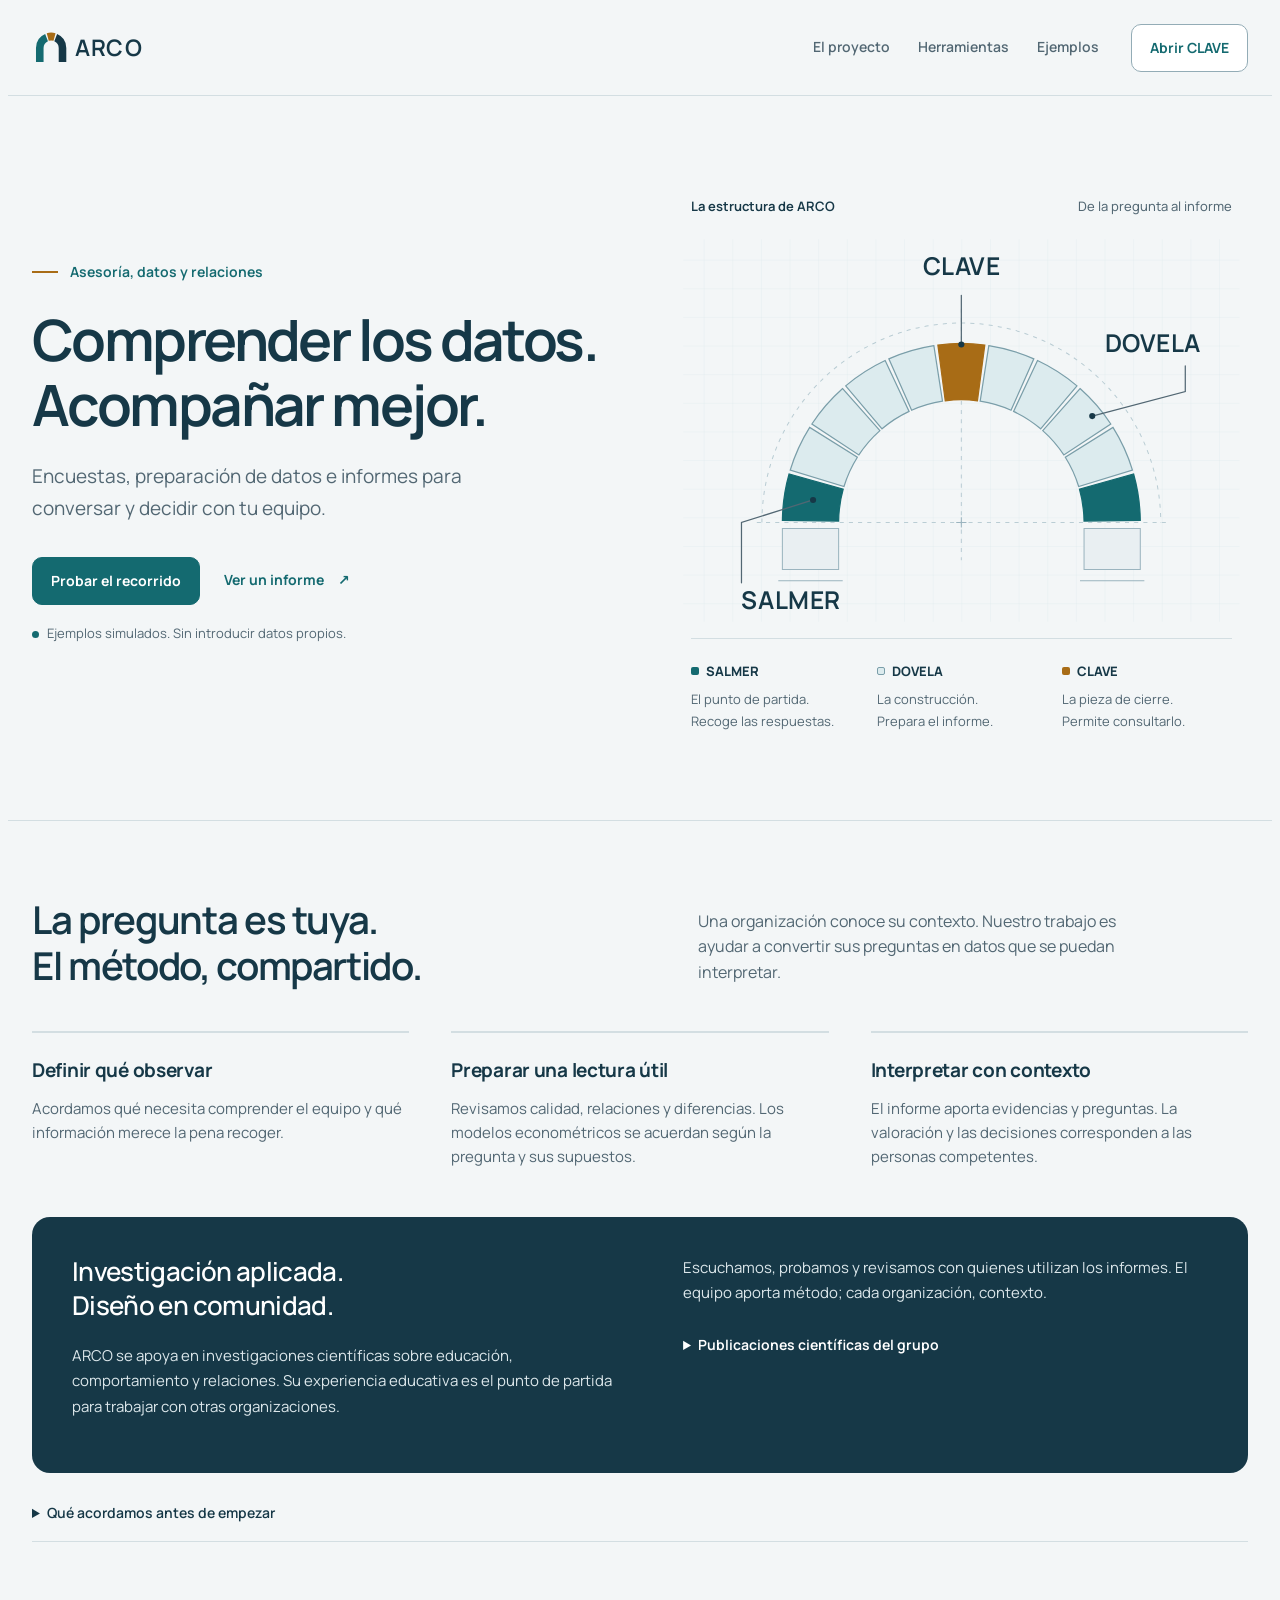
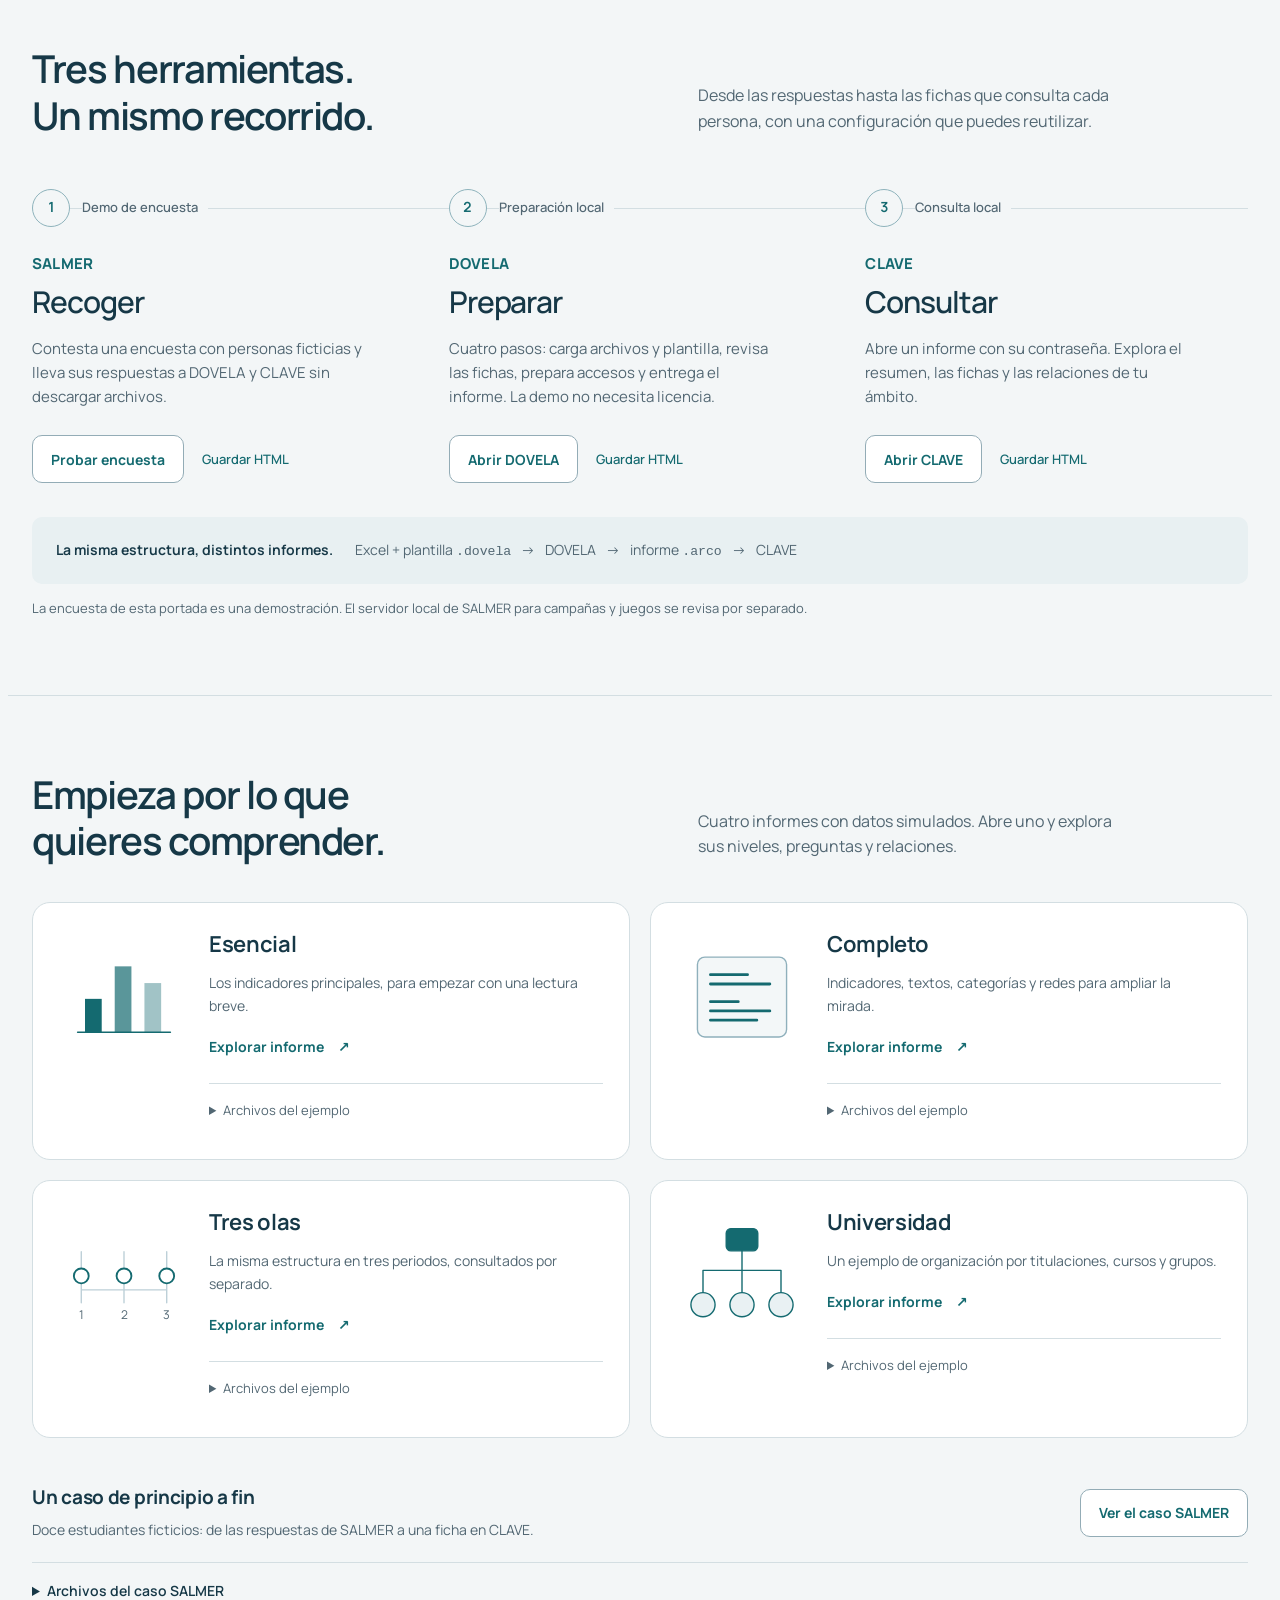
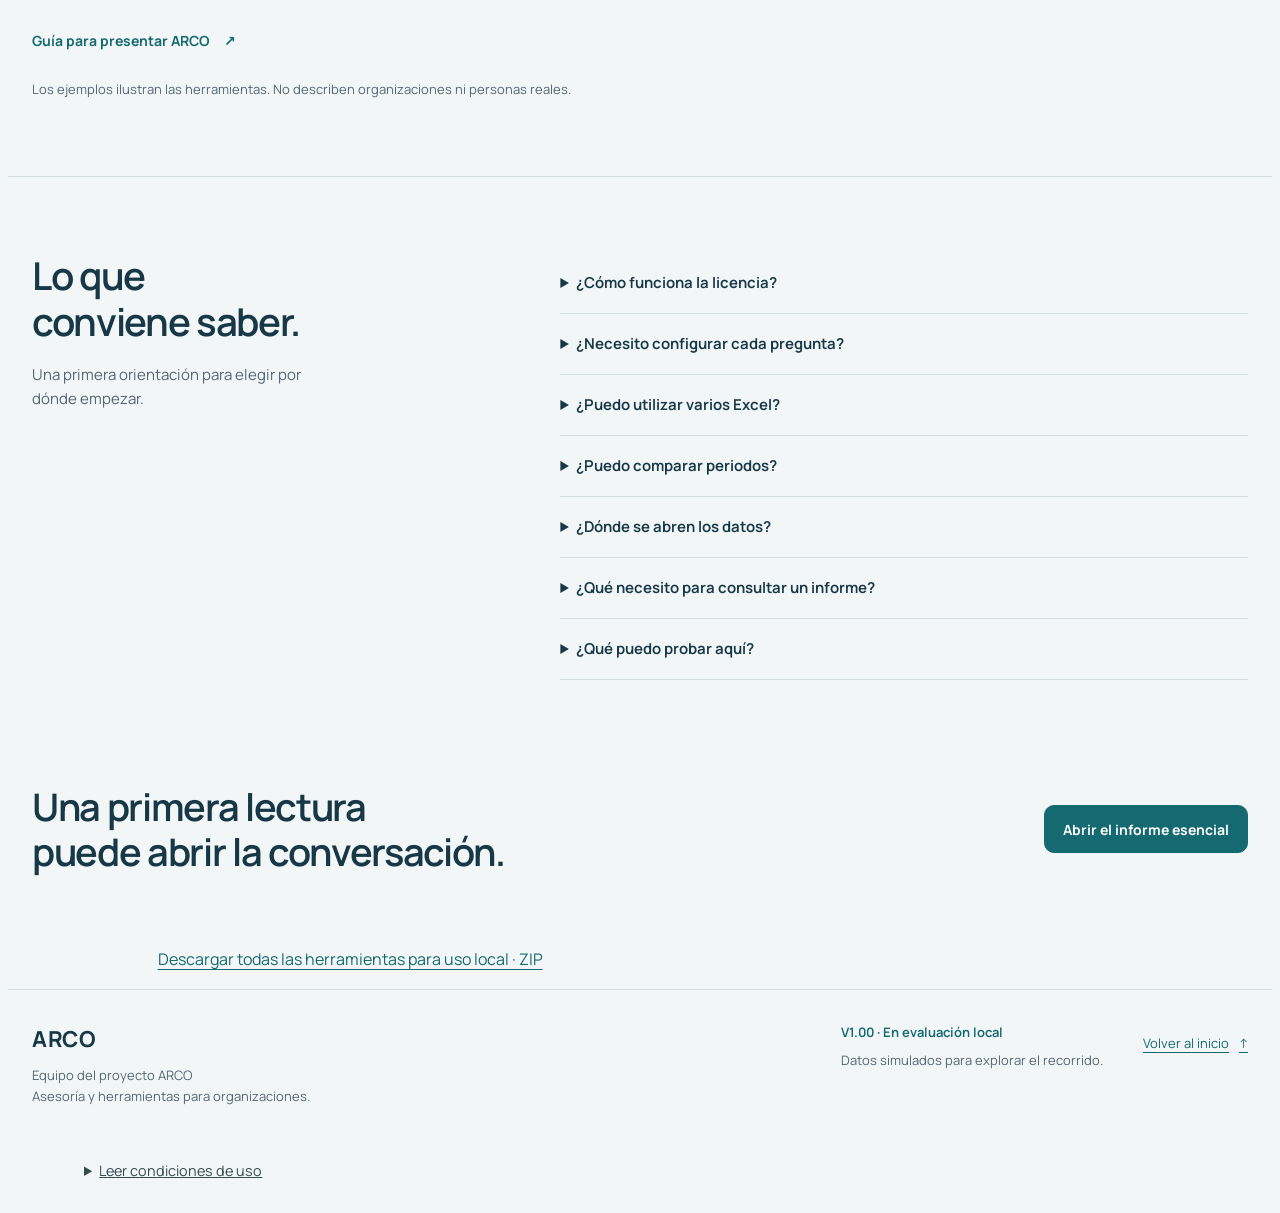
==== commit 76d6db8a: "Publicar ARCO V1.00 con las herramientas verificadas y los metadatos de cita" ====
--- a/index.html
+++ b/index.html
@@ -7,9 +7,9 @@
   <meta name="theme-color" content="#F3F6F7">
   <meta name="referrer" content="no-referrer">
   <meta name="description" content="ARCO conecta encuestas, preparación de datos e informes para comprender una organización. Explora SALMER, DOVELA y CLAVE con ejemplos simulados.">
-  <title>ARCO · Comprender los datos. Acompañar mejor.</title>
+  <title>ARCO · Comprender los datos. Acompañar mejor. · V1.00</title>
   <link rel="stylesheet" href="assets/style.d2b7ec16a4ae45b1.css" integrity="sha256-0rfsFqSuRbHwBYqO0Shno4uFInI0tHtY5zNm9xNiP24=" crossorigin="anonymous">
-<link rel="stylesheet" href="assets/style.400111f77d7df2fe.css" integrity="sha256-QAER93198v5E9BQ46V7BTKhOQFukRFS3+H4umxU9Xnk=" crossorigin="anonymous"></head>
+<meta name="application-version" content="V1.00"><link rel="stylesheet" href="assets/style.400111f77d7df2fe.css" integrity="sha256-QAER93198v5E9BQ46V7BTKhOQFukRFS3+H4umxU9Xnk=" crossorigin="anonymous"></head>
 <body>
   <a class="skip" href="#contenido">Ir al contenido</a>
   <header class="site-header wrap">
@@ -103,10 +103,10 @@
     <section class="wrap section examples-section" id="ejemplos" aria-labelledby="examples-title">
       <div class="section-heading"><h2 id="examples-title">Empieza por lo que<br>quieres comprender.</h2><p>Cuatro informes con datos simulados. Abre uno y explora sus niveles, preguntas y relaciones.</p></div>
       <div class="example-grid">
-        <article class="example-card"><div class="example-art essential" aria-hidden="true"><svg viewBox="0 0 140 120"><path d="M20 98H120"/><rect x="28" y="62" width="18" height="36"/><rect x="60" y="27" width="18" height="71"/><rect x="92" y="45" width="18" height="53"/></svg></div><div class="example-body"><h3>Esencial</h3><p>Los indicadores principales, para empezar con una lectura breve.</p><a class="text-link" href="CLAVE.html#ejemplo-esencial" aria-label="Explorar informe esencial">Explorar informe <span aria-hidden="true">↗</span></a><details><summary>Archivos del ejemplo</summary><a href="ejemplos/esencial/informe.dovela" download>Plantilla .dovela</a><a href="ejemplos/esencial/informe.arco" download>Informe .arco</a><a href="ejemplos/esencial/centro-6701.xlsx" download>Excel · centro-6701.xlsx</a><a href="ejemplos/esencial/centro-6702.xlsx" download>Excel · centro-6702.xlsx</a><p>Clave de ejemplo: <code>Rata87Mono</code></p></details></div></article>
-        <article class="example-card"><div class="example-art complete" aria-hidden="true"><svg viewBox="0 0 140 120"><rect x="22" y="17" width="96" height="86" rx="8"/><path d="M36 36H76M36 46H100M36 65H66M36 75H100M36 85H86"/></svg></div><div class="example-body"><h3>Completo</h3><p>Indicadores, textos, categorías y redes para ampliar la mirada.</p><a class="text-link" href="CLAVE.html#ejemplo-completo" aria-label="Explorar informe completo">Explorar informe <span aria-hidden="true">↗</span></a><details><summary>Archivos del ejemplo</summary><a href="ejemplos/completo/informe.dovela" download>Plantilla .dovela</a><a href="ejemplos/completo/informe.arco" download>Informe .arco</a><a href="ejemplos/completo/encuesta.xlsx" download>Excel · encuesta.xlsx</a><p>Clave de ejemplo: <code>Mono54Leon</code></p></details></div></article>
-        <article class="example-card"><div class="example-art waves" aria-hidden="true"><svg viewBox="0 0 140 120"><path d="M24 76H116M24 35V90M70 35V90M116 35V90"/><circle cx="24" cy="61" r="8"/><circle cx="70" cy="61" r="8"/><circle cx="116" cy="61" r="8"/><text x="24" y="107">1</text><text x="70" y="107">2</text><text x="116" y="107">3</text></svg></div><div class="example-body"><h3>Tres olas</h3><p>La misma estructura en tres periodos, consultados por separado.</p><a class="text-link" href="CLAVE.html#ejemplo-tres-olas" aria-label="Explorar informe de tres olas">Explorar informe <span aria-hidden="true">↗</span></a><details><summary>Archivos del ejemplo</summary><a href="ejemplos/tres-olas/informe.dovela" download>Plantilla .dovela</a><a href="ejemplos/tres-olas/informe.arco" download>Informe .arco</a><a href="ejemplos/tres-olas/cierre.xlsx" download>Excel · cierre.xlsx</a><a href="ejemplos/tres-olas/inicio.xlsx" download>Excel · inicio.xlsx</a><a href="ejemplos/tres-olas/seguimiento.xlsx" download>Excel · seguimiento.xlsx</a><p>Clave de ejemplo: <code>Topo48Rana</code></p></details></div></article>
-        <article class="example-card"><div class="example-art university" aria-hidden="true"><svg viewBox="0 0 140 120"><path d="M70 28V55M28 55H112M28 55V82M70 55V82M112 55V82"/><rect x="53" y="10" width="34" height="24" rx="5"/><circle cx="28" cy="92" r="13"/><circle cx="70" cy="92" r="13"/><circle cx="112" cy="92" r="13"/></svg></div><div class="example-body"><h3>Universidad</h3><p>Un ejemplo de organización por titulaciones, cursos y grupos.</p><a class="text-link" href="CLAVE.html#ejemplo-universidad" aria-label="Explorar informe universitario">Explorar informe <span aria-hidden="true">↗</span></a><details><summary>Archivos del ejemplo</summary><a href="ejemplos/universidad/informe.dovela" download>Plantilla .dovela</a><a href="ejemplos/universidad/informe.arco" download>Informe .arco</a><a href="ejemplos/universidad/universidad.xlsx" download>Excel · universidad.xlsx</a><p>Clave de ejemplo: <code>Buho16Topo</code></p></details></div></article>
+        <article class="example-card"><div class="example-art essential" aria-hidden="true"><svg viewBox="0 0 140 120"><path d="M20 98H120"/><rect x="28" y="62" width="18" height="36"/><rect x="60" y="27" width="18" height="71"/><rect x="92" y="45" width="18" height="53"/></svg></div><div class="example-body"><h3>Esencial</h3><p>Los indicadores principales, para empezar con una lectura breve.</p><a class="text-link" href="CLAVE.html#ejemplo-esencial" aria-label="Explorar informe esencial">Explorar informe <span aria-hidden="true">↗</span></a><details><summary>Archivos del ejemplo</summary><a href="ejemplos/esencial/informe.dovela" download>Plantilla .dovela</a><a href="ejemplos/esencial/informe.arco" download>Informe .arco</a><a href="ejemplos/esencial/centro-6701.xlsx" download>Excel · centro-6701.xlsx</a><a href="ejemplos/esencial/centro-6702.xlsx" download>Excel · centro-6702.xlsx</a><p>Clave de ejemplo: <code>pesquerir-podar-sonada-animado-sumergir-rebolledo-trocir-bisiesto</code></p></details></div></article>
+        <article class="example-card"><div class="example-art complete" aria-hidden="true"><svg viewBox="0 0 140 120"><rect x="22" y="17" width="96" height="86" rx="8"/><path d="M36 36H76M36 46H100M36 65H66M36 75H100M36 85H86"/></svg></div><div class="example-body"><h3>Completo</h3><p>Indicadores, textos, categorías y redes para ampliar la mirada.</p><a class="text-link" href="CLAVE.html#ejemplo-completo" aria-label="Explorar informe completo">Explorar informe <span aria-hidden="true">↗</span></a><details><summary>Archivos del ejemplo</summary><a href="ejemplos/completo/informe.dovela" download>Plantilla .dovela</a><a href="ejemplos/completo/informe.arco" download>Informe .arco</a><a href="ejemplos/completo/encuesta.xlsx" download>Excel · encuesta.xlsx</a><p>Clave de ejemplo: <code>hipido-bandas-tendida-adefesio-corcovar-rictus-sondaleza-tribu</code></p></details></div></article>
+        <article class="example-card"><div class="example-art waves" aria-hidden="true"><svg viewBox="0 0 140 120"><path d="M24 76H116M24 35V90M70 35V90M116 35V90"/><circle cx="24" cy="61" r="8"/><circle cx="70" cy="61" r="8"/><circle cx="116" cy="61" r="8"/><text x="24" y="107">1</text><text x="70" y="107">2</text><text x="116" y="107">3</text></svg></div><div class="example-body"><h3>Tres olas</h3><p>La misma estructura en tres periodos, consultados por separado.</p><a class="text-link" href="CLAVE.html#ejemplo-tres-olas" aria-label="Explorar informe de tres olas">Explorar informe <span aria-hidden="true">↗</span></a><details><summary>Archivos del ejemplo</summary><a href="ejemplos/tres-olas/informe.dovela" download>Plantilla .dovela</a><a href="ejemplos/tres-olas/informe.arco" download>Informe .arco</a><a href="ejemplos/tres-olas/cierre.xlsx" download>Excel · cierre.xlsx</a><a href="ejemplos/tres-olas/inicio.xlsx" download>Excel · inicio.xlsx</a><a href="ejemplos/tres-olas/seguimiento.xlsx" download>Excel · seguimiento.xlsx</a><p>Clave de ejemplo: <code>otorgar-azotina-fornitura-furtivo-mordedura-rostir-berebere-hornecino</code></p></details></div></article>
+        <article class="example-card"><div class="example-art university" aria-hidden="true"><svg viewBox="0 0 140 120"><path d="M70 28V55M28 55H112M28 55V82M70 55V82M112 55V82"/><rect x="53" y="10" width="34" height="24" rx="5"/><circle cx="28" cy="92" r="13"/><circle cx="70" cy="92" r="13"/><circle cx="112" cy="92" r="13"/></svg></div><div class="example-body"><h3>Universidad</h3><p>Un ejemplo de organización por titulaciones, cursos y grupos.</p><a class="text-link" href="CLAVE.html#ejemplo-universidad" aria-label="Explorar informe universitario">Explorar informe <span aria-hidden="true">↗</span></a><details><summary>Archivos del ejemplo</summary><a href="ejemplos/universidad/informe.dovela" download>Plantilla .dovela</a><a href="ejemplos/universidad/informe.arco" download>Informe .arco</a><a href="ejemplos/universidad/universidad.xlsx" download>Excel · universidad.xlsx</a><p>Clave de ejemplo: <code>harnero-tundir-mestizaje-najerino-estaros-reguilar-diazoar-diantre</code></p></details></div></article>
       </div>
       <div class="salmer-case"><div><h3>Un caso de principio a fin</h3><p>Doce estudiantes ficticios: de las respuestas de SALMER a una ficha en CLAVE.</p></div><a class="button" href="CLAVE-SALMER.html">Ver el caso SALMER</a></div>
       <details class="example-files"><summary>Archivos del caso SALMER</summary><div class="file-links"><a href="ejemplos/salmer/SALMER-ejemplo-completo.xlsx" download>Excel de respuestas</a><a href="ejemplos/salmer/SALMER-ejemplo-completo.dovela" download>Plantilla .dovela</a><a href="ejemplos/salmer/SALMER-ejemplo-completo.arco" download>Informe .arco</a></div><p>Contraseña del ejemplo: <code>Rata39Gato</code></p></details>
@@ -116,14 +116,14 @@
 
     <section class="wrap section faq-section" aria-labelledby="faq-title"><div><h2 id="faq-title">Lo que conviene saber.</h2><p class="faq-intro">Una primera orientación para elegir por dónde empezar.</p></div><div class="faq"><details><summary>¿Cómo funciona la licencia?</summary><p>La demo incluida no necesita licencia. Para generar informes con archivos propios, DOVELA requiere una licencia firmada del centro. Al caducar, CLAVE sigue abriendo los informes ya emitidos. Esta edición local requiere configurar el emisor antes de activar centros.</p></details>
       <details><summary>¿Necesito configurar cada pregunta?</summary><p>No, si el equipo de diseño te entrega una plantilla compatible con tu Excel. Carga ambos en DOVELA y revisa el informe. Puedes personalizar etiquetas, variables y presentación.</p></details>
-      <details><summary>¿Puedo utilizar varios Excel?</summary><p>Hasta diez archivos del mismo periodo o tres olas. Cada persona debe conservar su identificador y la correspondencia de su organización. PBIS e ISAT requieren sus propias plantillas: no mezcles ambos formatos en una importación.</p></details>
+      <details><summary>¿Puedo utilizar varios Excel?</summary><p>Hasta diez archivos del mismo periodo o tres olas. Cada persona debe conservar su identificador y la correspondencia de su organización. Convivencia e ISAT requieren sus propias plantillas: no mezcles ambos formatos en una importación.</p></details>
       <details><summary>¿Puedo comparar periodos?</summary><p>Puedes consultar tres olas por separado. Interpretar cambios exige revisar la comparabilidad de medidas, participación y referencias. Una diferencia no demuestra el efecto de una actuación.</p></details>
       <details><summary>¿Dónde se abren los datos?</summary><p>DOVELA y CLAVE procesan los archivos en tu navegador, sin enviarlos a un servicio remoto. Cerrar la consulta no elimina los archivos descargados. SALMER con servidor es una instalación diferente, que conserva las respuestas confirmadas.</p></details>
-      <details><summary>¿Qué necesito para consultar un informe?</summary><p>El archivo <code>.arco</code>, su contraseña y CLAVE. El acceso abre el ámbito preparado para su destinatario. La marca de agua muestra parte de su identificador; no verifica quién utiliza el equipo.</p></details>
+      <details><summary>¿Qué necesito para consultar un informe?</summary><p>El archivo <code>.arco</code>, su contraseña y CLAVE. El acceso abre el ámbito preparado para su destinatario.</p></details>
       <details><summary>¿Qué puedo probar aquí?</summary><p>La demo de SALMER, la preparación de informes en DOVELA y la consulta en CLAVE. Puedes guardar los HTML para usarlos sin conexión. El servidor de encuestas y juegos de SALMER se evalúa en una instalación local separada. El seguimiento compartido de actuaciones no está implementado.</p></details>
     </div></section>
     <section class="wrap closing" aria-labelledby="closing-title"><div><h2 id="closing-title">Una primera lectura<br>puede abrir la conversación.</h2></div><a class="button primary" href="CLAVE.html#ejemplo-esencial">Abrir el informe esencial</a></section>
-  <p class="section-intro" style="text-align:center"><a href="downloads/ARCO-Local.zip" download>Descargar todas las herramientas para uso local · ZIP</a></p></main>
-  <footer class="site-footer wrap"><div><strong>ARCO</strong><p>Equipo del proyecto ARCO<br>Asesoría y herramientas para organizaciones.</p></div><div><span class="edition">0.11.2-web.1 · En evaluación local</span><p>Datos simulados para explorar el recorrido.</p></div><a href="#inicio">Volver al inicio <span aria-hidden="true">↑</span></a></footer>
-<section class="arco-terms" aria-label="Condiciones de uso" style="max-width:72rem;margin:1rem auto;padding:0 1.25rem"><details><summary>Leer condiciones de uso</summary><div class="arco-terms-box"><p class="arco-terms-note">Borrador local · 2026-10-28-borrador-2</p><h3>Titular y contacto del proyecto</h3><p>Antonio Alfonso · aalfonso@us.es. Institución de vinculación académica: Universidad de Sevilla. Esta vinculación no atribuye a la Universidad la titularidad del servicio, la responsabilidad del tratamiento ni un aval institucional.</p><h3>Estado del texto</h3><p>Borrador para revisión local. Deben completarse los datos legales del prestador y la información de privacidad de cada tratamiento. Este texto no constituye todavía un aviso legal ni una política de privacidad completos. La titularidad del servicio no determina por sí sola quién es responsable del tratamiento de los datos de un centro.</p><h3>Investigación y evaluación ética</h3><p>Estas condiciones no acreditan aprobación ética. Cuando ARCO se utilice en una investigación con personas o datos personales, el estudio deberá contar con la evaluación y autorizaciones que le correspondan antes de iniciarse. Las casillas de la aplicación no sustituyen la información a participantes, los consentimientos o asentimientos aplicables ni la autorización del centro.</p><h3>Finalidad y límites del informe</h3><p>ARCO presenta una fotografía de los datos disponibles para el ámbito y periodo seleccionados. Las olas se consultan por separado; el informe no se actualiza automáticamente ni describe necesariamente la situación actual. Los resultados dependen de las respuestas, la participación, la calidad del archivo y la configuración aplicada. Una ausencia de datos no equivale a ausencia de dificultades.</p><h3>Interpretación profesional</h3><p>La interpretación y las actuaciones corresponden a profesionales competentes, atendiendo al contexto y a otras evidencias. La herramienta no emite diagnósticos ni determina por sí sola la existencia o ausencia de acoso. No debe ser la única base de sanciones, etiquetas o decisiones con efectos relevantes sobre estudiantes. Una señal requiere revisión; su ausencia no justifica desatender una comunicación ni sustituye los protocolos de protección del centro.</p><h3>Uso autorizado</h3><p>Quien carga, consulta o entrega información declara actuar con autorización y dentro de las funciones que tiene asignadas. Debe utilizar únicamente los datos necesarios para la finalidad acordada, revisar el centro, periodo y ámbito, y comunicar errores por el canal autorizado. Poseer un archivo o una contraseña no concede por sí solo autorización para cualquier uso.</p><h3>Confidencialidad y distribución</h3><p>No se publicarán resultados identificables, clasificaciones de estudiantes ni capturas en canales no autorizados. Antes de entregar un informe se revisarán los destinatarios, los ámbitos y el permiso de exportación. Los informes y las claves se custodiarán separados y se compartirán por canales autorizados, según las instrucciones y los plazos de conservación del centro. Al terminar se cerrará la consulta, incluidas las vistas previas abiertas.</p><h3>PDF y copias</h3><p>El PDF contiene una copia del ámbito y periodo visibles. Su contraseña es el nombre de usuario y es predecible; no ofrece la misma protección que la frase del archivo .arco. La marca de agua identifica el acceso asignado mediante un DNI parcial, pero no verifica quién está utilizando el equipo ni demuestra la autoría de una filtración. Los archivos descargados permanecen en el dispositivo tras cerrar la sesión.</p><h3>Procesamiento y privacidad</h3><p>En esta edición, DOVELA y CLAVE procesan los archivos seleccionados en el navegador sin remitir su contenido a un servidor de ARCO. No se guardan encuestas, claves ni aceptaciones de forma persistente por estas aplicaciones. Esto no elimina los archivos descargados ni las pestañas de vista previa abiertas. La visita a la web sí implica solicitudes al proveedor de alojamiento; no debe describirse como ausencia de toda comunicación por internet.</p><h3>Responsabilidades de cada parte</h3><p>El centro o la entidad que corresponda determina la finalidad, la legitimación, las personas autorizadas, la conservación y la información a participantes según su intervención real. El usuario debe seguir esas instrucciones y actuar con diligencia. El equipo proveedor, los autores y las instituciones vinculadas conservan las obligaciones que legal o contractualmente les correspondan. Esta declaración no traslada al usuario responsabilidades ajenas, no exonera de defectos imputables ni limita derechos irrenunciables.</p><h3>Qué significa marcar la casilla</h3><p>La casilla expresa una declaración de lectura y compromiso de uso en esta sesión. No sustituye el consentimiento de estudiantes o familias cuando sea necesario, la base jurídica del tratamiento, un contrato con el centro ni los acuerdos entre responsables y encargados. No se envía ni conserva un registro probatorio de aceptación, ni se verifica la identidad de quien marca la casilla.</p><h3>Incidencias</h3><p>Ante errores de datos o indicios de acceso o difusión no autorizados, se debe suspender el uso o la distribución afectados y comunicarlo al responsable designado por el centro, mediante su canal establecido. No se incluirán datos de estudiantes ni claves en solicitudes de soporte por canales no autorizados.</p><a download="ARCO-condiciones-2026-10-28-borrador-2.txt" href="data:text/plain;charset=utf-8,Condiciones%20de%20uso%20y%20confidencialidad%0AVersi%C3%B3n%202026-10-28-borrador-2%0A%0ATitular%20y%20contacto%20del%20proyecto%0AAntonio%20Alfonso%20%C2%B7%20aalfonso%40us.es.%20Instituci%C3%B3n%20de%20vinculaci%C3%B3n%20acad%C3%A9mica%3A%20Universidad%20de%20Sevilla.%20Esta%20vinculaci%C3%B3n%20no%20atribuye%20a%20la%20Universidad%20la%20titularidad%20del%20servicio%2C%20la%20responsabilidad%20del%20tratamiento%20ni%20un%20aval%20institucional.%0A%0AEstado%20del%20texto%0ABorrador%20para%20revisi%C3%B3n%20local.%20Deben%20completarse%20los%20datos%20legales%20del%20prestador%20y%20la%20informaci%C3%B3n%20de%20privacidad%20de%20cada%20tratamiento.%20Este%20texto%20no%20constituye%20todav%C3%ADa%20un%20aviso%20legal%20ni%20una%20pol%C3%ADtica%20de%20privacidad%20completos.%20La%20titularidad%20del%20servicio%20no%20determina%20por%20s%C3%AD%20sola%20qui%C3%A9n%20es%20responsable%20del%20tratamiento%20de%20los%20datos%20de%20un%20centro.%0A%0AInvestigaci%C3%B3n%20y%20evaluaci%C3%B3n%20%C3%A9tica%0AEstas%20condiciones%20no%20acreditan%20aprobaci%C3%B3n%20%C3%A9tica.%20Cuando%20ARCO%20se%20utilice%20en%20una%20investigaci%C3%B3n%20con%20personas%20o%20datos%20personales%2C%20el%20estudio%20deber%C3%A1%20contar%20con%20la%20evaluaci%C3%B3n%20y%20autorizaciones%20que%20le%20correspondan%20antes%20de%20iniciarse.%20Las%20casillas%20de%20la%20aplicaci%C3%B3n%20no%20sustituyen%20la%20informaci%C3%B3n%20a%20participantes%2C%20los%20consentimientos%20o%20asentimientos%20aplicables%20ni%20la%20autorizaci%C3%B3n%20del%20centro.%0A%0AFinalidad%20y%20l%C3%ADmites%20del%20informe%0AARCO%20presenta%20una%20fotograf%C3%ADa%20de%20los%20datos%20disponibles%20para%20el%20%C3%A1mbito%20y%20periodo%20seleccionados.%20Las%20olas%20se%20consultan%20por%20separado%3B%20el%20informe%20no%20se%20actualiza%20autom%C3%A1ticamente%20ni%20describe%20necesariamente%20la%20situaci%C3%B3n%20actual.%20Los%20resultados%20dependen%20de%20las%20respuestas%2C%20la%20participaci%C3%B3n%2C%20la%20calidad%20del%20archivo%20y%20la%20configuraci%C3%B3n%20aplicada.%20Una%20ausencia%20de%20datos%20no%20equivale%20a%20ausencia%20de%20dificultades.%0A%0AInterpretaci%C3%B3n%20profesional%0ALa%20interpretaci%C3%B3n%20y%20las%20actuaciones%20corresponden%20a%20profesionales%20competentes%2C%20atendiendo%20al%20contexto%20y%20a%20otras%20evidencias.%20La%20herramienta%20no%20emite%20diagn%C3%B3sticos%20ni%20determina%20por%20s%C3%AD%20sola%20la%20existencia%20o%20ausencia%20de%20acoso.%20No%20debe%20ser%20la%20%C3%BAnica%20base%20de%20sanciones%2C%20etiquetas%20o%20decisiones%20con%20efectos%20relevantes%20sobre%20estudiantes.%20Una%20se%C3%B1al%20requiere%20revisi%C3%B3n%3B%20su%20ausencia%20no%20justifica%20desatender%20una%20comunicaci%C3%B3n%20ni%20sustituye%20los%20protocolos%20de%20protecci%C3%B3n%20del%20centro.%0A%0AUso%20autorizado%0AQuien%20carga%2C%20consulta%20o%20entrega%20informaci%C3%B3n%20declara%20actuar%20con%20autorizaci%C3%B3n%20y%20dentro%20de%20las%20funciones%20que%20tiene%20asignadas.%20Debe%20utilizar%20%C3%BAnicamente%20los%20datos%20necesarios%20para%20la%20finalidad%20acordada%2C%20revisar%20el%20centro%2C%20periodo%20y%20%C3%A1mbito%2C%20y%20comunicar%20errores%20por%20el%20canal%20autorizado.%20Poseer%20un%20archivo%20o%20una%20contrase%C3%B1a%20no%20concede%20por%20s%C3%AD%20solo%20autorizaci%C3%B3n%20para%20cualquier%20uso.%0A%0AConfidencialidad%20y%20distribuci%C3%B3n%0ANo%20se%20publicar%C3%A1n%20resultados%20identificables%2C%20clasificaciones%20de%20estudiantes%20ni%20capturas%20en%20canales%20no%20autorizados.%20Antes%20de%20entregar%20un%20informe%20se%20revisar%C3%A1n%20los%20destinatarios%2C%20los%20%C3%A1mbitos%20y%20el%20permiso%20de%20exportaci%C3%B3n.%20Los%20informes%20y%20las%20claves%20se%20custodiar%C3%A1n%20separados%20y%20se%20compartir%C3%A1n%20por%20canales%20autorizados%2C%20seg%C3%BAn%20las%20instrucciones%20y%20los%20plazos%20de%20conservaci%C3%B3n%20del%20centro.%20Al%20terminar%20se%20cerrar%C3%A1%20la%20consulta%2C%20incluidas%20las%20vistas%20previas%20abiertas.%0A%0APDF%20y%20copias%0AEl%20PDF%20contiene%20una%20copia%20del%20%C3%A1mbito%20y%20periodo%20visibles.%20Su%20contrase%C3%B1a%20es%20el%20nombre%20de%20usuario%20y%20es%20predecible%3B%20no%20ofrece%20la%20misma%20protecci%C3%B3n%20que%20la%20frase%20del%20archivo%20.arco.%20La%20marca%20de%20agua%20identifica%20el%20acceso%20asignado%20mediante%20un%20DNI%20parcial%2C%20pero%20no%20verifica%20qui%C3%A9n%20est%C3%A1%20utilizando%20el%20equipo%20ni%20demuestra%20la%20autor%C3%ADa%20de%20una%20filtraci%C3%B3n.%20Los%20archivos%20descargados%20permanecen%20en%20el%20dispositivo%20tras%20cerrar%20la%20sesi%C3%B3n.%0A%0AProcesamiento%20y%20privacidad%0AEn%20esta%20edici%C3%B3n%2C%20DOVELA%20y%20CLAVE%20procesan%20los%20archivos%20seleccionados%20en%20el%20navegador%20sin%20remitir%20su%20contenido%20a%20un%20servidor%20de%20ARCO.%20No%20se%20guardan%20encuestas%2C%20claves%20ni%20aceptaciones%20de%20forma%20persistente%20por%20estas%20aplicaciones.%20Esto%20no%20elimina%20los%20archivos%20descargados%20ni%20las%20pesta%C3%B1as%20de%20vista%20previa%20abiertas.%20La%20visita%20a%20la%20web%20s%C3%AD%20implica%20solicitudes%20al%20proveedor%20de%20alojamiento%3B%20no%20debe%20describirse%20como%20ausencia%20de%20toda%20comunicaci%C3%B3n%20por%20internet.%0A%0AResponsabilidades%20de%20cada%20parte%0AEl%20centro%20o%20la%20entidad%20que%20corresponda%20determina%20la%20finalidad%2C%20la%20legitimaci%C3%B3n%2C%20las%20personas%20autorizadas%2C%20la%20conservaci%C3%B3n%20y%20la%20informaci%C3%B3n%20a%20participantes%20seg%C3%BAn%20su%20intervenci%C3%B3n%20real.%20El%20usuario%20debe%20seguir%20esas%20instrucciones%20y%20actuar%20con%20diligencia.%20El%20equipo%20proveedor%2C%20los%20autores%20y%20las%20instituciones%20vinculadas%20conservan%20las%20obligaciones%20que%20legal%20o%20contractualmente%20les%20correspondan.%20Esta%20declaraci%C3%B3n%20no%20traslada%20al%20usuario%20responsabilidades%20ajenas%2C%20no%20exonera%20de%20defectos%20imputables%20ni%20limita%20derechos%20irrenunciables.%0A%0AQu%C3%A9%20significa%20marcar%20la%20casilla%0ALa%20casilla%20expresa%20una%20declaraci%C3%B3n%20de%20lectura%20y%20compromiso%20de%20uso%20en%20esta%20sesi%C3%B3n.%20No%20sustituye%20el%20consentimiento%20de%20estudiantes%20o%20familias%20cuando%20sea%20necesario%2C%20la%20base%20jur%C3%ADdica%20del%20tratamiento%2C%20un%20contrato%20con%20el%20centro%20ni%20los%20acuerdos%20entre%20responsables%20y%20encargados.%20No%20se%20env%C3%ADa%20ni%20conserva%20un%20registro%20probatorio%20de%20aceptaci%C3%B3n%2C%20ni%20se%20verifica%20la%20identidad%20de%20quien%20marca%20la%20casilla.%0A%0AIncidencias%0AAnte%20errores%20de%20datos%20o%20indicios%20de%20acceso%20o%20difusi%C3%B3n%20no%20autorizados%2C%20se%20debe%20suspender%20el%20uso%20o%20la%20distribuci%C3%B3n%20afectados%20y%20comunicarlo%20al%20responsable%20designado%20por%20el%20centro%2C%20mediante%20su%20canal%20establecido.%20No%20se%20incluir%C3%A1n%20datos%20de%20estudiantes%20ni%20claves%20en%20solicitudes%20de%20soporte%20por%20canales%20no%20autorizados.">Descargar este texto</a></div></details></section></body>
+  <p class="section-intro" style="text-align:center"><a href="downloads/ARCO-Local.zip" download="ARCO-V1.00-Local.zip">Descargar todas las herramientas para uso local · ZIP</a></p></main>
+  <footer class="site-footer wrap"><div><strong>ARCO</strong><p>Equipo del proyecto ARCO<br>Asesoría y herramientas para organizaciones.</p></div><div><span class="edition">V1.00 · En evaluación local</span><p>Datos simulados para explorar el recorrido.</p></div><a href="#inicio">Volver al inicio <span aria-hidden="true">↑</span></a></footer>
+<section class="arco-terms" aria-label="Condiciones de uso" style="max-width:72rem;margin:1rem auto;padding:0 1.25rem"><details><summary>Leer condiciones de uso</summary><div class="arco-terms-box"><p class="arco-terms-note">Borrador local · 2026-10-28-borrador-2</p><h3>Titular y contacto del proyecto</h3><p>Antonio Alfonso · aalfonso@us.es. Institución de vinculación académica: Universidad de Sevilla. Esta vinculación no atribuye a la Universidad la titularidad del servicio, la responsabilidad del tratamiento ni un aval institucional.</p><h3>Estado del texto</h3><p>Borrador para revisión local. Deben completarse los datos legales del prestador y la información de privacidad de cada tratamiento. Este texto no constituye todavía un aviso legal ni una política de privacidad completos. La titularidad del servicio no determina por sí sola quién es responsable del tratamiento de los datos de un centro.</p><h3>Investigación y evaluación ética</h3><p>Estas condiciones no acreditan aprobación ética. Cuando ARCO se utilice en una investigación con personas o datos personales, el estudio deberá contar con la evaluación y autorizaciones que le correspondan antes de iniciarse. Las casillas de la aplicación no sustituyen la información a participantes, los consentimientos o asentimientos aplicables ni la autorización del centro.</p><h3>Finalidad y límites del informe</h3><p>ARCO presenta una fotografía de los datos disponibles para el ámbito y periodo seleccionados. Las olas se consultan por separado; el informe no se actualiza automáticamente ni describe necesariamente la situación actual. Los resultados dependen de las respuestas, la participación, la calidad del archivo y la configuración aplicada. Una ausencia de datos no equivale a ausencia de dificultades.</p><h3>Interpretación profesional</h3><p>La interpretación y las actuaciones corresponden a profesionales competentes, atendiendo al contexto y a otras evidencias. La herramienta no emite diagnósticos ni determina por sí sola la existencia o ausencia de acoso. No debe ser la única base de sanciones, etiquetas o decisiones con efectos relevantes sobre estudiantes. Una señal requiere revisión; su ausencia no justifica desatender una comunicación ni sustituye los protocolos de protección del centro.</p><h3>Uso autorizado</h3><p>Quien carga, consulta o entrega información declara actuar con autorización y dentro de las funciones que tiene asignadas. Debe utilizar únicamente los datos necesarios para la finalidad acordada, revisar el centro, periodo y ámbito, y comunicar errores por el canal autorizado. Poseer un archivo o una contraseña no concede por sí solo autorización para cualquier uso.</p><h3>Confidencialidad y distribución</h3><p>No se publicarán resultados identificables, clasificaciones de estudiantes ni capturas en canales no autorizados. Antes de entregar un informe se revisarán los destinatarios, los ámbitos y el permiso de exportación. Los informes y las claves se custodiarán separados y se compartirán por canales autorizados, según las instrucciones y los plazos de conservación del centro. Al terminar se cerrará la consulta, incluidas las vistas previas abiertas.</p><h3>PDF y copias</h3><p>El PDF contiene una copia del ámbito y periodo visibles. CLAVE crea una contraseña aleatoria para los PDF de cada consulta. Entrega la contraseña por separado. Los archivos descargados permanecen en el dispositivo tras cerrar la sesión.</p><h3>Procesamiento y privacidad</h3><p>En esta edición, DOVELA y CLAVE procesan los archivos seleccionados en el navegador sin remitir su contenido a un servidor de ARCO. No se guardan encuestas, claves ni aceptaciones de forma persistente por estas aplicaciones. Esto no elimina los archivos descargados ni las pestañas de vista previa abiertas. La visita a la web sí implica solicitudes al proveedor de alojamiento; no debe describirse como ausencia de toda comunicación por internet.</p><h3>Responsabilidades de cada parte</h3><p>El centro o la entidad que corresponda determina la finalidad, la legitimación, las personas autorizadas, la conservación y la información a participantes según su intervención real. El usuario debe seguir esas instrucciones y actuar con diligencia. El equipo proveedor, los autores y las instituciones vinculadas conservan las obligaciones que legal o contractualmente les correspondan. Esta declaración no traslada al usuario responsabilidades ajenas, no exonera de defectos imputables ni limita derechos irrenunciables.</p><h3>Qué significa marcar la casilla</h3><p>La casilla expresa una declaración de lectura y compromiso de uso en esta sesión. No sustituye el consentimiento de estudiantes o familias cuando sea necesario, la base jurídica del tratamiento, un contrato con el centro ni los acuerdos entre responsables y encargados. No se envía ni conserva un registro probatorio de aceptación, ni se verifica la identidad de quien marca la casilla.</p><h3>Incidencias</h3><p>Ante errores de datos o indicios de acceso o difusión no autorizados, se debe suspender el uso o la distribución afectados y comunicarlo al responsable designado por el centro, mediante su canal establecido. No se incluirán datos de estudiantes ni claves en solicitudes de soporte por canales no autorizados.</p><a download="ARCO-condiciones-2026-10-28-borrador-2.txt" href="data:text/plain;charset=utf-8,Condiciones%20de%20uso%20y%20confidencialidad%0AVersi%C3%B3n%202026-10-28-borrador-2%0A%0ATitular%20y%20contacto%20del%20proyecto%0AAntonio%20Alfonso%20%C2%B7%20aalfonso%40us.es.%20Instituci%C3%B3n%20de%20vinculaci%C3%B3n%20acad%C3%A9mica%3A%20Universidad%20de%20Sevilla.%20Esta%20vinculaci%C3%B3n%20no%20atribuye%20a%20la%20Universidad%20la%20titularidad%20del%20servicio%2C%20la%20responsabilidad%20del%20tratamiento%20ni%20un%20aval%20institucional.%0A%0AEstado%20del%20texto%0ABorrador%20para%20revisi%C3%B3n%20local.%20Deben%20completarse%20los%20datos%20legales%20del%20prestador%20y%20la%20informaci%C3%B3n%20de%20privacidad%20de%20cada%20tratamiento.%20Este%20texto%20no%20constituye%20todav%C3%ADa%20un%20aviso%20legal%20ni%20una%20pol%C3%ADtica%20de%20privacidad%20completos.%20La%20titularidad%20del%20servicio%20no%20determina%20por%20s%C3%AD%20sola%20qui%C3%A9n%20es%20responsable%20del%20tratamiento%20de%20los%20datos%20de%20un%20centro.%0A%0AInvestigaci%C3%B3n%20y%20evaluaci%C3%B3n%20%C3%A9tica%0AEstas%20condiciones%20no%20acreditan%20aprobaci%C3%B3n%20%C3%A9tica.%20Cuando%20ARCO%20se%20utilice%20en%20una%20investigaci%C3%B3n%20con%20personas%20o%20datos%20personales%2C%20el%20estudio%20deber%C3%A1%20contar%20con%20la%20evaluaci%C3%B3n%20y%20autorizaciones%20que%20le%20correspondan%20antes%20de%20iniciarse.%20Las%20casillas%20de%20la%20aplicaci%C3%B3n%20no%20sustituyen%20la%20informaci%C3%B3n%20a%20participantes%2C%20los%20consentimientos%20o%20asentimientos%20aplicables%20ni%20la%20autorizaci%C3%B3n%20del%20centro.%0A%0AFinalidad%20y%20l%C3%ADmites%20del%20informe%0AARCO%20presenta%20una%20fotograf%C3%ADa%20de%20los%20datos%20disponibles%20para%20el%20%C3%A1mbito%20y%20periodo%20seleccionados.%20Las%20olas%20se%20consultan%20por%20separado%3B%20el%20informe%20no%20se%20actualiza%20autom%C3%A1ticamente%20ni%20describe%20necesariamente%20la%20situaci%C3%B3n%20actual.%20Los%20resultados%20dependen%20de%20las%20respuestas%2C%20la%20participaci%C3%B3n%2C%20la%20calidad%20del%20archivo%20y%20la%20configuraci%C3%B3n%20aplicada.%20Una%20ausencia%20de%20datos%20no%20equivale%20a%20ausencia%20de%20dificultades.%0A%0AInterpretaci%C3%B3n%20profesional%0ALa%20interpretaci%C3%B3n%20y%20las%20actuaciones%20corresponden%20a%20profesionales%20competentes%2C%20atendiendo%20al%20contexto%20y%20a%20otras%20evidencias.%20La%20herramienta%20no%20emite%20diagn%C3%B3sticos%20ni%20determina%20por%20s%C3%AD%20sola%20la%20existencia%20o%20ausencia%20de%20acoso.%20No%20debe%20ser%20la%20%C3%BAnica%20base%20de%20sanciones%2C%20etiquetas%20o%20decisiones%20con%20efectos%20relevantes%20sobre%20estudiantes.%20Una%20se%C3%B1al%20requiere%20revisi%C3%B3n%3B%20su%20ausencia%20no%20justifica%20desatender%20una%20comunicaci%C3%B3n%20ni%20sustituye%20los%20protocolos%20de%20protecci%C3%B3n%20del%20centro.%0A%0AUso%20autorizado%0AQuien%20carga%2C%20consulta%20o%20entrega%20informaci%C3%B3n%20declara%20actuar%20con%20autorizaci%C3%B3n%20y%20dentro%20de%20las%20funciones%20que%20tiene%20asignadas.%20Debe%20utilizar%20%C3%BAnicamente%20los%20datos%20necesarios%20para%20la%20finalidad%20acordada%2C%20revisar%20el%20centro%2C%20periodo%20y%20%C3%A1mbito%2C%20y%20comunicar%20errores%20por%20el%20canal%20autorizado.%20Poseer%20un%20archivo%20o%20una%20contrase%C3%B1a%20no%20concede%20por%20s%C3%AD%20solo%20autorizaci%C3%B3n%20para%20cualquier%20uso.%0A%0AConfidencialidad%20y%20distribuci%C3%B3n%0ANo%20se%20publicar%C3%A1n%20resultados%20identificables%2C%20clasificaciones%20de%20estudiantes%20ni%20capturas%20en%20canales%20no%20autorizados.%20Antes%20de%20entregar%20un%20informe%20se%20revisar%C3%A1n%20los%20destinatarios%2C%20los%20%C3%A1mbitos%20y%20el%20permiso%20de%20exportaci%C3%B3n.%20Los%20informes%20y%20las%20claves%20se%20custodiar%C3%A1n%20separados%20y%20se%20compartir%C3%A1n%20por%20canales%20autorizados%2C%20seg%C3%BAn%20las%20instrucciones%20y%20los%20plazos%20de%20conservaci%C3%B3n%20del%20centro.%20Al%20terminar%20se%20cerrar%C3%A1%20la%20consulta%2C%20incluidas%20las%20vistas%20previas%20abiertas.%0A%0APDF%20y%20copias%0AEl%20PDF%20contiene%20una%20copia%20del%20%C3%A1mbito%20y%20periodo%20visibles.%20CLAVE%20crea%20una%20contrase%C3%B1a%20aleatoria%20para%20los%20PDF%20de%20cada%20consulta.%20Entrega%20la%20contrase%C3%B1a%20por%20separado.%20Los%20archivos%20descargados%20permanecen%20en%20el%20dispositivo%20tras%20cerrar%20la%20sesi%C3%B3n.%0A%0AProcesamiento%20y%20privacidad%0AEn%20esta%20edici%C3%B3n%2C%20DOVELA%20y%20CLAVE%20procesan%20los%20archivos%20seleccionados%20en%20el%20navegador%20sin%20remitir%20su%20contenido%20a%20un%20servidor%20de%20ARCO.%20No%20se%20guardan%20encuestas%2C%20claves%20ni%20aceptaciones%20de%20forma%20persistente%20por%20estas%20aplicaciones.%20Esto%20no%20elimina%20los%20archivos%20descargados%20ni%20las%20pesta%C3%B1as%20de%20vista%20previa%20abiertas.%20La%20visita%20a%20la%20web%20s%C3%AD%20implica%20solicitudes%20al%20proveedor%20de%20alojamiento%3B%20no%20debe%20describirse%20como%20ausencia%20de%20toda%20comunicaci%C3%B3n%20por%20internet.%0A%0AResponsabilidades%20de%20cada%20parte%0AEl%20centro%20o%20la%20entidad%20que%20corresponda%20determina%20la%20finalidad%2C%20la%20legitimaci%C3%B3n%2C%20las%20personas%20autorizadas%2C%20la%20conservaci%C3%B3n%20y%20la%20informaci%C3%B3n%20a%20participantes%20seg%C3%BAn%20su%20intervenci%C3%B3n%20real.%20El%20usuario%20debe%20seguir%20esas%20instrucciones%20y%20actuar%20con%20diligencia.%20El%20equipo%20proveedor%2C%20los%20autores%20y%20las%20instituciones%20vinculadas%20conservan%20las%20obligaciones%20que%20legal%20o%20contractualmente%20les%20correspondan.%20Esta%20declaraci%C3%B3n%20no%20traslada%20al%20usuario%20responsabilidades%20ajenas%2C%20no%20exonera%20de%20defectos%20imputables%20ni%20limita%20derechos%20irrenunciables.%0A%0AQu%C3%A9%20significa%20marcar%20la%20casilla%0ALa%20casilla%20expresa%20una%20declaraci%C3%B3n%20de%20lectura%20y%20compromiso%20de%20uso%20en%20esta%20sesi%C3%B3n.%20No%20sustituye%20el%20consentimiento%20de%20estudiantes%20o%20familias%20cuando%20sea%20necesario%2C%20la%20base%20jur%C3%ADdica%20del%20tratamiento%2C%20un%20contrato%20con%20el%20centro%20ni%20los%20acuerdos%20entre%20responsables%20y%20encargados.%20No%20se%20env%C3%ADa%20ni%20conserva%20un%20registro%20probatorio%20de%20aceptaci%C3%B3n%2C%20ni%20se%20verifica%20la%20identidad%20de%20quien%20marca%20la%20casilla.%0A%0AIncidencias%0AAnte%20errores%20de%20datos%20o%20indicios%20de%20acceso%20o%20difusi%C3%B3n%20no%20autorizados%2C%20se%20debe%20suspender%20el%20uso%20o%20la%20distribuci%C3%B3n%20afectados%20y%20comunicarlo%20al%20responsable%20designado%20por%20el%20centro%2C%20mediante%20su%20canal%20establecido.%20No%20se%20incluir%C3%A1n%20datos%20de%20estudiantes%20ni%20claves%20en%20solicitudes%20de%20soporte%20por%20canales%20no%20autorizados.">Descargar este texto</a></div></details></section></body>
 </html>
